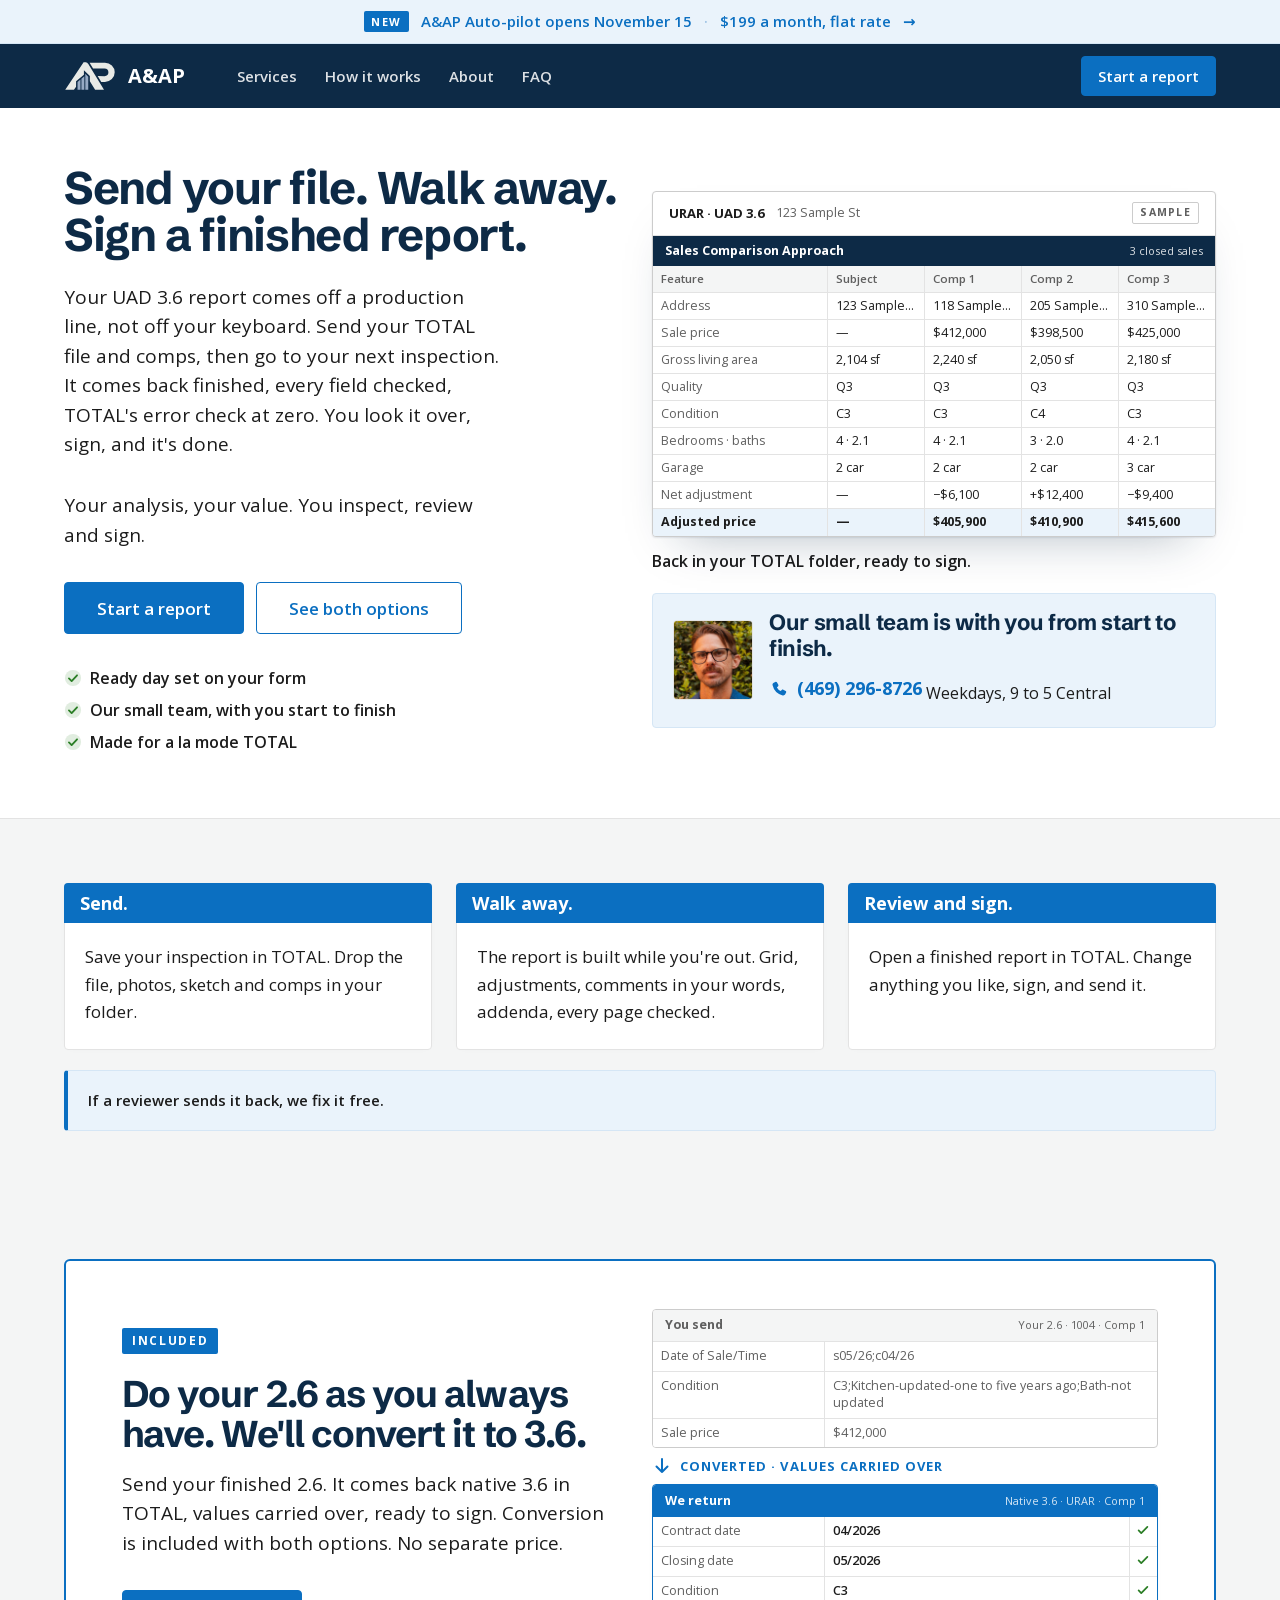
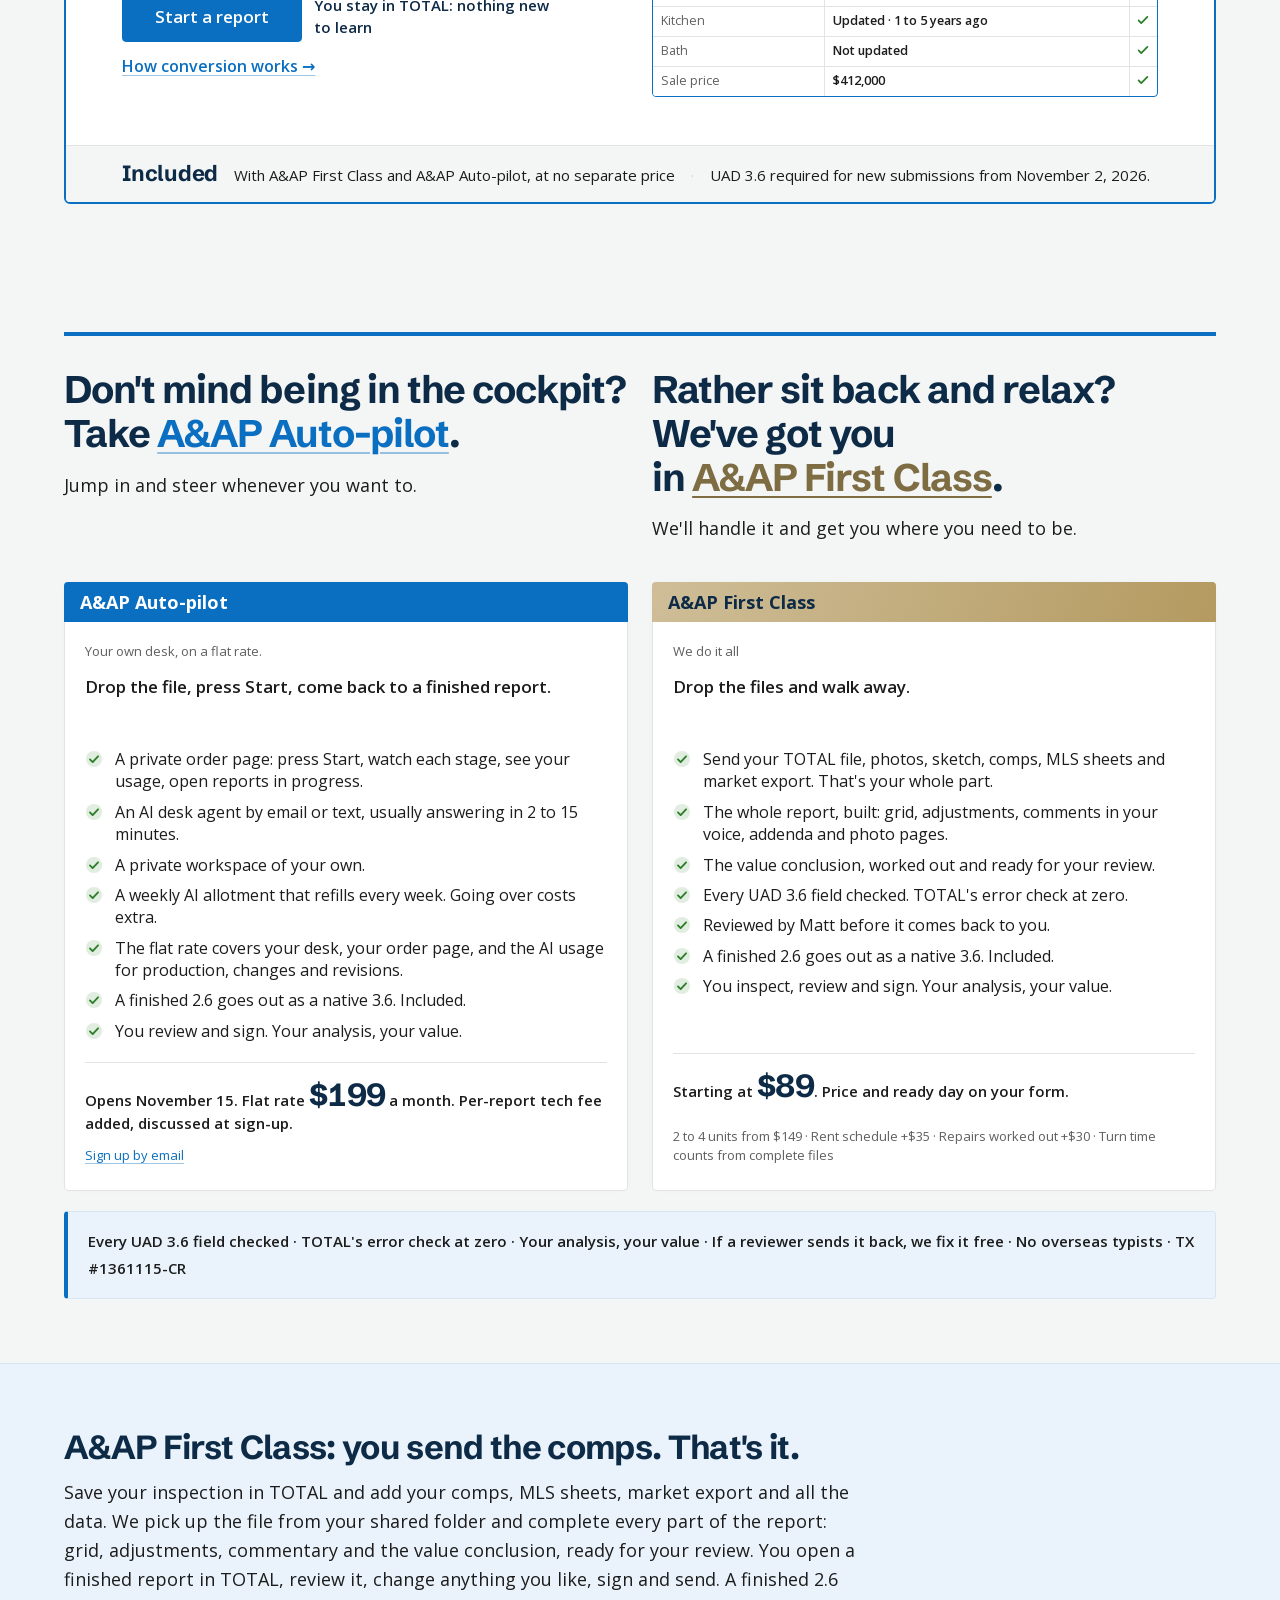
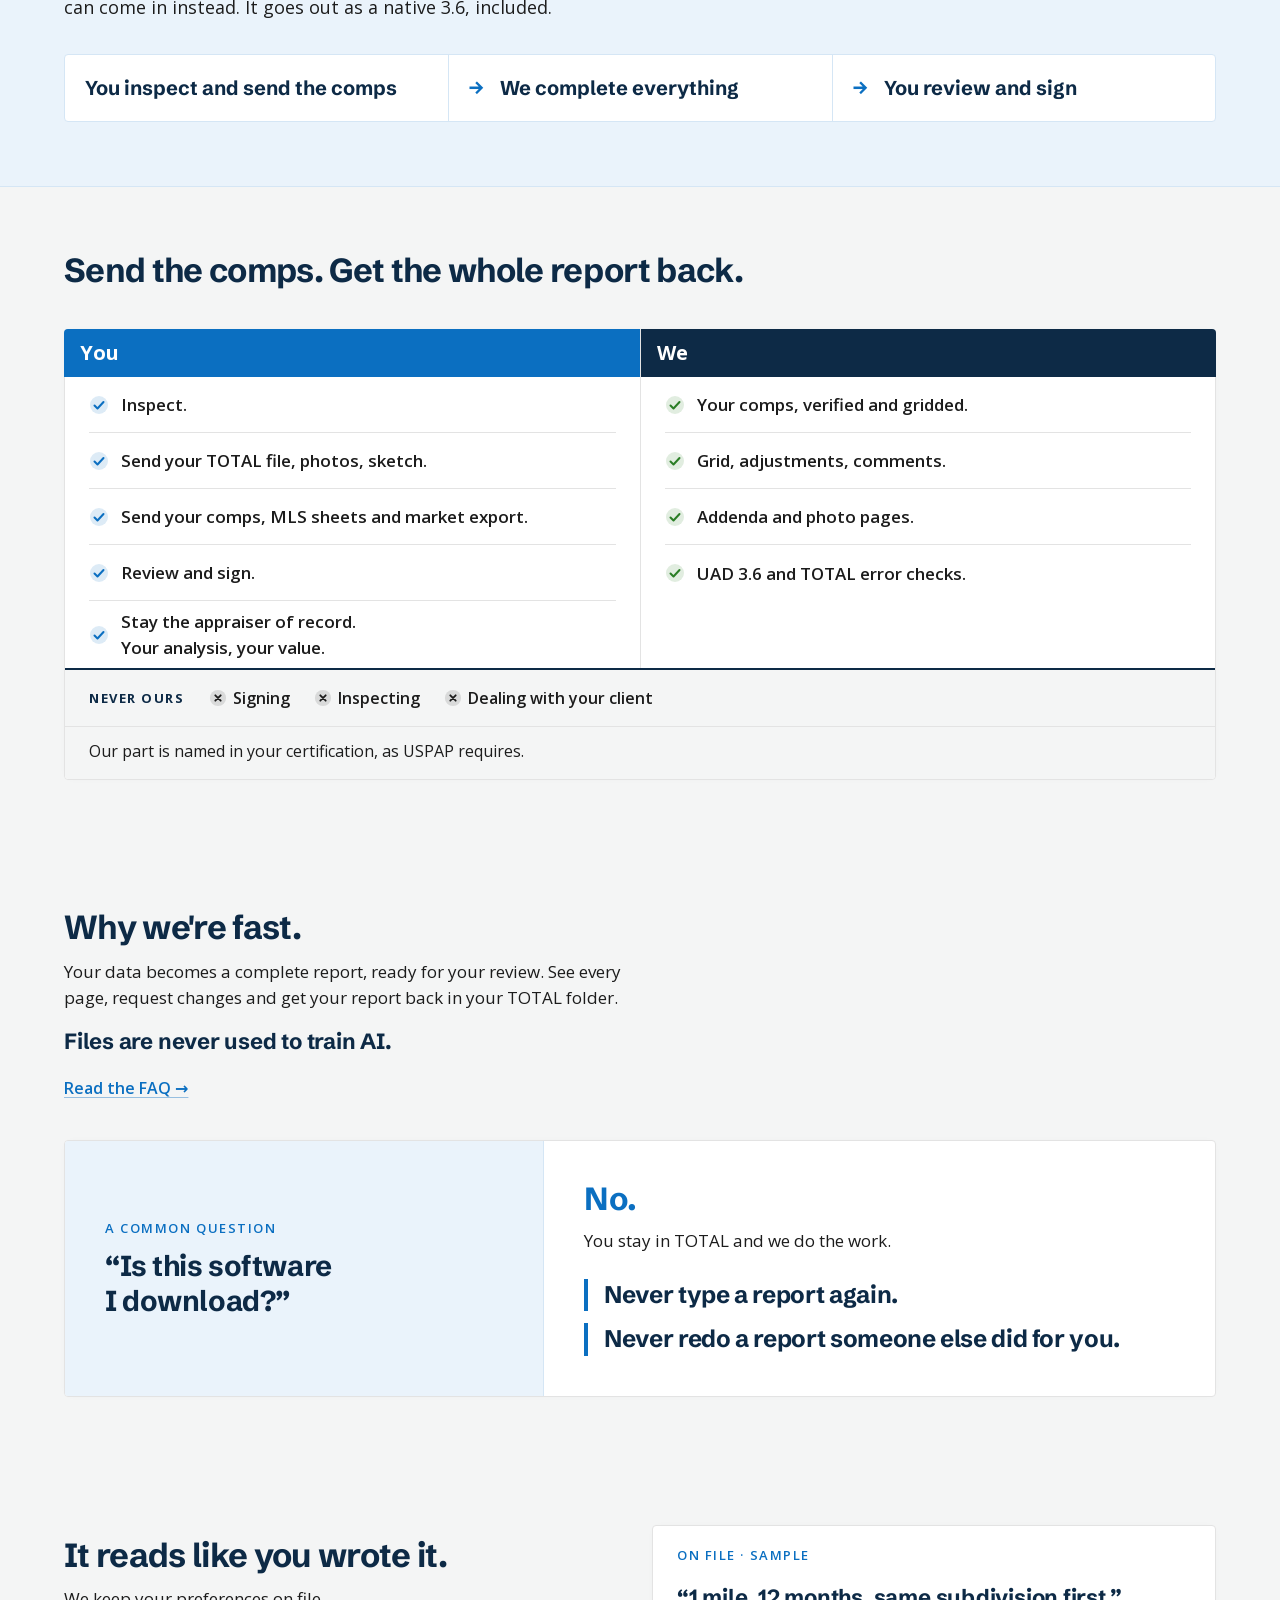
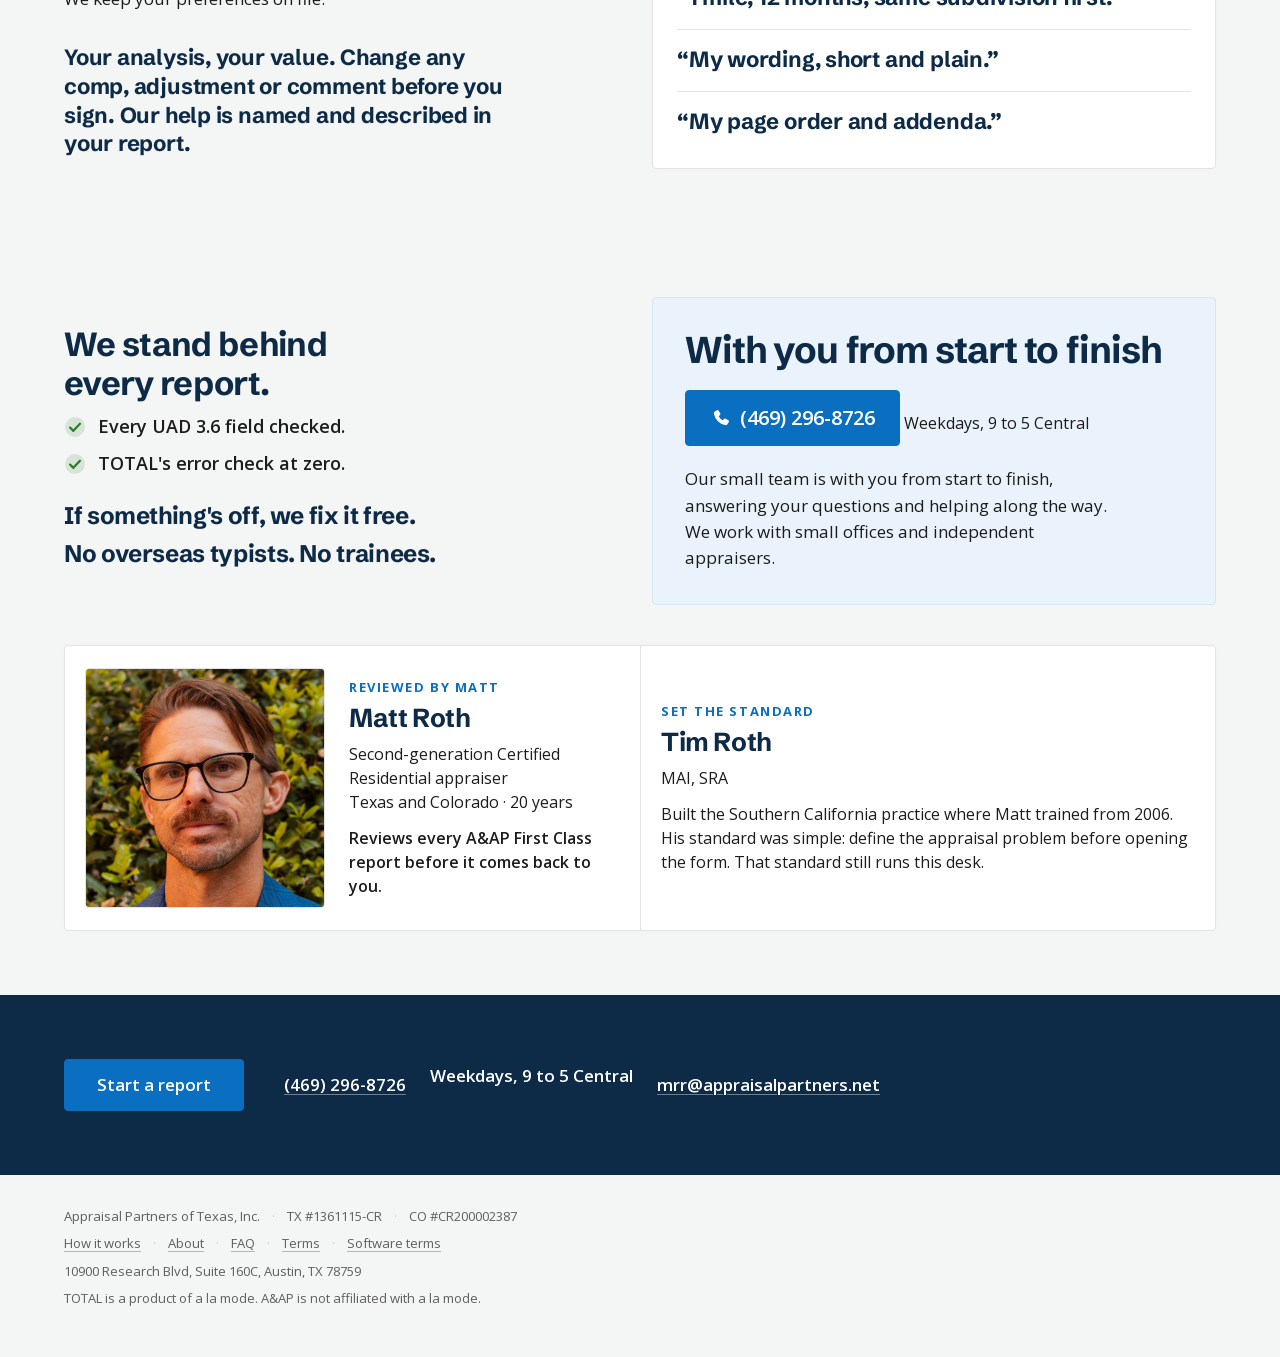
==== index.html @ b4873b74 "aandap.com on its own: today's A&AP site, unchanged content (Matt 11-08) Co-Authored-By: Claude Opus" ====
<!DOCTYPE html>
<html lang="en">
<head>
<meta charset="utf-8">
<meta name="viewport" content="width=device-width, initial-scale=1">
<meta name="color-scheme" content="light">
<title>UAD 3.6 reports, end to end, in a la mode TOTAL | A&amp;AP</title>
<meta name="description" content="Send your file. Walk away. Sign a finished report. A&amp;AP First Class from $89 or A&amp;AP Auto-pilot at $199 a month. 2.6 to 3.6 conversion included.">
<link rel="canonical" href="https://aandap.com/">
<link rel="icon" type="image/png" href="assets/aap-favicon.png">
<link rel="apple-touch-icon" href="assets/aap-apple-touch-icon.png">
<link rel="preload" href="assets/open-sans.woff2" as="font" type="font/woff2" crossorigin>
<link rel="preload" href="assets/schibsted-grotesk-700.ttf" as="font" type="font/ttf" crossorigin>
<link rel="stylesheet" href="assets/site.css">
</head>
<body>
<a class="skip" href="#main">Skip to content</a>
<svg width="0" height="0" class="svg-defs" aria-hidden="true">
  <symbol id="ck" viewBox="0 0 20 20"><circle cx="10" cy="10" r="9" fill="currentColor" opacity=".14"/><path d="M5.5 10.5l3 3 6-6.5" fill="none" stroke="currentColor" stroke-width="2" stroke-linecap="round" stroke-linejoin="round"/></symbol>
  <symbol id="tick" viewBox="0 0 16 16"><path d="M3 8.5l3 3 7-7" fill="none" stroke="currentColor" stroke-width="2" stroke-linecap="round" stroke-linejoin="round"/></symbol>
  <symbol id="x" viewBox="0 0 20 20"><circle cx="10" cy="10" r="9" fill="currentColor" opacity=".12"/><path d="M7 7l6 6M13 7l-6 6" fill="none" stroke="currentColor" stroke-width="2" stroke-linecap="round"/></symbol>
  <symbol id="down" viewBox="0 0 20 20"><path d="M10 3v13M4.5 10.5L10 16l5.5-5.5" fill="none" stroke="currentColor" stroke-width="2" stroke-linecap="round" stroke-linejoin="round"/></symbol>
  <symbol id="phone" viewBox="0 0 20 20"><path d="M6.4 2.9c.5-.3 1.2-.1 1.5.4l1.4 2.4c.3.5.2 1.1-.2 1.5L7.9 8.4a9.6 9.6 0 0 0 3.7 3.7l1.2-1.2c.4-.4 1-.5 1.5-.2l2.4 1.4c.5.3.7 1 .4 1.5l-.9 1.7c-.5.9-1.5 1.4-2.5 1.1A13.6 13.6 0 0 1 3.6 6.3c-.3-1 .2-2 1.1-2.5l1.7-.9z" fill="currentColor"/></symbol>
</svg>
<a class="announce num" href="#services"><b>New</b><span>A&amp;AP Auto-pilot opens November 15</span><span class="dot">·</span><span>$199 a month, flat rate</span><span class="arrow">&rarr;</span></a>
<header class="appbar">
  <div class="wrap">
    <a class="brand" href="index.html" aria-label="A&amp;AP home"><img src="assets/aap-mark-light.svg" alt="" width="52" height="30"><b>A&amp;AP</b></a>
    <nav class="nav" aria-label="Site"><a href="index.html#services">Services</a>
<a href="how-it-works.html">How it works</a>
<a href="about.html">About</a>
<a href="faq.html">FAQ</a></nav>
    <a class="btn sm" href="start.html">Start a report</a>
    <details class="menu"><summary aria-label="Menu">Menu</summary><nav aria-label="Site, mobile"><a href="index.html#services">Services</a>
<a href="how-it-works.html">How it works</a>
<a href="about.html">About</a>
<a href="faq.html">FAQ</a><a class="go" href="start.html">Start a report</a></nav></details>
  </div>
</header>
<main id="main" tabindex="-1">
<section class="hero">
  <div class="wrap grid">
    <div class="hero-copy">
      <h1>Send your file. Walk away. Sign a finished report.</h1><p class="lede">Your UAD 3.6 report comes off a production line, not off your keyboard. Send your TOTAL file and comps, then go to your next inspection. It comes back finished, every field checked, TOTAL's error check at zero. You look it over, sign, and it's done.</p><p class="lede">Your analysis, your value. You inspect, review and sign.</p>
      <div class="cta">
        <a class="btn xl" href="start.html">Start a report</a>
        <a class="btn xl ghost" href="#services">See both options</a>
      </div>
      <ul class="proof">
        <li><svg aria-hidden="true"><use href="#ck"/></svg>Ready day set on your form</li>
        <li><svg aria-hidden="true"><use href="#ck"/></svg>Our small team, with you start to finish</li>
        <li><svg aria-hidden="true"><use href="#ck"/></svg>Made for a la mode TOTAL</li>
      </ul>
    </div>

    <div class="hero-visual">
      <figure class="report" aria-label="Sample: the finished report, as it comes back to your TOTAL folder">
        <div class="sheet num">
          <div class="head"><b>URAR · UAD 3.6</b><span class="addr">123 Sample St</span><span class="sample">Sample</span></div>
          <div class="sec">Sales Comparison Approach <span>3 closed sales</span></div>
          <table class="g" aria-hidden="true">
            <thead><tr><th>Feature</th><th>Subject</th><th>Comp 1</th><th>Comp 2</th><th>Comp 3</th></tr></thead>
            <tbody>
              <tr><td class="lab">Address</td><td>123 Sample St</td><td>118 Sample Ct</td><td>205 Sample Dr</td><td>310 Sample Ln</td></tr>
              <tr><td class="lab">Sale price</td><td>—</td><td>$412,000</td><td>$398,500</td><td>$425,000</td></tr>
              <tr><td class="lab">Gross living area</td><td>2,104 sf</td><td>2,240 sf</td><td>2,050 sf</td><td>2,180 sf</td></tr>
              <tr><td class="lab">Quality</td><td>Q3</td><td>Q3</td><td>Q3</td><td>Q3</td></tr>
              <tr><td class="lab">Condition</td><td>C3</td><td>C3</td><td>C4</td><td>C3</td></tr>
              <tr><td class="lab">Bedrooms · baths</td><td>4 · 2.1</td><td>4 · 2.1</td><td>3 · 2.0</td><td>4 · 2.1</td></tr>
              <tr><td class="lab">Garage</td><td>2 car</td><td>2 car</td><td>2 car</td><td>3 car</td></tr>
              <tr><td class="lab">Net adjustment</td><td>—</td><td>−$6,100</td><td>+$12,400</td><td>−$9,400</td></tr>
              <tr class="tot"><td>Adjusted price</td><td>—</td><td>$405,900</td><td>$410,900</td><td>$415,600</td></tr>
            </tbody>
          </table>
        </div>
        <figcaption class="caption">Back in your TOTAL folder, ready to sign.</figcaption>
      </figure>
      <div class="meet">
        <img src="photos/matt.jpg" alt="Matt Roth" width="80" height="80" loading="eager" decoding="sync">
        <div>
          <b>Our small team is with you from start to finish.</b>
          <a class="num" href="tel:+14692968726"><svg aria-hidden="true"><use href="#phone"/></svg>(469) 296-8726</a> <span>Weekdays, 9 to 5 Central</span>
        </div>
      </div>
    </div>
  </div>
</section>

<section id="three-steps" aria-label="Send, walk away, review and sign"><div class="wrap grid"><ol class="process"><li class="card"><h2 class="h">Send.</h2><div class="b"><p>Save your inspection in TOTAL. Drop the file, photos, sketch and comps in your folder.</p></div></li><li class="card"><h2 class="h">Walk away.</h2><div class="b"><p>The report is built while you're out. Grid, adjustments, comments in your words, addenda, every page checked.</p></div></li><li class="card"><h2 class="h">Review and sign.</h2><div class="b"><p>Open a finished report in TOTAL. Change anything you like, sign, and send it.</p></div></li></ol><p class="guarantee num">If a reviewer sends it back, we fix it free.</p></div></section>
<section id="convert" aria-labelledby="cv-h">
  <div class="wrap">
    <div class="convert">
      <div class="inner">
        <div class="copy">
          <span class="tag">Included</span>
          <h2 id="cv-h">Do your 2.6 as you always have. We'll convert it to 3.6.</h2>
          <p class="big">Send your finished 2.6. It comes back native 3.6 in TOTAL, values carried over, ready to sign. Conversion is included with both options. No separate price.</p>
          <div class="cta">
            <a class="btn xl" href="start.html">Start a report</a>
            <span class="convert-reassurance">You stay in TOTAL: nothing new to learn</span>
            <a class="more" href="convert.html">How conversion works</a>
          </div>
        </div>
        <div class="cv num" aria-label="Sample: the same comp as one 2.6 row and as its native 3.6 rows, values carried over">
          <div class="pane old">
            <div class="ph"><span>You send</span><span class="path">Your 2.6 · 1004 · Comp 1</span></div>
            <table class="g cvt" aria-hidden="true">
              <tr><td class="lab">Date of Sale/Time</td><td class="val">s05/26;c04/26</td></tr>
              <tr><td class="lab">Condition</td><td class="val">C3;Kitchen-updated-one to five years ago;Bath-not updated</td></tr>
              <tr><td class="lab">Sale price</td><td class="val">$412,000</td></tr>
            </table>
          </div>
          <div class="step" aria-hidden="true"><svg><use href="#down"/></svg>Converted · values carried over</div>
          <div class="pane new">
            <div class="ph"><span>We return</span><span class="path">Native 3.6 · URAR · Comp 1</span></div>
            <table class="g cvt" aria-hidden="true">
              <tr><td class="lab">Contract date</td><td class="val">04/2026</td><td class="tk"><svg><use href="#tick"/></svg></td></tr>
              <tr><td class="lab">Closing date</td><td class="val">05/2026</td><td class="tk"><svg><use href="#tick"/></svg></td></tr>
              <tr><td class="lab">Condition</td><td class="val">C3</td><td class="tk"><svg><use href="#tick"/></svg></td></tr>
              <tr><td class="lab">Kitchen</td><td class="val">Updated · 1 to 5 years ago</td><td class="tk"><svg><use href="#tick"/></svg></td></tr>
              <tr><td class="lab">Bath</td><td class="val">Not updated</td><td class="tk"><svg><use href="#tick"/></svg></td></tr>
              <tr><td class="lab">Sale price</td><td class="val">$412,000</td><td class="tk"><svg><use href="#tick"/></svg></td></tr>
            </table>
          </div>
        </div>
      </div>
      <div class="foot num"><b>Included</b><span>With A&amp;AP First Class and A&amp;AP Auto-pilot, at no separate price</span><span class="dot">·</span><span>UAD 3.6 required for new submissions from November 2, 2026.</span></div>
    </div>
  </div>
</section>

<section id="services" aria-labelledby="sv-h">
  <div class="wrap grid">
    <div class="cockpit-intro">
      <div><h2 class="cockpit-title" id="sv-h">Don't mind being in the cockpit? <span>Take <a href="#auto-pilot">A&amp;AP Auto-pilot</a>.</span></h2><p>Jump in and steer whenever you want to.</p></div>
      <div><h2 class="cockpit-title">Rather sit back and relax? <span>We've got you in <a href="#first-class">A&amp;AP First Class</a>.</span></h2><p>We'll handle it and get you where you need to be.</p></div>
    </div>
    <div class="ways"><article class="card way self" id="auto-pilot"><div class="h">A&amp;AP Auto-pilot</div><div class="b"><p class="fineprint">Your own desk, on a flat rate.</p><p><strong>Drop the file, press Start, come back to a finished report.</strong></p><ul class="checks"><li><svg aria-hidden="true"><use href="#ck"/></svg><span>A private order page: press Start, watch each stage, see your usage, open reports in progress.</span></li><li><svg aria-hidden="true"><use href="#ck"/></svg><span>An AI desk agent by email or text, usually answering in 2 to 15 minutes.</span></li><li><svg aria-hidden="true"><use href="#ck"/></svg><span>A private workspace of your own.</span></li><li><svg aria-hidden="true"><use href="#ck"/></svg><span>A weekly AI allotment that refills every week. Going over costs extra.</span></li><li><svg aria-hidden="true"><use href="#ck"/></svg><span>The flat rate covers your desk, your order page, and the AI usage for production, changes and revisions.</span></li><li><svg aria-hidden="true"><use href="#ck"/></svg><span>A finished 2.6 goes out as a native 3.6. Included.</span></li><li><svg aria-hidden="true"><use href="#ck"/></svg><span>You review and sign. Your analysis, your value.</span></li></ul><div class="price num"><span>Opens November 15. Flat rate <b>$199</b> a month. Per-report tech fee added, discussed at sign-up.</span></div><p class="fineprint"><a href="mailto:desk@aandap.com?subject=A%26AP%20Auto-pilot%20sign-up">Sign up by email</a></p></div></article><article class="card way" id="first-class"><div class="h">A&amp;AP First Class</div><div class="b"><p class="fineprint">We do it all</p><p><strong>Drop the files and walk away.</strong></p><ul class="checks"><li><svg aria-hidden="true"><use href="#ck"/></svg><span>Send your TOTAL file, photos, sketch, comps, MLS sheets and market export. That's your whole part.</span></li><li><svg aria-hidden="true"><use href="#ck"/></svg><span>The whole report, built: grid, adjustments, comments in your voice, addenda and photo pages.</span></li><li><svg aria-hidden="true"><use href="#ck"/></svg><span>The value conclusion, worked out and ready for your review.</span></li><li><svg aria-hidden="true"><use href="#ck"/></svg><span>Every UAD 3.6 field checked. TOTAL's error check at zero.</span></li><li><svg aria-hidden="true"><use href="#ck"/></svg><span>Reviewed by Matt before it comes back to you.</span></li><li><svg aria-hidden="true"><use href="#ck"/></svg><span>A finished 2.6 goes out as a native 3.6. Included.</span></li><li><svg aria-hidden="true"><use href="#ck"/></svg><span>You inspect, review and sign. Your analysis, your value.</span></li></ul><div class="price num"><span>Starting at <b>$89</b>. Price and ready day on your form.</span></div><p class="fineprint">2 to 4 units from $149 · Rent schedule +$35 · Repairs worked out +$30 · Turn time counts from complete files</p></div></article></div>
    <p class="guarantee num">Every UAD 3.6 field checked · TOTAL's error check at zero · Your analysis, your value · If a reviewer sends it back, we fix it free · No overseas typists · TX #1361115-CR</p>
  </div>
</section>

<section class="full-lane" aria-labelledby="full-lane-heading">
  <div class="wrap">
    <h2 class="title" id="full-lane-heading">A&amp;AP First Class: you send the comps. That's it.</h2>
    <p>Save your inspection in TOTAL and add your comps, MLS sheets, market export and all the data. We pick up the file from your shared folder and complete every part of the report: grid, adjustments, commentary and the value conclusion, ready for your review. You open a finished report in TOTAL, review it, change anything you like, sign and send. A finished 2.6 can come in instead. It goes out as a native 3.6, included.</p>
    <ol class="full-steps">
      <li>You inspect and send the comps</li>
      <li>We complete everything</li>
      <li>You review and sign</li>
    </ol>
  </div>
</section>

<section id="how" aria-labelledby="who-h">
  <div class="wrap grid">
    <h2 class="title section-heading" id="who-h">Send the comps. Get the whole report back.</h2>
    <div class="card who">
      <div class="cols">
        <div class="col">
          <div class="h">You</div>
          <ul>
            <li><svg aria-hidden="true"><use href="#ck"/></svg>Inspect.</li>
            <li><svg aria-hidden="true"><use href="#ck"/></svg>Send your TOTAL file, photos, sketch.</li>
            <li><svg aria-hidden="true"><use href="#ck"/></svg>Send your comps, MLS sheets and market export.</li>
            <li><svg aria-hidden="true"><use href="#ck"/></svg>Review and sign.</li>
            <li><svg aria-hidden="true"><use href="#ck"/></svg><span>Stay the appraiser of record.<br><strong>Your analysis, your value.</strong></span></li>
          </ul>
        </div>
        <div class="col">
          <div class="h">We</div>
          <ul>
            <li><svg aria-hidden="true"><use href="#ck"/></svg>Your comps, verified and gridded.</li>
            <li><svg aria-hidden="true"><use href="#ck"/></svg>Grid, adjustments, comments.</li>
            <li><svg aria-hidden="true"><use href="#ck"/></svg>Addenda and photo pages.</li>
            <li><svg aria-hidden="true"><use href="#ck"/></svg>UAD 3.6 and TOTAL error checks.</li>
          </ul>
        </div>
      </div>
      <div class="never"><b>Never ours</b><span><svg aria-hidden="true"><use href="#x"/></svg>Signing</span><span><svg aria-hidden="true"><use href="#x"/></svg>Inspecting</span><span><svg aria-hidden="true"><use href="#x"/></svg>Dealing with your client</span></div>
      <div class="uspap">Our part is named in your certification, as USPAP requires.</div>
    </div>
  </div>
</section>

<section id="fast" aria-labelledby="fa-h">
  <div class="wrap grid">
    <div class="fast-copy">
      <h2 class="title" id="fa-h">Why we're fast.</h2>
      <p class="sub">Your data becomes a complete report, ready for your review. See every page, request changes and get your report back in your TOTAL folder.</p>
      <p class="big">Files are never used to train AI.</p>
      <p class="faq-link"><a class="more" href="faq.html">Read the FAQ</a></p>
    </div>
    <div class="qa">
      <div class="q">
        <p class="kicker">A common question</p>
        <p class="qt">&ldquo;Is this software I download?&rdquo;</p>
      </div>
      <div class="a">
        <p class="no">No.</p>
        <p class="body">You stay in TOTAL and we do the work.</p>
        <p class="never-line">Never type a report again.</p>
        <p class="never-line">Never redo a report someone else did for you.</p>
      </div>
    </div>
  </div>
</section>

<section id="profile" aria-labelledby="pf-h">
  <div class="wrap grid">
    <div class="split-copy">
      <h2 class="title" id="pf-h">It reads like you wrote it.</h2>
      <p class="sub">We keep your preferences on file.</p>
      <p class="big">Your analysis, your value. Change any comp, adjustment or comment before you sign. Our help is named and described in your report.</p>
    </div>
    <div class="split-visual">
      <div class="card note" aria-label="Sample: three preferences on file, in the appraiser's own words">
        <p class="kicker">On file · Sample</p>
        <ul>
          <li>&ldquo;1 mile, 12 months, same subdivision first.&rdquo;</li>
          <li>&ldquo;My wording, short and plain.&rdquo;</li>
          <li>&ldquo;My page order and addenda.&rdquo;</li>
        </ul>
      </div>
    </div>
  </div>
</section>

<section id="stand" aria-labelledby="st-h">
  <div class="wrap grid">
    <div class="split-copy">
      <h2 class="title" id="st-h">We stand behind every report.</h2>
      <ul class="checks">
        <li><svg aria-hidden="true"><use href="#ck"/></svg>Every UAD 3.6 field checked.</li>
        <li><svg aria-hidden="true"><use href="#ck"/></svg>TOTAL's error check at zero.</li>
      </ul>
      <p class="line">If something's off, we fix it free.</p>
      <p class="line">No overseas typists. No trainees.</p>
    </div>
    <div class="call">
      <h3>With you from start to finish</h3>
      <a class="btn tel num" href="tel:+14692968726"><svg aria-hidden="true"><use href="#phone"/></svg>(469) 296-8726</a> <span>Weekdays, 9 to 5 Central</span>
      <p>Our small team is with you from start to finish, answering your questions and helping along the way. We work with small offices and independent appraisers.</p>
    </div>
    <div class="card pair">
      <div class="person">
        <img src="photos/matt.jpg" alt="Matt Roth" width="240" height="240" loading="eager" decoding="sync">
        <div>
          <p class="role">Reviewed by Matt</p>
          <h3>Matt Roth</h3>
          <p>Second-generation Certified Residential appraiser</p>
          <p>Texas and Colorado · 20 years</p>
          <p class="bio"><b>Reviews every A&amp;AP First Class report before it comes back to you.</b></p>
        </div>
      </div>
      <div class="person person--text">
        <div>
          <p class="role">Set the standard</p>
          <h3>Tim Roth</h3>
          <p>MAI, SRA</p>
          <p class="bio">Built the Southern California practice where Matt trained from 2006. His standard was simple: define the appraisal problem before opening the form. That standard still runs this desk.</p>
        </div>
      </div>
    </div>
  </div>
</section>

</main>
<section class="start" id="start">
  <div class="wrap">
    <a class="btn xl" href="start.html">Start a report</a>
    <div class="contact num">
      <a href="tel:+14692968726">(469) 296-8726</a> <span>Weekdays, 9 to 5 Central</span>
      <a href="mailto:mrr@appraisalpartners.net">mrr@appraisalpartners.net</a>
    </div>
  </div>
</section>
<footer>
  <div class="wrap num">
    <div class="line1"><span>Appraisal Partners of Texas, Inc.</span><span class="dot">·</span><span>TX #1361115-CR</span><span class="dot">·</span><span>CO #CR200002387</span></div>
    <nav class="line1" aria-label="Footer"><a href="how-it-works.html">How it works</a><span class="dot">·</span><a href="about.html">About</a><span class="dot">·</span><a href="faq.html">FAQ</a><span class="dot">·</span><a href="https://appraisalpartners.net/terms.html">Terms</a><span class="dot">·</span><a href="https://appraisalpartners.net/terms-software.html">Software terms</a></nav>
    <div>10900 Research Blvd, Suite 160C, Austin, TX 78759</div>
    <div>TOTAL is a product of a la mode. A&amp;AP is not affiliated with a la mode.</div>
  </div>
</footer>
</body>
</html>
---- assets/site.css ----
@font-face {
  font-family: "Open Sans"; font-style: normal; font-weight: 300 800;
  font-display: swap; src: url("open-sans.woff2") format("woff2");
}
@font-face {
  font-family: "Schibsted Grotesk"; font-style: normal; font-weight: 500;
  font-display: swap; src: url("schibsted-grotesk-500.ttf") format("truetype");
}
@font-face {
  font-family: "Schibsted Grotesk"; font-style: normal; font-weight: 700;
  font-display: swap; src: url("schibsted-grotesk-700.ttf") format("truetype");
}

:root {
  --font: "Open Sans", "Segoe UI", system-ui, -apple-system, "Helvetica Neue", Arial, sans-serif;
  --display: "Schibsted Grotesk", var(--font);
  --ink: #1c1c1c; --ink-2: #5f5f5f;
  --canvas: #f4f5f5; --card: #ffffff; --field-off: #f4f5f5;
  --line: #e3e3e3; --line-2: #cccccc; --edge: #8a949f;
  --primary: #0b6fc1; --primary-hover: #00669b; --primary-active: #005380; --deep: #005c83; --tint: #eaf3fb; --tint-line: #d5e6f5;
  --success: #2b7e26; --success-edge: #50a81e; --success-bg: #ecf6e8; --success-ink: #236b1f; --success-line: #cfe6c7;
  --warning-bg: #fdf3e1; --warning-edge: #e5a53a; --warning-ink: #7a4300; --warning-line: #f1dcb0;
  --bar: #0d2a46; --bar-h: 64px;
  --first-class-gold: #b49a60;
  --focus: #0b6fc1; --focus-ring: rgba(11,111,193,.25);
  --r-1: 2px; --r-2: 4px; --r-3: 6px; --r-full: 999px;
  --shadow-1: 0 0 10px -6px rgba(0,0,0,.10);
  --shadow-2: 0 24px 48px -28px rgba(13,42,70,.35), 0 1px 2px rgba(13,42,70,.10);
  --s-1: 4px; --s-2: 8px; --s-3: 12px; --s-4: 16px; --s-5: 20px; --s-6: 24px; --s-8: 32px; --s-10: 40px; --s-12: 48px; --s-14: 56px; --s-16: 64px; --s-20: 80px; --s-24: 96px;
  --wrap: 1200px; --gutter: 24px;
  --dur: 150ms; --ease: cubic-bezier(.2,0,.2,1);
  color-scheme: light;
}
*, *::before, *::after { box-sizing: border-box; }
html { -webkit-text-size-adjust: 100%; scroll-behavior: smooth; }
html, body { margin: 0; background: var(--canvas); color: var(--ink); font: 400 16px/1.5 var(--font); -webkit-font-smoothing: antialiased; }
img { display: block; max-width: 100%; }
b, strong { font-weight: 600; }
p { margin: 0; }
a { color: var(--primary); text-decoration: underline; text-decoration-thickness: 1px; text-underline-offset: 3px; text-decoration-color: rgba(11,111,193,.4); transition: color var(--dur) var(--ease), text-decoration-color var(--dur) var(--ease), background var(--dur) var(--ease); }
a:hover { color: var(--primary-hover); text-decoration-color: currentColor; }
:focus-visible { outline: 2px solid var(--focus); outline-offset: 2px; border-radius: var(--r-1); }
::selection { background: rgba(11,111,193,.16); }
.num { font-variant-numeric: tabular-nums; }
.sr { position: absolute; width: 1px; height: 1px; overflow: hidden; clip: rect(0 0 0 0); white-space: nowrap; }
.wrap { max-width: var(--wrap); margin: 0 auto; padding: 0 var(--gutter); }
.grid { display: grid; grid-template-columns: repeat(12, minmax(0, 1fr)); column-gap: var(--gutter); row-gap: var(--s-10); }
.skip { position: absolute; left: var(--s-4); top: -60px; background: #fff; color: var(--primary); padding: var(--s-2) var(--s-3); border-radius: var(--r-2); z-index: 10; }
.skip:focus { top: var(--s-4); }

/* ---------- type ---------- */
h1 { font: 700 clamp(38px, 2vw + 20px, 54px)/1.04 var(--display); letter-spacing: -.028em; color: var(--bar); margin: 0 0 var(--s-6); text-wrap: balance; }
h1 span { display: block; }
.lede { font-size: 19px; line-height: 1.55; color: var(--ink); max-width: 40ch; margin: 0 0 var(--s-8); }
h2.title { font: 700 clamp(28px, 1.2vw + 18px, 34px)/1.15 var(--display); letter-spacing: -.02em; color: var(--bar); margin: 0 0 var(--s-3); text-wrap: balance; }
.sub { font-size: 17px; line-height: 1.55; color: var(--ink); max-width: 56ch; margin: 0 0 var(--s-8); }
.kicker { font: 600 13px/1.4 var(--font); letter-spacing: .12em; text-transform: uppercase; color: var(--primary); margin: 0 0 var(--s-3); }

/* ---------- buttons ---------- */
.btn { display: inline-flex; align-items: center; justify-content: center; gap: var(--s-2); min-height: 48px; padding: 0 var(--s-6); border: 1px solid var(--primary); border-radius: var(--r-2); background: var(--primary); color: #fff; font: 600 16px/1 var(--font); text-decoration: none; white-space: nowrap; cursor: pointer; transition: background var(--dur) var(--ease), border-color var(--dur) var(--ease), color var(--dur) var(--ease); }
.btn:hover { background: var(--primary-hover); border-color: var(--primary-hover); color: #fff; }
.btn:active { background: var(--primary-active); border-color: var(--primary-active); }
.btn.ghost { background: #fff; color: var(--primary); }
.btn.ghost:hover { background: var(--tint); color: var(--primary-hover); border-color: var(--primary-hover); }
.btn.sm { min-height: 40px; padding: 0 var(--s-4); font-size: 15px; }
.btn.xl { min-height: 52px; padding: 0 var(--s-8); font-size: 17px; }
.more { font-weight: 600; white-space: nowrap; }
.more::after { content: " \2192"; }

/* ---------- announcement + app bar ---------- */
.announce { display: flex; flex-wrap: wrap; align-items: center; justify-content: center; gap: var(--s-2) var(--s-3); min-height: 44px; padding: var(--s-2) var(--gutter); background: var(--tint); border-bottom: 1px solid var(--tint-line); color: var(--primary); font-size: 15px; font-weight: 600; text-decoration: none; text-align: center; }
.announce:hover { background: #dfeefb; color: var(--primary-hover); }
.announce b { background: var(--primary); color: #fff; font-size: 11px; font-weight: 700; letter-spacing: .14em; text-transform: uppercase; padding: 4px 7px 3px; border-radius: var(--r-1); line-height: 1.2; }
.announce .dot { color: #9cc1e3; }
.announce .arrow { font-weight: 700; }
.appbar { background: var(--bar); color: #fff; height: var(--bar-h); position: relative; z-index: 5; }
.appbar .wrap { display: flex; align-items: center; gap: var(--s-4); height: 100%; }
.brand { display: flex; align-items: center; gap: var(--s-3); color: #fff; text-decoration: none; min-height: 44px; }
.brand img { width: 52px; height: 30.5px; }
.brand b { font: 700 20px/1.2 var(--font); letter-spacing: 0; }
.nav { display: flex; gap: var(--s-1); margin-left: var(--s-6); }
.nav a { color: rgba(255,255,255,.86); text-decoration: none; font-size: 15px; font-weight: 600; padding: 0 var(--s-3); min-height: 44px; display: inline-flex; align-items: center; border-radius: var(--r-1); }
.nav a:hover { color: #fff; background: rgba(255,255,255,.08); }
.appbar .btn.sm { margin-left: auto; }
.menu { display: none; margin-left: auto; position: relative; }
.menu summary { list-style: none; cursor: pointer; color: #fff; font: 600 15px/1 var(--font); min-height: 44px; min-width: 44px; display: inline-flex; align-items: center; justify-content: center; padding: 0 var(--s-3); border-radius: var(--r-1); }
.menu summary::-webkit-details-marker { display: none; }
.menu[open] summary { background: rgba(255,255,255,.1); }
.menu nav { position: absolute; right: 0; top: 52px; background: #fff; border: 1px solid var(--line); border-radius: var(--r-2); box-shadow: var(--shadow-2); min-width: 220px; padding: var(--s-2); display: flex; flex-direction: column; }
.menu nav a { color: var(--ink); text-decoration: none; font-weight: 600; font-size: 16px; min-height: 44px; display: flex; align-items: center; padding: 0 var(--s-3); border-radius: var(--r-1); }
.menu nav a:hover { background: var(--tint); color: var(--primary); }
@media (max-width: 900px) { .nav { display: none; } .menu { display: block; } .appbar .btn.sm { margin-left: var(--s-2); } }
@media (max-width: 420px) { .appbar .btn.sm { display: none; } .menu nav a.go { background: var(--primary); color: #fff; margin-top: var(--s-2); justify-content: center; } }

/* ---------- sections: one rhythm, 128 px between majors ---------- */
section { padding: var(--s-16) 0; }
.hero { padding: var(--s-14) 0 var(--s-16); background: #fff; border-bottom: 1px solid var(--line); }
.hero .grid { align-items: center; }
.hero-copy { grid-column: 1 / span 6; }
.hero-visual { grid-column: 7 / span 6; min-width: 0; }
.cta { display: flex; align-items: center; flex-wrap: wrap; gap: var(--s-3); margin: 0 0 var(--s-8); }
.proof { display: flex; flex-wrap: wrap; gap: var(--s-2) var(--s-5); margin: 0; padding: 0; list-style: none; font-size: 16px; font-weight: 600; color: var(--ink); }
.proof li { display: inline-flex; align-items: center; gap: var(--s-2); white-space: nowrap; }
.proof svg { width: 18px; height: 18px; color: var(--success); flex: none; }

/* ---------- the signature visual: the finished report, shown as a report (no window, no tabs, no pills) ---------- */
.report { margin: 0; }
.sheet { background: #fff; border: 1px solid var(--line-2); border-radius: var(--r-2); box-shadow: var(--shadow-2); overflow: hidden; font-size: 12.5px; line-height: 1.3; }
.sheet .head { display: flex; align-items: center; gap: var(--s-3); min-height: 44px; padding: var(--s-2) var(--s-4); border-bottom: 1px solid var(--line); white-space: nowrap; }
.sheet .head b { font: 700 13px/1.3 var(--font); color: var(--ink); }
.sheet .head .addr { color: var(--ink-2); overflow: hidden; text-overflow: ellipsis; }
.sheet .head .sample { margin-left: auto; display: inline-flex; align-items: center; height: 22px; padding: 0 7px; border: 1px solid var(--line-2); border-radius: var(--r-1); font-size: 10.5px; font-weight: 700; letter-spacing: .12em; text-transform: uppercase; color: var(--ink-2); }
.sheet .sec { display: flex; align-items: center; justify-content: space-between; height: 30px; padding: 0 var(--s-3); background: var(--bar); color: #fff; font-weight: 700; font-size: 12.5px; }
.sheet .sec span { font-weight: 400; font-size: 11px; opacity: .85; }
table.g { width: 100%; border-collapse: collapse; font-variant-numeric: tabular-nums; table-layout: fixed; }
table.g th, table.g td { padding: 0 var(--s-2); height: 27px; border-bottom: 1px solid var(--line); border-right: 1px solid var(--line); text-align: left; white-space: nowrap; overflow: hidden; text-overflow: ellipsis; }
table.g th:last-child, table.g td:last-child { border-right: 0; }
table.g th { background: var(--field-off); color: var(--ink-2); font-weight: 600; font-size: 11.5px; }
table.g th:first-child { width: 31%; }
table.g td.lab { color: var(--ink-2); background: #fff; }
table.g tr.tot td { font-weight: 700; background: var(--tint); border-bottom: 0; }
.caption { margin: var(--s-3) 0 0; font-size: 16px; font-weight: 600; color: var(--ink); }
/* Matt beside the report, in the first screen */
.meet { display: grid; grid-template-columns: 80px minmax(0, 1fr); gap: var(--s-4); align-items: center; margin-top: var(--s-5); padding: var(--s-4) var(--s-5); background: var(--tint); border: 1px solid var(--tint-line); border-radius: var(--r-2); }
.meet img { width: 80px; height: 80px; border-radius: var(--r-2); object-fit: cover; border: 1px solid var(--line); }
.meet b { display: block; font: 700 22px/1.2 var(--display); letter-spacing: -.015em; color: var(--bar); margin: 0 0 var(--s-1); }
.meet a { display: inline-flex; align-items: center; gap: var(--s-2); min-height: 44px; font-size: 18px; font-weight: 700; color: var(--primary); text-decoration: none; }
.meet a:hover { color: var(--primary-hover); text-decoration: underline; }
.meet a svg { width: 20px; height: 20px; flex: none; }

@media (prefers-reduced-motion: no-preference) {
  .sheet { animation: rise .6s var(--ease) both; }
}
@keyframes rise { from { opacity: 0; transform: translateY(14px); } to { opacity: 1; transform: none; } }

/* ---------- the conversion standout ---------- */
.convert { background: #fff; border: 2px solid var(--primary); border-radius: var(--r-3); overflow: hidden; }
.convert .inner { display: grid; grid-template-columns: repeat(12, minmax(0, 1fr)); column-gap: var(--gutter); row-gap: var(--s-8); align-items: center; padding: var(--s-12) var(--s-14); }
.convert .copy { grid-column: 1 / span 6; min-width: 0; }
.convert .cv { grid-column: 7 / span 6; min-width: 0; }
.convert .tag { display: inline-block; background: var(--primary); color: #fff; font-size: 12px; font-weight: 700; letter-spacing: .14em; text-transform: uppercase; padding: 6px 10px 5px; border-radius: var(--r-1); line-height: 1.2; }
.convert h2 { font: 700 clamp(30px, 1.5vw + 18px, 42px)/1.08 var(--display); letter-spacing: -.025em; color: var(--bar); margin: var(--s-5) 0 var(--s-4); max-width: 20ch; text-wrap: balance; }
.convert p.big { font-size: 19px; line-height: 1.55; margin: 0 0 var(--s-8); max-width: 44ch; }
.convert .cta { margin-bottom: 0; }
.convert .foot { display: flex; flex-wrap: wrap; align-items: baseline; gap: var(--s-1) var(--s-4); padding: var(--s-4) var(--s-14); border-top: 1px solid var(--line); background: var(--canvas); color: var(--ink); font-size: 15px; }
.convert .foot b { font: 700 22px/1.1 var(--display); color: var(--bar); letter-spacing: -.01em; }
.convert .foot .dot { color: var(--line-2); }
/* the 2.6 -> 3.6 visual */
.cv { font-size: 12.5px; line-height: 1.35; }
.pane { background: #fff; border: 1px solid var(--line-2); border-radius: var(--r-2); overflow: hidden; }
.pane .ph { display: flex; align-items: center; justify-content: space-between; gap: var(--s-2); height: 32px; padding: 0 var(--s-3); background: var(--field-off); color: var(--ink-2); font-weight: 700; font-size: 12.5px; border-bottom: 1px solid var(--line); white-space: nowrap; }
.pane .ph .path { font-weight: 400; font-size: 11px; overflow: hidden; text-overflow: ellipsis; }
.pane.new { border-color: var(--primary); box-shadow: var(--shadow-1); }
.pane.new .ph { background: var(--primary); color: #fff; border-bottom: 0; }
.pane.new .ph .path { color: rgba(255,255,255,.82); }
table.cvt td { white-space: normal; height: auto; padding: 6px var(--s-2); vertical-align: top; }
table.cvt td:first-child { width: 34%; }
table.cvt tr:last-child td { border-bottom: 0; }
.pane.old td.val { color: var(--ink-2); word-break: break-word; }
.pane.new td.val { font-weight: 600; color: var(--ink); }
.pane.new td.tk { width: 28px; padding: 6px 0 0; text-align: center; }
.pane.new td.tk svg { width: 14px; height: 14px; color: var(--success); vertical-align: -2px; }
.cv .step { display: flex; align-items: center; gap: var(--s-2); padding: var(--s-2) 0; color: var(--primary); font-weight: 700; font-size: 13px; letter-spacing: .08em; text-transform: uppercase; }
.cv .step svg { width: 20px; height: 20px; flex: none; }

/* ---------- cards (the form's) ---------- */
.card { background: var(--card); border: 1px solid var(--line); border-radius: var(--r-2); box-shadow: var(--shadow-1); min-width: 0; }
.card .h { display: flex; align-items: center; justify-content: space-between; gap: var(--s-3); height: 40px; padding: 0 var(--s-4); background: var(--primary); color: #fff; font-size: 18px; font-weight: 700; border-radius: var(--r-2) var(--r-2) 0 0; margin: -1px -1px 0; white-space: nowrap; }
.card .h small { font-size: 11px; letter-spacing: .12em; text-transform: uppercase; font-weight: 700; opacity: .8; }
.card .b { padding: var(--s-5) var(--s-5) var(--s-6); }

/* two ways in */
.cockpit-intro { grid-column: 1 / -1; display: grid; grid-template-columns: repeat(2, minmax(0, 1fr)); gap: var(--gutter); border-top: 4px solid var(--primary); padding-top: var(--s-8); }
.cockpit-title { font: 700 clamp(28px, 3vw, 42px)/1.14 var(--display); letter-spacing: -.025em; color: var(--bar); margin: 0 0 var(--s-4); text-wrap: balance; }
.cockpit-title span { display: block; }
.cockpit-title a { white-space: nowrap; text-decoration-thickness: 2px; text-underline-offset: 5px; }
/* First Class tones share one muted gold; Auto-pilot retains primary blue. */
.cockpit-title a[href="#first-class"] {
  color: color-mix(in srgb, var(--first-class-gold) 70%, #000);
  text-decoration-color: currentColor;
}
.cockpit-title a[href="#first-class"]:hover {
  color: color-mix(in srgb, var(--first-class-gold) 60%, #000);
}
.way#first-class > .h {
  background: linear-gradient(110deg,
    color-mix(in srgb, var(--first-class-gold) 65%, #fff),
    var(--first-class-gold));
  color: var(--bar);
}
.cockpit-intro p { margin: 0; font-size: 18px; text-wrap: pretty; }
.way[id] { scroll-margin-top: var(--s-6); }
@media (max-width: 720px) { .cockpit-intro { grid-template-columns: 1fr; gap: var(--s-8); } }

.ways { grid-column: 1 / -1; display: grid; grid-template-columns: repeat(2, minmax(0, 1fr)); gap: var(--gutter); }
.way { display: flex; flex-direction: column; }
.way .b { display: flex; flex: 1; flex-direction: column; }
.way .mark { align-self: flex-start; margin-top: auto; }
.way .b p { font-size: 17px; color: var(--ink); min-height: 54px; margin: 0 0 var(--s-5); }
.price { display: flex; align-items: baseline; flex-wrap: wrap; gap: var(--s-1) var(--s-3); border-top: 1px solid var(--line); padding-top: var(--s-4); }
.price b { font: 700 32px/1 var(--display); letter-spacing: -.02em; color: var(--bar); font-variant-numeric: tabular-nums; }
.price span { color: var(--ink); font-size: 15px; font-weight: 600; }
.price small { flex-basis: 100%; color: var(--ink-2); font-size: 14px; font-weight: 600; }
.price b i { font: 600 17px/1 var(--display); font-style: normal; letter-spacing: 0; }
.way.self .price { margin-top: auto; }
.way .price span { flex-basis: 100%; }
@media (min-width: 721px) { .way .price span { min-height: 2lh; } } /* price lines align across a row */
.mark { display: inline-flex; align-items: center; gap: 6px; margin: 0 0 var(--s-4); font-size: 15px; font-weight: 700; color: var(--success-ink); }
.mark svg { width: 18px; height: 18px; flex: none; color: var(--success); }
.addons { grid-column: 1 / -1; margin: calc(var(--s-10) * -1 + var(--s-5)) 0 0; color: var(--ink); font-size: 15px; display: flex; flex-wrap: wrap; gap: var(--s-1) var(--s-3); }
.addons .dot { color: var(--line-2); }

.way .checks { gap: var(--s-2); margin-bottom: var(--s-5); }
.way .checks li { font-size: 16px; font-weight: 400; }
.way .checks li svg { width: 18px; height: 18px; }
.way .b p.fineprint { font-size: 13px; color: var(--ink-2); min-height: 0; margin: var(--s-3) 0 0; }

/* full report handoff */
.full-lane { background: var(--tint); border-block: 1px solid var(--tint-line); }
.full-lane p { max-width: 80ch; font-size: 18px; line-height: 1.6; }
.full-steps { display: grid; grid-template-columns: repeat(3, minmax(0, 1fr)); list-style: none; padding: 0; margin: var(--s-8) 0 0; border: 1px solid var(--tint-line); border-radius: var(--r-2); background: var(--card); }
.full-steps li { display: flex; align-items: center; gap: var(--s-4); padding: var(--s-5); font: 700 20px/1.3 var(--display); color: var(--bar); }
.full-steps li + li { border-left: 1px solid var(--tint-line); }
.full-steps li + li::before { content: "\2192"; color: var(--primary); }
@media (max-width: 720px) {
  .full-steps { grid-template-columns: 1fr; }
  .full-steps li + li { border-left: 0; border-top: 1px solid var(--tint-line); }
  .full-steps li + li::before { content: "\2193"; }
}

/* who does what */
.who { grid-column: 1 / -1; }
.who .cols { display: grid; grid-template-columns: 1fr 1fr; }
.who .col + .col { border-left: 1px solid var(--line); }
.who .col .h { border-radius: 0; margin: 0; height: 48px; font-size: 20px; }
.who .col:first-child .h { border-radius: var(--r-2) 0 0 0; margin: -1px 0 0 -1px; }
.who .col:last-child .h { border-radius: 0 var(--r-2) 0 0; margin: -1px -1px 0 0; background: var(--bar); }
.who ul { list-style: none; margin: 0; padding: 0 var(--s-6); }
.who li { display: flex; align-items: center; gap: var(--s-3); min-height: 56px; padding: var(--s-2) 0; border-bottom: 1px solid var(--line); font-size: 17px; font-weight: 600; }
.who li:last-child { border-bottom: 0; }
.who li svg { width: 20px; height: 20px; flex: none; color: var(--primary); }
.who .col:last-child li svg { color: var(--success); }
.never { display: flex; flex-wrap: wrap; align-items: center; gap: var(--s-2) var(--s-6); padding: var(--s-4) var(--s-6); border-top: 2px solid var(--bar); background: var(--canvas); font-size: 16px; }
.never b { font: 700 13px/1 var(--font); letter-spacing: .12em; text-transform: uppercase; color: var(--bar); }
.never span { display: inline-flex; align-items: center; gap: 6px; color: var(--ink); font-weight: 600; }
.never span svg { width: 18px; height: 18px; color: var(--ink); }
.uspap { padding: var(--s-3) var(--s-6) var(--s-4); border-top: 1px solid var(--line); background: var(--canvas); border-radius: 0 0 var(--r-2) var(--r-2); font-size: 16px; color: var(--ink); }

/* split sections share one left edge: copy 1-5, visual 7-12 */
.split-copy { grid-column: 1 / span 5; align-self: center; }
.split-visual { grid-column: 7 / span 6; min-width: 0; }
.split-copy .big, .fast-copy .big { font: 700 22px/1.3 var(--display); letter-spacing: -.01em; color: var(--bar); margin: 0; }

/* preferences on file: three lines in the appraiser's own words, no toggles, no check marks */
.note { padding: var(--s-5) var(--s-6) var(--s-4); }
.note .kicker { margin-bottom: var(--s-1); }
.note ul { list-style: none; margin: 0; padding: 0; }
.note li { font: 700 22px/1.3 var(--display); letter-spacing: -.01em; color: var(--bar); padding: var(--s-4) 0; border-bottom: 1px solid var(--line); }
.note li:last-child { border-bottom: 0; }

/* stand behind */
.checks { list-style: none; margin: 0 0 var(--s-6); padding: 0; display: grid; gap: var(--s-3); }
.checks li { display: flex; gap: var(--s-3); align-items: flex-start; font-size: 18px; line-height: 1.4; font-weight: 600; }
.checks li svg { width: 22px; height: 22px; flex: none; margin-top: 2px; color: var(--success); }
.line { font: 700 24px/1.25 var(--display); letter-spacing: -.015em; color: var(--bar); margin: 0 0 var(--s-2); }
.person { display: grid; grid-template-columns: 288px minmax(0, 1fr); gap: var(--s-6); align-items: center; padding: var(--s-5); }
.person img { width: 288px; height: 288px; border-radius: var(--r-2); object-fit: cover; border: 1px solid var(--line); }
.person h3 { font: 700 26px/1.15 var(--display); letter-spacing: -.015em; margin: 0 0 var(--s-2); color: var(--bar); }
.person p { color: var(--ink); font-size: 16px; }
.person .role { font: 700 13px/1.4 var(--font); letter-spacing: .12em; text-transform: uppercase; color: var(--primary); margin: 0 0 var(--s-2); }
.person .bio { margin-top: var(--s-3); line-height: 1.5; }
/* the call promise: headline-level, beside the trust copy, phone as tap-to-call */
.call { grid-column: 7 / span 6; min-width: 0; align-self: center; background: var(--tint); border: 1px solid var(--tint-line); border-radius: var(--r-2); padding: var(--s-8); }
.call h3 { font: 700 clamp(30px, 1.5vw + 18px, 42px)/1.08 var(--display); letter-spacing: -.025em; color: var(--bar); margin: 0 0 var(--s-5); text-wrap: balance; }
.call .btn.tel { font-size: 20px; min-height: 56px; padding: 0 var(--s-6); margin: 0 0 var(--s-5); }
.call .btn.tel svg { width: 22px; height: 22px; }
.call p { font-size: 17px; line-height: 1.55; color: var(--ink); max-width: 44ch; margin: 0; }
/* the people, as a pair */
.pair { grid-column: 1 / -1; display: grid; grid-template-columns: 1fr 1fr; }
.pair .person { grid-template-columns: 240px minmax(0, 1fr); }
.pair .person img { width: 240px; height: 240px; }
.pair .person + .person { border-left: 1px solid var(--line); }

/* why we're fast: one short section, no screenshot */
.fast-copy { grid-column: 1 / span 7; }
.fast-copy .sub { margin-bottom: var(--s-4); }

/* the download question, answered as a service */
.qa { grid-column: 1 / -1; display: grid; grid-template-columns: 5fr 7fr; background: #fff; border: 1px solid var(--line); border-radius: var(--r-2); box-shadow: var(--shadow-1); overflow: hidden; }
.qa .q { background: var(--tint); border-right: 1px solid var(--tint-line); padding: var(--s-10) var(--s-10); display: flex; flex-direction: column; justify-content: center; }
.qa .qt { font: 700 clamp(24px, 1vw + 16px, 30px)/1.2 var(--display); letter-spacing: -.015em; color: var(--bar); text-wrap: balance; }
.qa .a { padding: var(--s-10) var(--s-10); }
.qa .no { font: 700 32px/1.1 var(--display); letter-spacing: -.02em; color: var(--primary); margin: 0 0 var(--s-3); }
.qa .body { font-size: 17px; line-height: 1.55; max-width: 46ch; margin: 0 0 var(--s-6); }
.qa .never-line { font: 700 24px/1.2 var(--display); letter-spacing: -.015em; color: var(--bar); border-left: 4px solid var(--primary); padding: 2px 0 2px var(--s-4); margin: 0 0 var(--s-3); }
.qa .never-line:last-child { margin-bottom: 0; }

/* start + footer */
.start { background: var(--bar); color: #fff; padding: var(--s-16) 0; }
.start .wrap { display: flex; align-items: center; flex-wrap: wrap; gap: var(--s-6) var(--s-10); }
.start h2 { font: 700 clamp(28px, 1.2vw + 18px, 36px)/1.15 var(--display); letter-spacing: -.02em; margin: 0; flex: 1 1 280px; }
.start .contact { display: flex; flex-wrap: wrap; gap: var(--s-2) var(--s-6); font-size: 17px; font-weight: 600; }
.start .contact a { color: #fff; text-decoration-color: rgba(255,255,255,.4); min-height: 44px; display: inline-flex; align-items: center; }
footer { padding: var(--s-8) 0 var(--s-12); color: var(--ink-2); font-size: 13px; }
footer .wrap { display: flex; flex-direction: column; gap: var(--s-2); }
footer .line1 { display: flex; flex-wrap: wrap; gap: var(--s-1) var(--s-3); }
footer .dot { color: var(--line-2); }
footer a { color: var(--ink-2); }

/* ---------- responsive ---------- */
@media (max-width: 1080px) {
  .ways { grid-template-columns: repeat(2, minmax(0, 1fr)); }
  .hero-copy { grid-column: 1 / span 7; }
  .hero-visual { grid-column: 1 / -1; }
  .split-copy, .fast-copy { grid-column: 1 / span 7; }
  .split-visual { grid-column: 1 / -1; }
  .convert .copy, .convert .cv { grid-column: 1 / -1; }
  .convert h2, .convert p.big { max-width: none; }
  .call { grid-column: 1 / -1; }
}
@media (max-width: 900px) {
  .hero-copy, .split-copy, .fast-copy { grid-column: 1 / -1; }
  .qa { grid-template-columns: 1fr; }
  .qa .q { border-right: 0; border-bottom: 1px solid var(--tint-line); }
  .pair { grid-template-columns: 1fr; }
  .pair .person + .person { border-left: 0; border-top: 1px solid var(--line); }
}
@media (max-width: 720px) {
  .ways { grid-template-columns: 1fr; }
  .way .b p { min-height: 0; }
  :root { --gutter: 16px; }
  section { padding: var(--s-12) 0; }
  .hero { padding: var(--s-10) 0 var(--s-12); }
  .grid { row-gap: var(--s-8); }
  .cta { flex-direction: column; align-items: stretch; }
  .cta .btn { width: 100%; }
  .cta .more { text-align: center; padding: var(--s-2) 0; }
  .proof { gap: var(--s-2) var(--s-4); }
  .convert .inner { padding: var(--s-8) var(--s-5); row-gap: var(--s-6); }
  .convert .foot { padding: var(--s-4) var(--s-5); }
  .who .cols { grid-template-columns: 1fr; }
  .who .col + .col { border-left: 0; border-top: 1px solid var(--line); }
  .who .col:first-child .h { border-radius: var(--r-2) var(--r-2) 0 0; margin: -1px -1px 0; }
  .who .col:last-child .h { border-radius: 0; margin: 0 -1px; }
  .who ul, .never, .uspap { padding-left: var(--s-4); padding-right: var(--s-4); }
  .never { gap: var(--s-2) var(--s-4); }
  .person, .pair .person { grid-template-columns: 136px 1fr; gap: var(--s-4); padding: var(--s-4); align-items: start; }
  .person img, .pair .person img { width: 136px; height: 136px; }
  .person h3 { font-size: 22px; }
  .call { padding: var(--s-6) var(--s-5); }
  .call .btn.tel { width: 100%; }
  .note { padding: var(--s-4) var(--s-4) var(--s-3); }
  .note li { font-size: 19px; }
  .meet { grid-template-columns: 64px minmax(0, 1fr); padding: var(--s-4); }
  .meet img { width: 64px; height: 64px; }
  .meet b { font-size: 20px; }
  .qa .q, .qa .a { padding: var(--s-6) var(--s-5); }
  .qa .no { font-size: 28px; }
  .qa .never-line { font-size: 21px; }
  table.g th:nth-child(5), table.g td:nth-child(5) { display: none; }
  table.g th:first-child { width: 36%; }
  .start h2 { flex-basis: 100%; }
}
@media (max-width: 400px) {
  table.g th:nth-child(4), table.g td:nth-child(4) { display: none; }
  .sheet .head .addr { display: none; }
}

/* Intake form contract retained; presentation only. */
.intake-layout {
  display: grid;
  grid-template-columns: minmax(0, 720px) minmax(0, 1fr);
  gap: 32px;
  align-items: start;
}
.intake-help {
  border-top: 2px solid var(--primary);
  padding-top: 16px;
  font-size: 14px;
}
.intake-help h2 {
  font-size: 18px;
}
.intake-help a {
  overflow-wrap: anywhere;
}
.intake-form {
  padding: 24px;
}
.form-heading {
  font-size: 18px;
  border-top: 1px solid var(--line);
  margin-top: 24px;
  padding-top: 24px;
}
.grid2 {
  display: grid;
  grid-template-columns: repeat(2, minmax(0, 1fr));
  gap: 0 16px;
}
.field {
  margin-bottom: 20px;
}
.field > label {
  display: block;
  font-size: 14px;
  font-weight: 600;
  margin-bottom: 8px;
}
.field input,
.field select,
.field textarea {
  width: 100%;
  min-height: 44px;
  border: 1px solid var(--edge);
  border-radius: var(--r-1);
  background: #fff;
  color: var(--ink);
  padding: 10px 12px;
}
.field textarea {
  resize: vertical;
}
.hint,
.fineprint {
  font-size: 13px;
  margin-top: 8px;
}
fieldset {
  min-width: 0;
  border: 1px solid var(--line);
  padding: 16px;
  margin: 0 0 20px;
}
legend {
  font-size: 14px;
  font-weight: 600;
  padding: 0 8px;
}
.opt,
.notify-toggle {
  display: flex;
  align-items: start;
  gap: 12px;
  min-height: 44px;
  padding-block: 8px;
  font-size: 14px;
}
.opt input,
.notify-toggle input,
.consent input {
  margin: 5px 0 0;
  accent-color: var(--primary);
  min-width: 18px;
  min-height: 18px;
}
.opt label,
.notify-toggle label {
  flex: 1;
  cursor: pointer;
}
.modepick {
  display: grid;
  grid-template-columns: 1fr 1fr;
  gap: 12px;
}
.modepick .opt {
  border: 1px solid var(--line);
  padding: 12px;
}
.modepick .opt:has(:checked) {
  border-color: var(--primary);
  background: var(--tint);
}
.optional {
  border-top: 1px solid var(--line);
  border-bottom: 1px solid var(--line);
  margin-bottom: 20px;
}
.optional summary {
  min-height: 48px;
  padding: 12px 0;
  font-size: 14px;
  font-weight: 600;
}
.optional fieldset {
  margin-top: 8px;
}
.consent {
  display: grid;
  grid-template-columns: 20px 1fr;
  gap: 8px 12px;
  font-size: 13px;
  margin: 16px 0;
}
.consent .hint {
  grid-column: 2;
}
.honeypot {
  position: absolute;
  left: -9999px;
  width: 1px;
  height: 1px;
  overflow: hidden;
}
.form-result {
  border: 1px solid var(--line);
  padding: 16px;
  margin-top: 20px;
  font-size: 14px;
  overflow-wrap: anywhere;
}
.form-result[data-state="success"] {
  border-color: var(--success-line);
  background: var(--success-bg);
}
.form-result[data-state="error"] {
  border-color: #a72a2a;
}

/* Shared page extensions, using the winning design's tokens and cards. */
[hidden] { display: none !important; }
main:focus { outline: none; }
button, input, select, textarea { font: inherit; }
button, summary, select { cursor: pointer; }
.btn:disabled { cursor: wait; opacity: .65; }
h2, h3 { text-wrap: balance; }
.nav a[aria-current="page"], .menu a[aria-current="page"] { text-decoration: underline; text-underline-offset: 5px; }
.appbar :focus-visible { outline-color: white; }
.guarantee { grid-column: 1 / -1; padding: var(--s-4) var(--s-5); margin: calc(var(--s-10) * -1 + var(--s-5)) 0 0; border: 1px solid var(--tint-line); border-left: 4px solid var(--primary); border-radius: var(--r-2); background: var(--tint); font-size: 15px; font-weight: 600; line-height: 1.8; }
.convert-reassurance { font-size: 15px; font-weight: 600; color: var(--bar); max-width: 28ch; }
.page-heading .lede { max-width: 58ch; }
.page-heading .title { max-width: 25ch; }
.page-intro { grid-column: 1 / span 8; }
.copy-block { max-width: 74ch; }
.copy-block > p + p, .prose > p + p { margin-top: var(--s-4); }
.copy-block > .cta { margin-top: var(--s-6); margin-bottom: 0; }
.page-hero-contact { grid-column: 9 / span 4; min-width: 0; }
.page-hero-contact .meet { grid-template-columns: 64px minmax(0,1fr); padding: var(--s-4); margin-top: 0; }
.page-hero-contact .meet img { width: 64px; height: 64px; }
.page-hero-contact .meet b { font-size: 20px; }
.page-hero-contact .meet a { font-size: 16px; }
.section-heading { grid-column: 1 / -1; }
.section-heading .title { margin-bottom: 0; }
.content-pair, .process { grid-column: 1 / -1; display: grid; grid-template-columns: repeat(2,minmax(0,1fr)); gap: var(--gutter); }
.content-pair .h, .process .h, .bio-card .h { margin-top: -1px; font-size: 18px; font-family: var(--font); letter-spacing: 0; }
.content-pair p + p, .process p + p { margin-top: var(--s-4); }
.process { list-style: none; padding: 0; margin: 0; }
.process h2, .process h3 { margin-bottom: 0; }
.process .b { font-size: 17px; line-height: 1.6; }
.process .step-number { opacity: .8; font-size: 13px; font-weight: 600; }
.inline-facts { display: flex; flex-wrap: wrap; gap: var(--s-2) var(--s-5); margin-top: var(--s-5); font-size: 16px; font-weight: 600; }
.inline-facts .mark { margin: 0; }
.bio-card { grid-column: 1 / -1; overflow: hidden; }
.bio-content { display: grid; grid-template-columns: 240px minmax(0,1fr); gap: var(--s-10); padding: var(--s-8); }
.bio-content img { width: 240px; height: 288px; object-fit: cover; border-radius: var(--r-2); border: 1px solid var(--line); }
.bio-content h3 { font: 700 30px/1.15 var(--display); color: var(--bar); margin: 0 0 var(--s-2); }
.bio-content .credential { color: var(--primary); font-weight: 600; margin-bottom: var(--s-5); }
.bio-content p + p { margin-top: var(--s-4); }
.bio-content .more { display: inline-flex; align-items: center; min-height: 44px; margin-top: var(--s-4); }
.about-photo { margin: 0; grid-column: 1 / -1; }
.about-photo img { width: 100%; height: auto; border: 1px solid var(--line); border-radius: var(--r-2); }
.about-photo figcaption { font-size: 15px; color: var(--ink-2); margin-top: var(--s-3); }
.faq-wrap { max-width: 960px; }
.questions { display: grid; gap: var(--s-3); }
.questions details { border: 1px solid var(--line); border-radius: var(--r-2); background: #fff; overflow: hidden; }
.questions summary { position: relative; padding: var(--s-5) var(--s-14) var(--s-5) var(--s-6); min-height: 64px; color: var(--bar); font: 700 20px/1.35 var(--display); list-style: none; cursor: pointer; }
.questions summary::-webkit-details-marker { display: none; }
.questions summary::after { content: "+"; position: absolute; right: var(--s-6); top: var(--s-4); font: 500 26px/1.35 var(--display); color: var(--primary); }
.questions details[open] summary { color: #fff; background: var(--primary); }
.questions details[open] summary::after { content: "−"; color: #fff; }
.questions .answer { padding: var(--s-6); font-size: 17px; line-height: 1.65; }
.questions .answer p + p { margin-top: var(--s-4); }
.faq-contact { background: #fff; border-top: 1px solid var(--line); }
.faq-contact h2 { font: 700 32px/1.15 var(--display); color: var(--bar); margin: 0 0 var(--s-4); }
.faq-contact .cta { margin-top: var(--s-6); margin-bottom: 0; }
.intake-page { padding-bottom: var(--s-16); }
.intake-page > .hero { max-width: none; padding: var(--s-14) 0 var(--s-8); background: transparent; border: 0; }
.intake-page .eyebrow { font: 600 13px/1.4 var(--font); letter-spacing: .12em; text-transform: uppercase; color: var(--primary); margin-bottom: var(--s-3); }
.intake-page .lede { max-width: 60ch; margin-bottom: var(--s-4); }
.intake-help { background: var(--tint); padding: var(--s-6); border: 1px solid var(--tint-line); border-top: 4px solid var(--primary); border-radius: var(--r-2); font-size: 16px; }
.intake-help h2 { font: 700 24px/1.2 var(--display); margin: 0 0 var(--s-4); color: var(--bar); }
.intake-help p + p { margin-top: var(--s-4); }
.intake-form { border-top: 4px solid var(--primary); }
.intake-form .fineprint { color: var(--ink-2); }
.intake-form .btn { white-space: normal; text-align: center; line-height: 1.4; padding-block: var(--s-3); }
.intake-form .hint { color: var(--ink-2); }
.intake-form .optional > .field { margin-top: var(--s-4); }
.intake-form .form-result p + p { margin-top: var(--s-3); }
.intake-help a { display: inline-flex; align-items: center; min-height: 44px; }
.opt, .notify-toggle { align-items: center; }
.opt label, .notify-toggle label { display: flex; align-items: center; min-height: 44px; }
.opt input, .notify-toggle input { margin-top: 0; }
.consent label { cursor: pointer; }
/* Keep the people readable before the pair collapses to one column. */
@media (min-width: 901px) and (max-width: 1150px) {
  .pair .person { grid-template-columns: 160px minmax(0,1fr); gap: var(--s-4); }
  .pair .person img { width: 160px; height: 160px; }
}
@media (max-width: 1080px) {
  .page-intro { grid-column: 1 / span 8; }
  .page-hero-contact { grid-column: 1 / -1; max-width: 360px; }
}
@media (max-width: 960px) { .intake-layout { grid-template-columns: 1fr; } }
@media (max-width: 720px) {
  .page-intro { grid-column: 1 / -1; }
  .page-hero-contact { max-width: none; }
  .content-pair, .process { grid-template-columns: 1fr; }
  .bio-content { grid-template-columns: 136px minmax(0,1fr); padding: var(--s-5); gap: var(--s-5); }
  .bio-content img { width: 136px; height: 164px; }
  .questions summary { font-size: 19px; padding-left: var(--s-5); }
  .questions .answer { padding: var(--s-5); }
  .intake-page > .hero { padding-top: var(--s-10); }
  .intake-page { padding-bottom: var(--s-12); }
  .grid2, .modepick { grid-template-columns: 1fr; }
  .intake-form { padding: var(--s-5) var(--s-4); }
  .proof li { white-space: normal; }
}
@media (max-width: 480px) {
  .bio-content { grid-template-columns: 1fr; }
  .bio-content img { width: 160px; height: 192px; }
  .pair .person { grid-template-columns: 96px minmax(0,1fr); }
  .pair .person img { width: 96px; height: 112px; }
  .pair .person p { font-size: 15px; }
  .pair .person h3 { font-size: 22px; }
  .btn { white-space: normal; text-align: center; line-height: 1.3; padding-block: var(--s-3); }
  .more { white-space: normal; }
}
@media (prefers-reduced-motion: reduce) {
  *, *::before, *::after { scroll-behavior: auto !important; transition: none !important; animation: none !important; }
}

.svg-defs { position: absolute; }

.title.section-heading { margin: 0; }
.faq-link { margin-top: var(--s-5); }

/* Text-only Tim cards retain their previous footprint at desktop and phone widths. */
.pair .person--text { grid-template-columns: minmax(0, 1fr); min-height: 284.078125px; align-content: center; }
.bio-content--text { grid-template-columns: minmax(0, 1fr); min-height: 352px; align-items: center; }
.bio-content--text .prose { max-width: 70ch; }
@media (max-width: 480px) {
  .pair .person--text { min-height: 287.296875px; }
  .bio-content--text { min-height: 594.5px; }
}

/* Three-step introduction and final service copy. */
#three-steps .process { grid-template-columns: repeat(3,minmax(0,1fr)); }
.way .price { margin-top: auto; }
.way .b > p.fineprint:first-child { margin: 0 0 var(--s-3); }
@media (max-width: 720px) { #three-steps .process { grid-template-columns: 1fr; } }
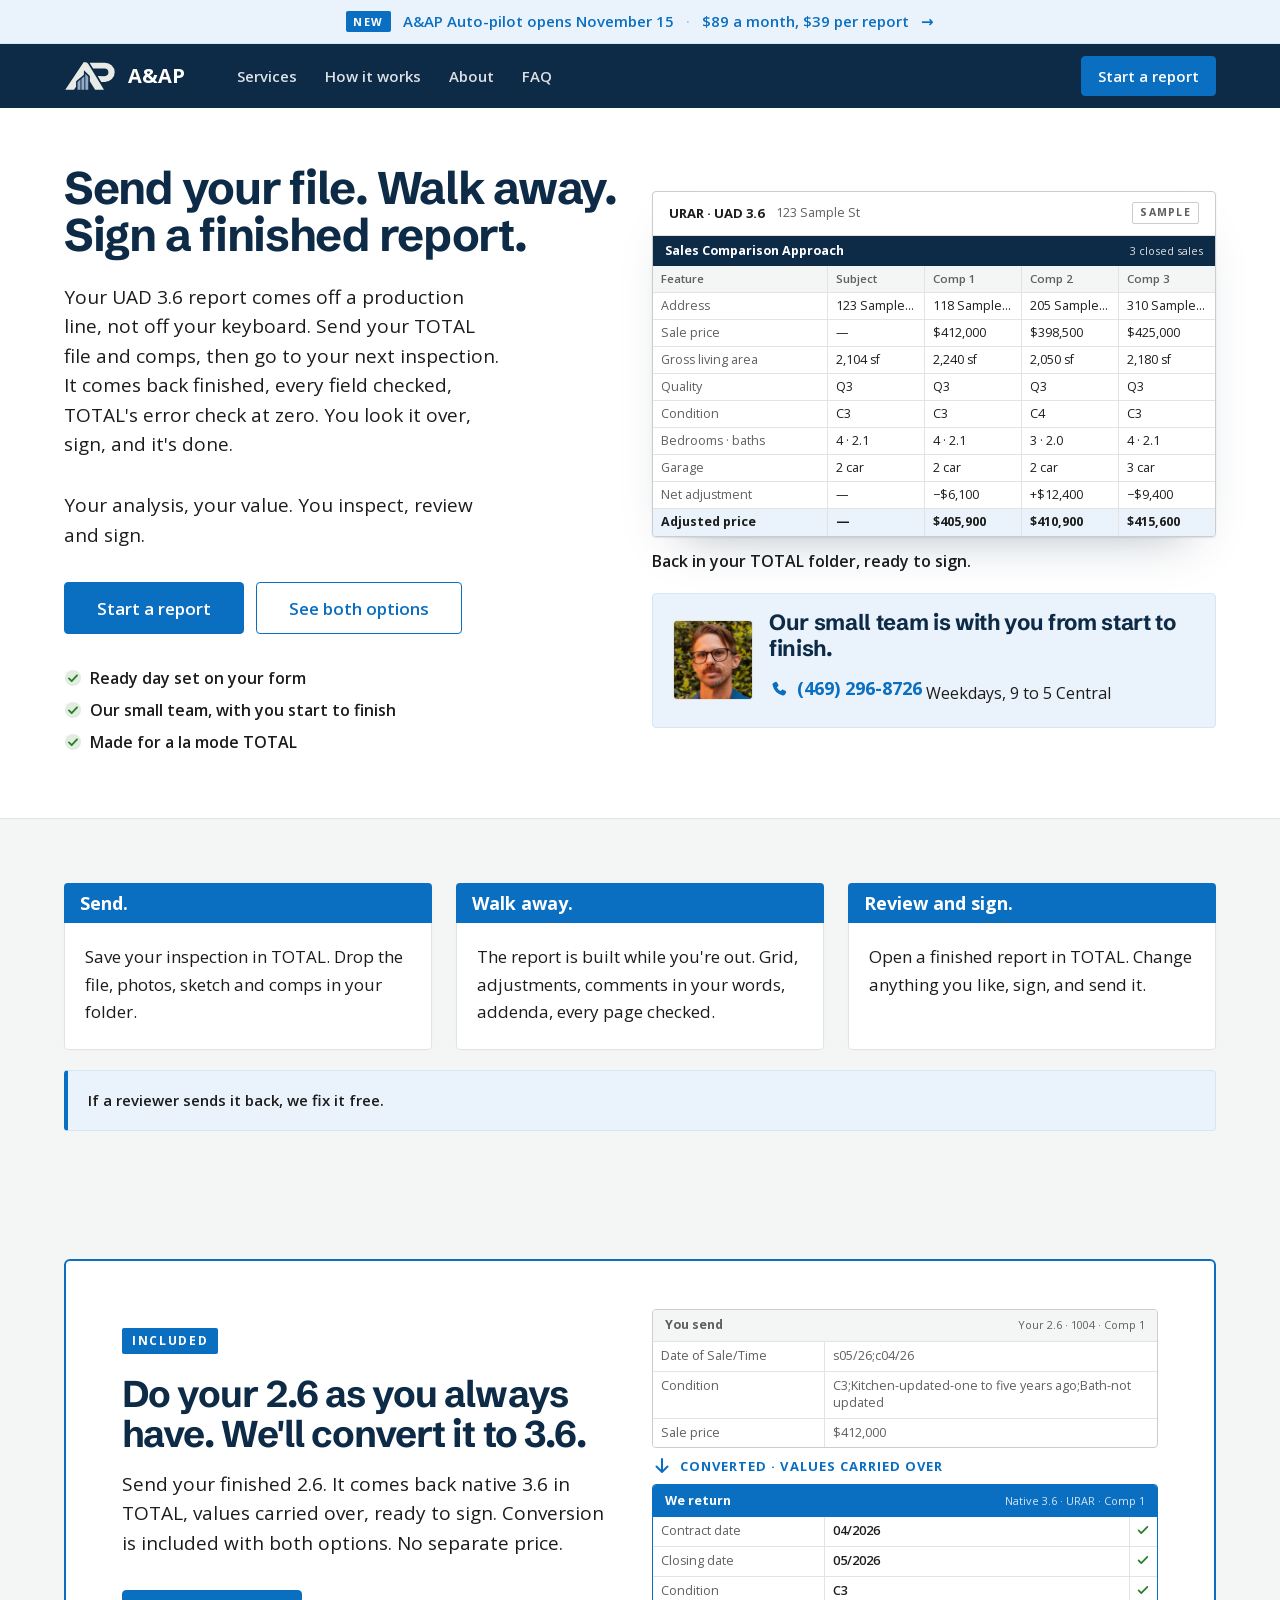
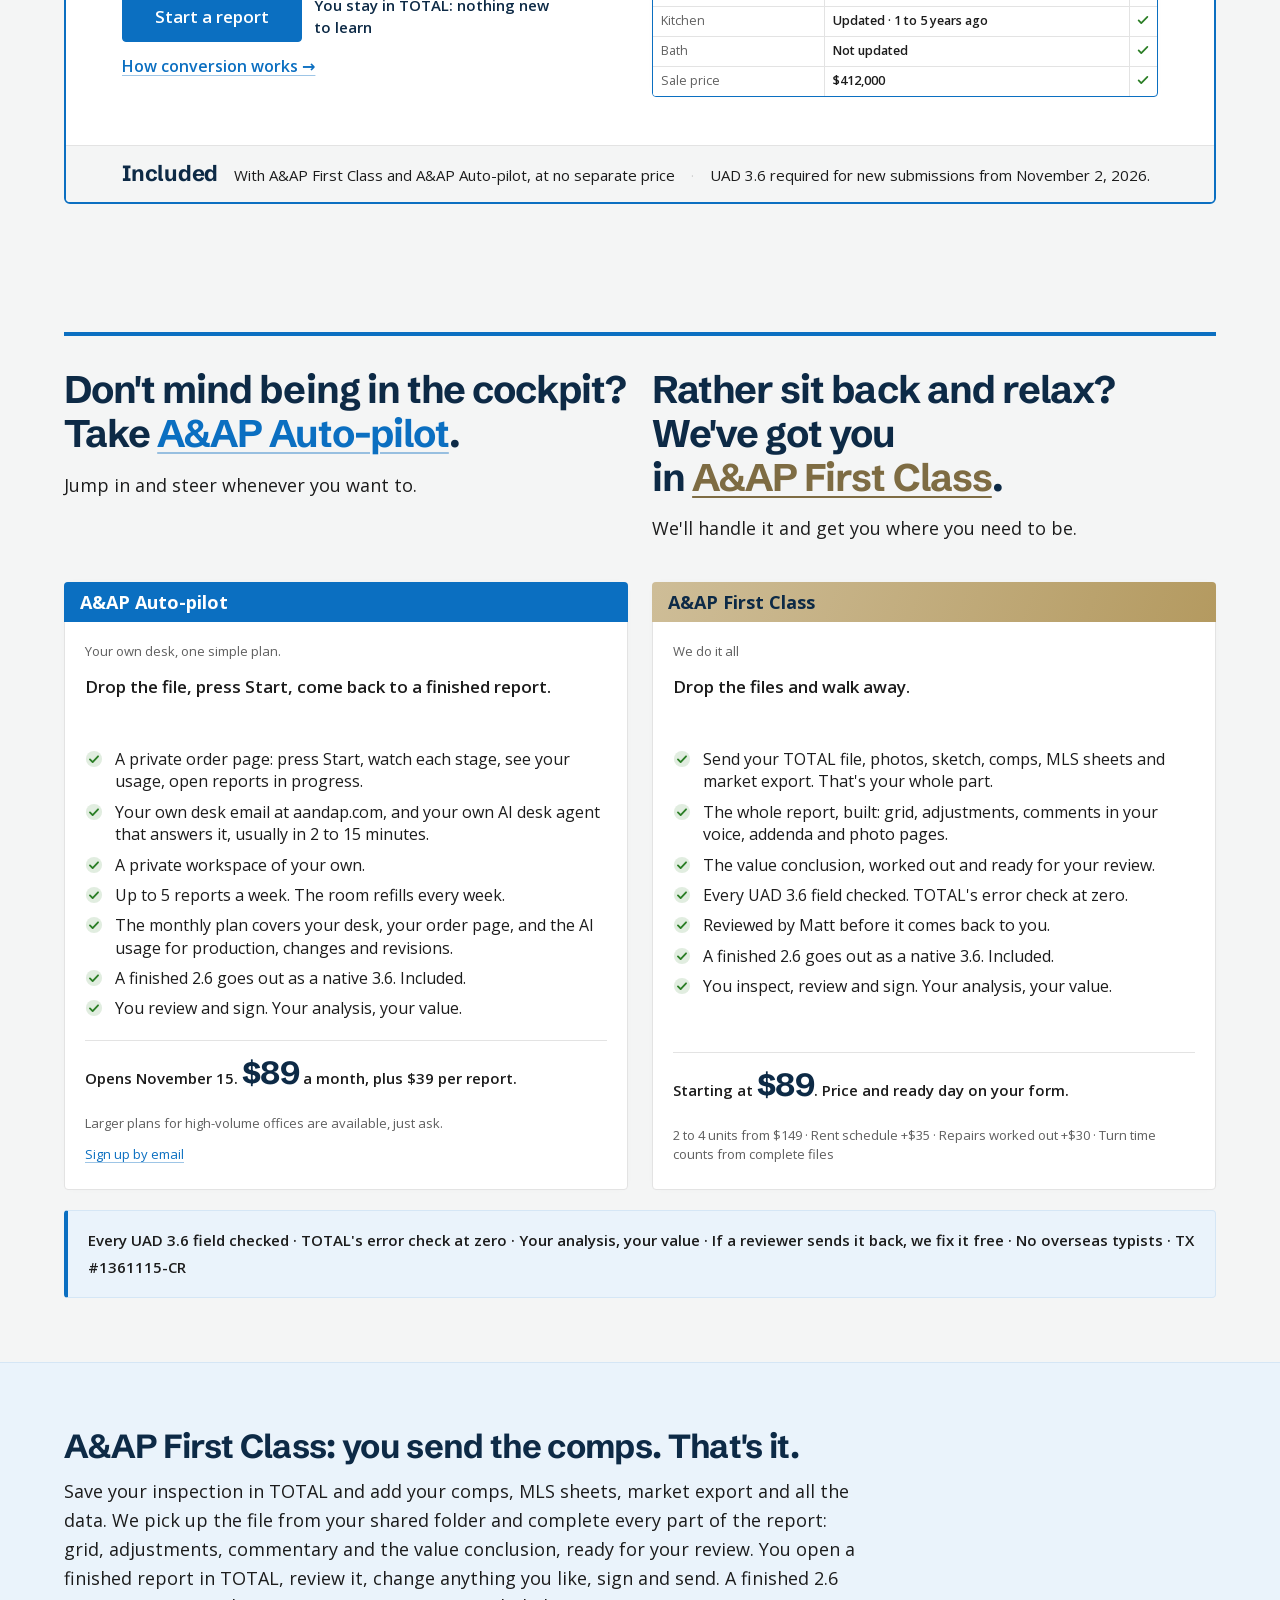
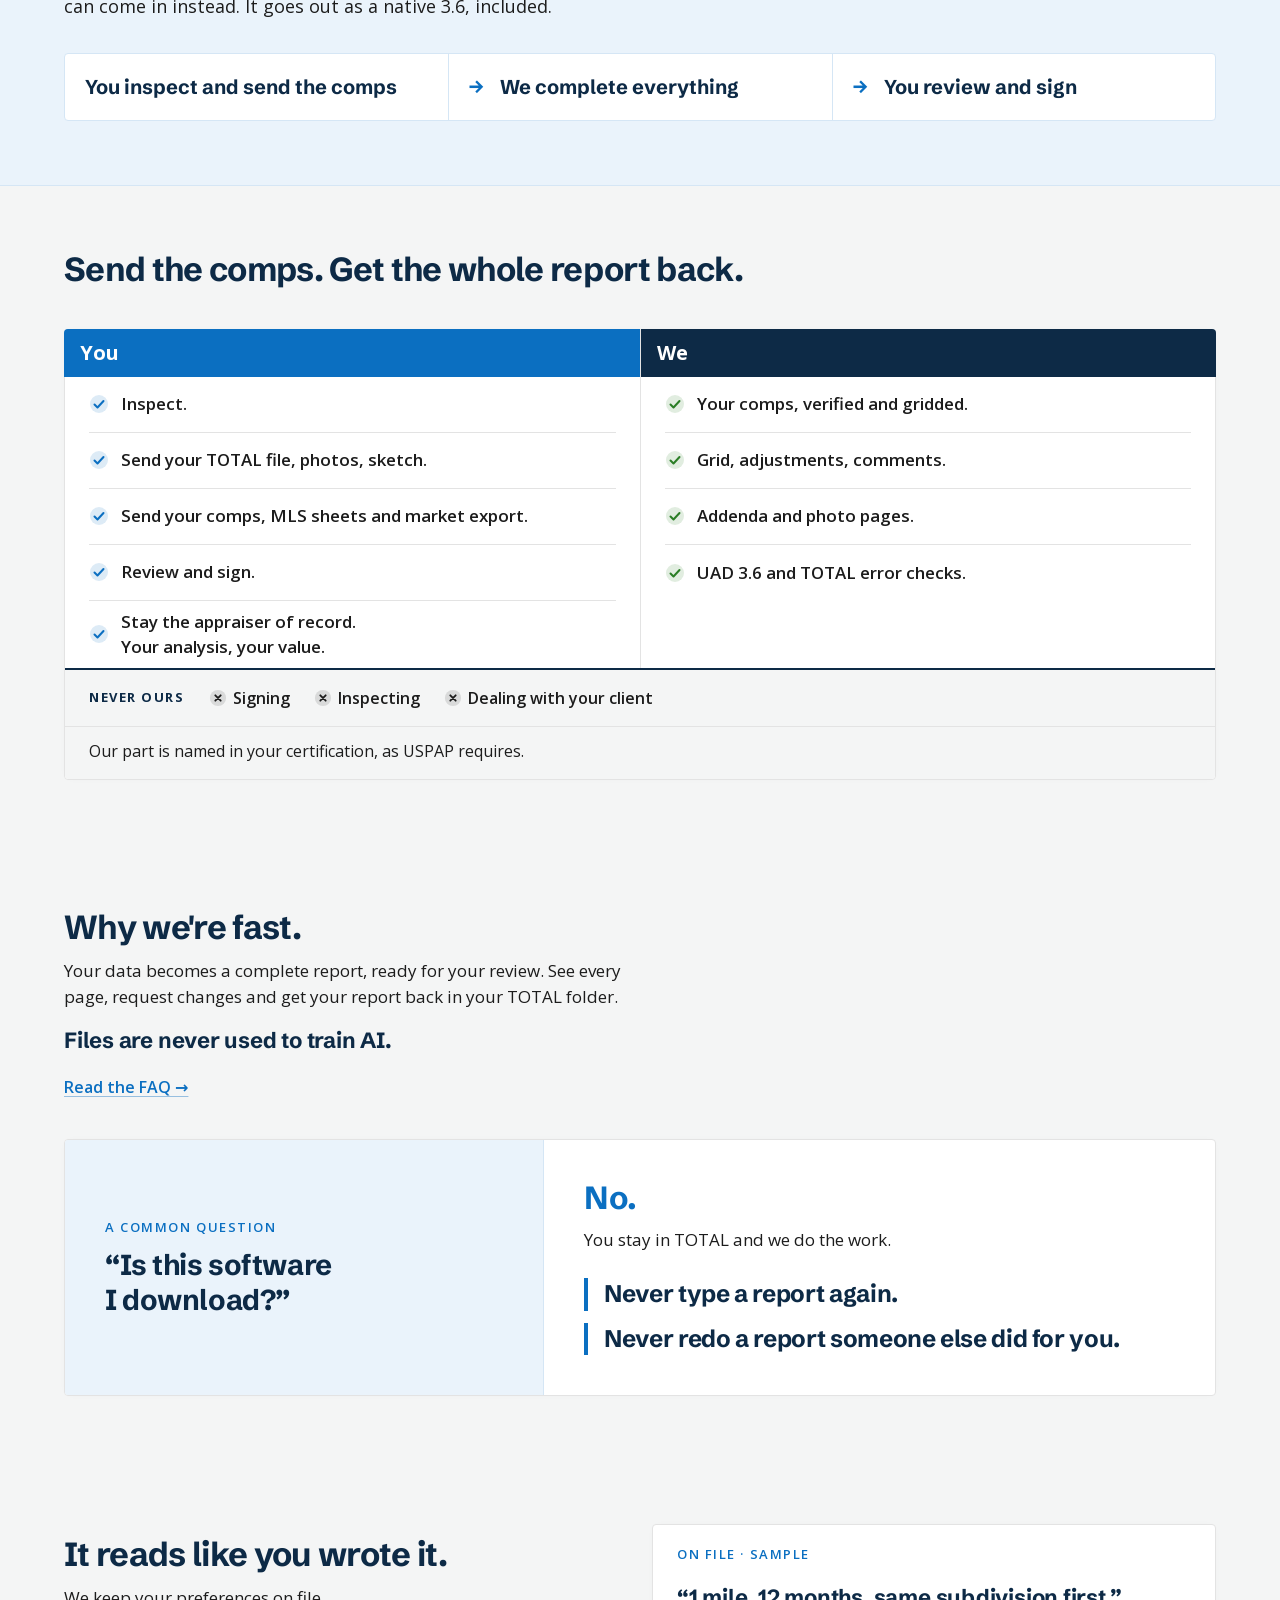
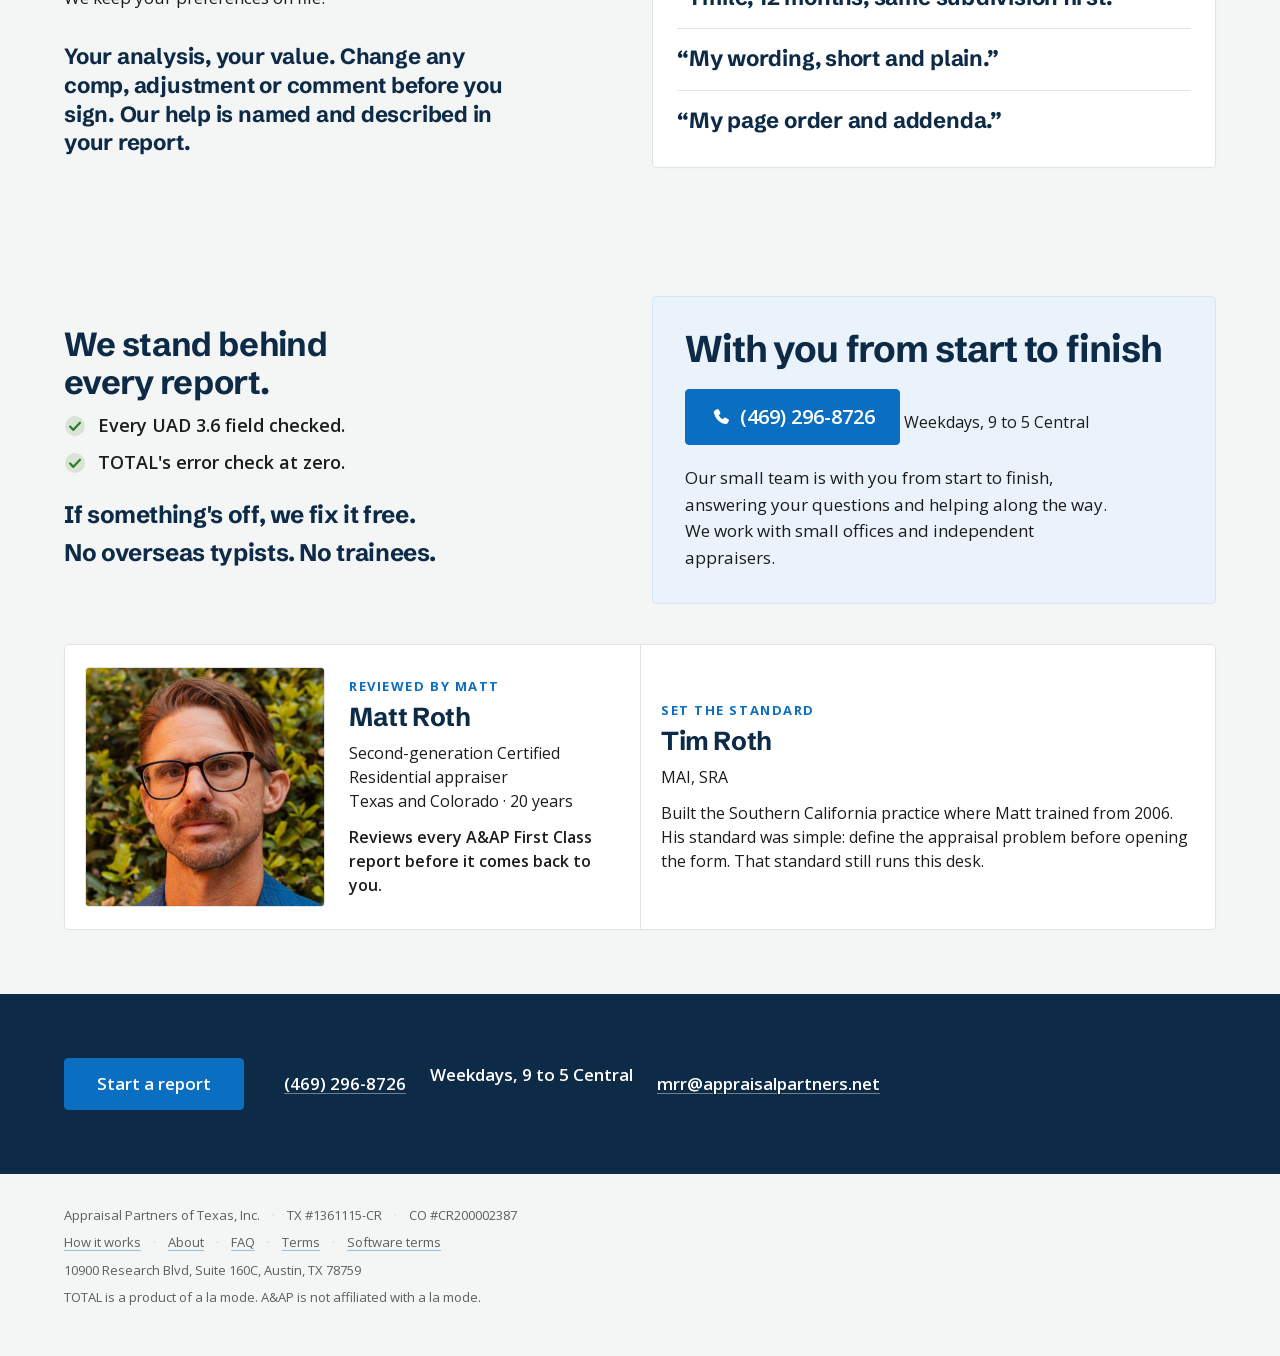
==== commit a42b8e4d: "aandap.com: show A&AP Auto-pilot at $89 a month plus $39 per report Banner on 5 pages, index meta de" ====
--- a/index.html
+++ b/index.html
@@ -5,7 +5,7 @@
 <meta name="viewport" content="width=device-width, initial-scale=1">
 <meta name="color-scheme" content="light">
 <title>UAD 3.6 reports, end to end, in a la mode TOTAL | A&amp;AP</title>
-<meta name="description" content="Send your file. Walk away. Sign a finished report. A&amp;AP First Class from $89 or A&amp;AP Auto-pilot at $199 a month. 2.6 to 3.6 conversion included.">
+<meta name="description" content="Send your file. Walk away. Sign a finished report. A&amp;AP First Class from $89 or A&amp;AP Auto-pilot at $89 a month. 2.6 to 3.6 conversion included.">
 <link rel="canonical" href="https://aandap.com/">
 <link rel="icon" type="image/png" href="assets/aap-favicon.png">
 <link rel="apple-touch-icon" href="assets/aap-apple-touch-icon.png">
@@ -22,7 +22,7 @@
   <symbol id="down" viewBox="0 0 20 20"><path d="M10 3v13M4.5 10.5L10 16l5.5-5.5" fill="none" stroke="currentColor" stroke-width="2" stroke-linecap="round" stroke-linejoin="round"/></symbol>
   <symbol id="phone" viewBox="0 0 20 20"><path d="M6.4 2.9c.5-.3 1.2-.1 1.5.4l1.4 2.4c.3.5.2 1.1-.2 1.5L7.9 8.4a9.6 9.6 0 0 0 3.7 3.7l1.2-1.2c.4-.4 1-.5 1.5-.2l2.4 1.4c.5.3.7 1 .4 1.5l-.9 1.7c-.5.9-1.5 1.4-2.5 1.1A13.6 13.6 0 0 1 3.6 6.3c-.3-1 .2-2 1.1-2.5l1.7-.9z" fill="currentColor"/></symbol>
 </svg>
-<a class="announce num" href="#services"><b>New</b><span>A&amp;AP Auto-pilot opens November 15</span><span class="dot">·</span><span>$199 a month, flat rate</span><span class="arrow">&rarr;</span></a>
+<a class="announce num" href="#services"><b>New</b><span>A&amp;AP Auto-pilot opens November 15</span><span class="dot">·</span><span>$89 a month, $39 per report</span><span class="arrow">&rarr;</span></a>
 <header class="appbar">
   <div class="wrap">
     <a class="brand" href="index.html" aria-label="A&amp;AP home"><img src="assets/aap-mark-light.svg" alt="" width="52" height="30"><b>A&amp;AP</b></a>
@@ -135,7 +135,7 @@
       <div><h2 class="cockpit-title" id="sv-h">Don't mind being in the cockpit? <span>Take <a href="#auto-pilot">A&amp;AP Auto-pilot</a>.</span></h2><p>Jump in and steer whenever you want to.</p></div>
       <div><h2 class="cockpit-title">Rather sit back and relax? <span>We've got you in <a href="#first-class">A&amp;AP First Class</a>.</span></h2><p>We'll handle it and get you where you need to be.</p></div>
     </div>
-    <div class="ways"><article class="card way self" id="auto-pilot"><div class="h">A&amp;AP Auto-pilot</div><div class="b"><p class="fineprint">Your own desk, on a flat rate.</p><p><strong>Drop the file, press Start, come back to a finished report.</strong></p><ul class="checks"><li><svg aria-hidden="true"><use href="#ck"/></svg><span>A private order page: press Start, watch each stage, see your usage, open reports in progress.</span></li><li><svg aria-hidden="true"><use href="#ck"/></svg><span>An AI desk agent by email or text, usually answering in 2 to 15 minutes.</span></li><li><svg aria-hidden="true"><use href="#ck"/></svg><span>A private workspace of your own.</span></li><li><svg aria-hidden="true"><use href="#ck"/></svg><span>A weekly AI allotment that refills every week. Going over costs extra.</span></li><li><svg aria-hidden="true"><use href="#ck"/></svg><span>The flat rate covers your desk, your order page, and the AI usage for production, changes and revisions.</span></li><li><svg aria-hidden="true"><use href="#ck"/></svg><span>A finished 2.6 goes out as a native 3.6. Included.</span></li><li><svg aria-hidden="true"><use href="#ck"/></svg><span>You review and sign. Your analysis, your value.</span></li></ul><div class="price num"><span>Opens November 15. Flat rate <b>$199</b> a month. Per-report tech fee added, discussed at sign-up.</span></div><p class="fineprint"><a href="mailto:desk@aandap.com?subject=A%26AP%20Auto-pilot%20sign-up">Sign up by email</a></p></div></article><article class="card way" id="first-class"><div class="h">A&amp;AP First Class</div><div class="b"><p class="fineprint">We do it all</p><p><strong>Drop the files and walk away.</strong></p><ul class="checks"><li><svg aria-hidden="true"><use href="#ck"/></svg><span>Send your TOTAL file, photos, sketch, comps, MLS sheets and market export. That's your whole part.</span></li><li><svg aria-hidden="true"><use href="#ck"/></svg><span>The whole report, built: grid, adjustments, comments in your voice, addenda and photo pages.</span></li><li><svg aria-hidden="true"><use href="#ck"/></svg><span>The value conclusion, worked out and ready for your review.</span></li><li><svg aria-hidden="true"><use href="#ck"/></svg><span>Every UAD 3.6 field checked. TOTAL's error check at zero.</span></li><li><svg aria-hidden="true"><use href="#ck"/></svg><span>Reviewed by Matt before it comes back to you.</span></li><li><svg aria-hidden="true"><use href="#ck"/></svg><span>A finished 2.6 goes out as a native 3.6. Included.</span></li><li><svg aria-hidden="true"><use href="#ck"/></svg><span>You inspect, review and sign. Your analysis, your value.</span></li></ul><div class="price num"><span>Starting at <b>$89</b>. Price and ready day on your form.</span></div><p class="fineprint">2 to 4 units from $149 · Rent schedule +$35 · Repairs worked out +$30 · Turn time counts from complete files</p></div></article></div>
+    <div class="ways"><article class="card way self" id="auto-pilot"><div class="h">A&amp;AP Auto-pilot</div><div class="b"><p class="fineprint">Your own desk, one simple plan.</p><p><strong>Drop the file, press Start, come back to a finished report.</strong></p><ul class="checks"><li><svg aria-hidden="true"><use href="#ck"/></svg><span>A private order page: press Start, watch each stage, see your usage, open reports in progress.</span></li><li><svg aria-hidden="true"><use href="#ck"/></svg><span>Your own desk email at aandap.com, and your own AI desk agent that answers it, usually in 2 to 15 minutes.</span></li><li><svg aria-hidden="true"><use href="#ck"/></svg><span>A private workspace of your own.</span></li><li><svg aria-hidden="true"><use href="#ck"/></svg><span>Up to 5 reports a week. The room refills every week.</span></li><li><svg aria-hidden="true"><use href="#ck"/></svg><span>The monthly plan covers your desk, your order page, and the AI usage for production, changes and revisions.</span></li><li><svg aria-hidden="true"><use href="#ck"/></svg><span>A finished 2.6 goes out as a native 3.6. Included.</span></li><li><svg aria-hidden="true"><use href="#ck"/></svg><span>You review and sign. Your analysis, your value.</span></li></ul><div class="price num"><span>Opens November 15. <b>$89</b> a month, plus $39 per report.</span></div><p class="fineprint">Larger plans for high-volume offices are available, just ask.</p><p class="fineprint"><a href="mailto:desk@aandap.com?subject=A%26AP%20Auto-pilot%20sign-up">Sign up by email</a></p></div></article><article class="card way" id="first-class"><div class="h">A&amp;AP First Class</div><div class="b"><p class="fineprint">We do it all</p><p><strong>Drop the files and walk away.</strong></p><ul class="checks"><li><svg aria-hidden="true"><use href="#ck"/></svg><span>Send your TOTAL file, photos, sketch, comps, MLS sheets and market export. That's your whole part.</span></li><li><svg aria-hidden="true"><use href="#ck"/></svg><span>The whole report, built: grid, adjustments, comments in your voice, addenda and photo pages.</span></li><li><svg aria-hidden="true"><use href="#ck"/></svg><span>The value conclusion, worked out and ready for your review.</span></li><li><svg aria-hidden="true"><use href="#ck"/></svg><span>Every UAD 3.6 field checked. TOTAL's error check at zero.</span></li><li><svg aria-hidden="true"><use href="#ck"/></svg><span>Reviewed by Matt before it comes back to you.</span></li><li><svg aria-hidden="true"><use href="#ck"/></svg><span>A finished 2.6 goes out as a native 3.6. Included.</span></li><li><svg aria-hidden="true"><use href="#ck"/></svg><span>You inspect, review and sign. Your analysis, your value.</span></li></ul><div class="price num"><span>Starting at <b>$89</b>. Price and ready day on your form.</span></div><p class="fineprint">2 to 4 units from $149 · Rent schedule +$35 · Repairs worked out +$30 · Turn time counts from complete files</p></div></article></div>
     <p class="guarantee num">Every UAD 3.6 field checked · TOTAL's error check at zero · Your analysis, your value · If a reviewer sends it back, we fix it free · No overseas typists · TX #1361115-CR</p>
   </div>
 </section>
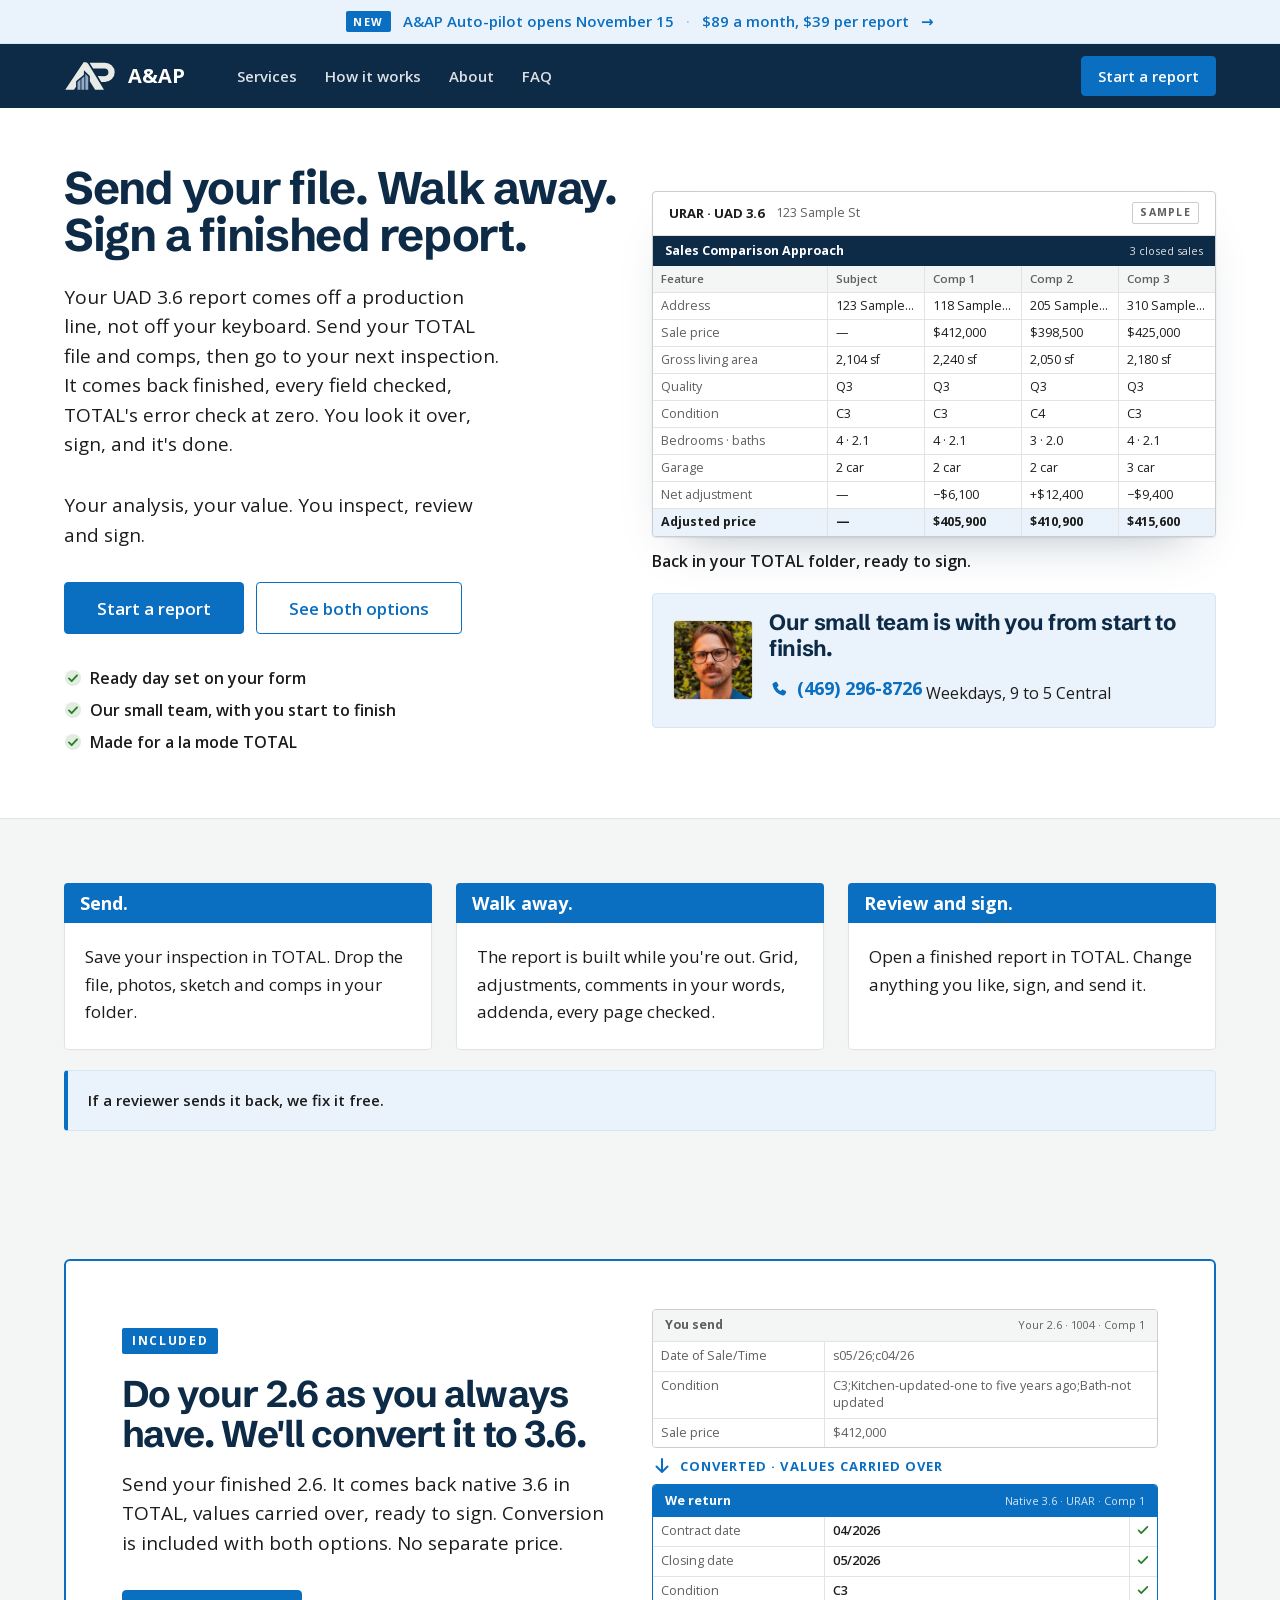
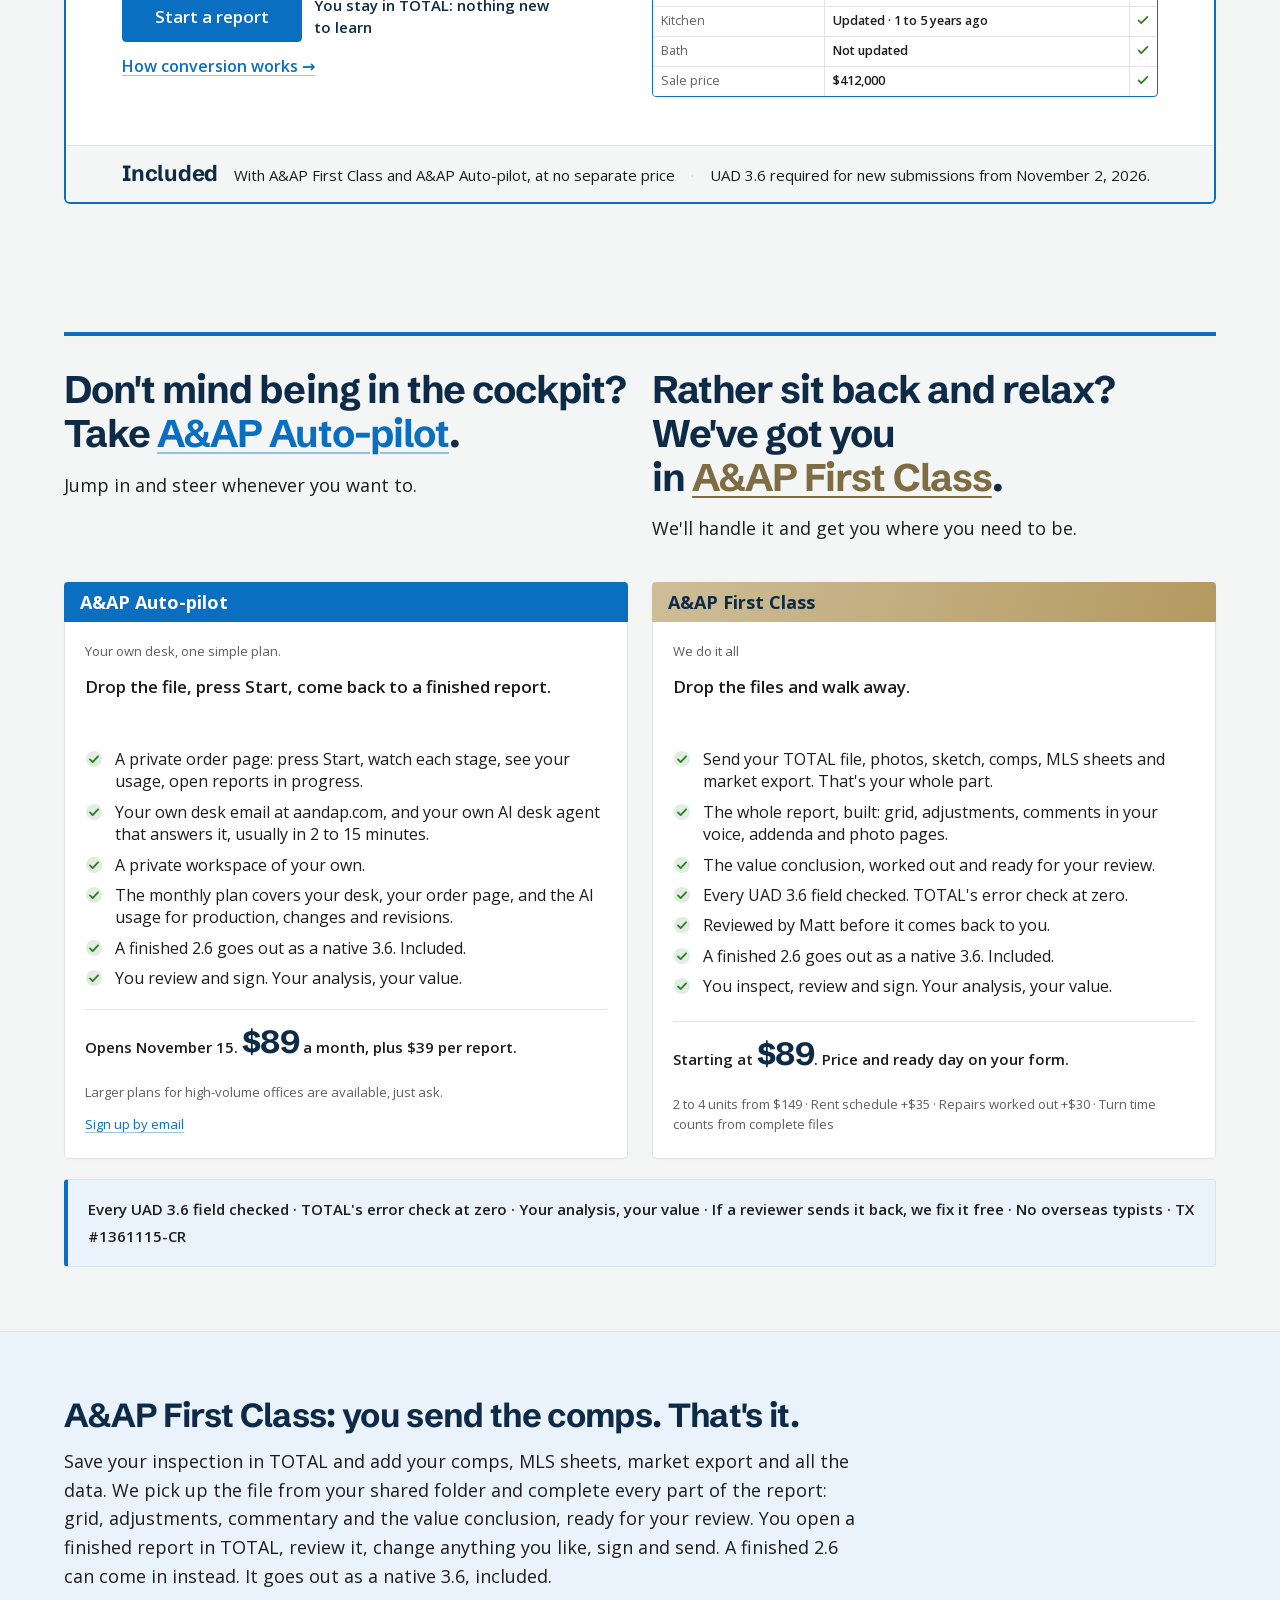
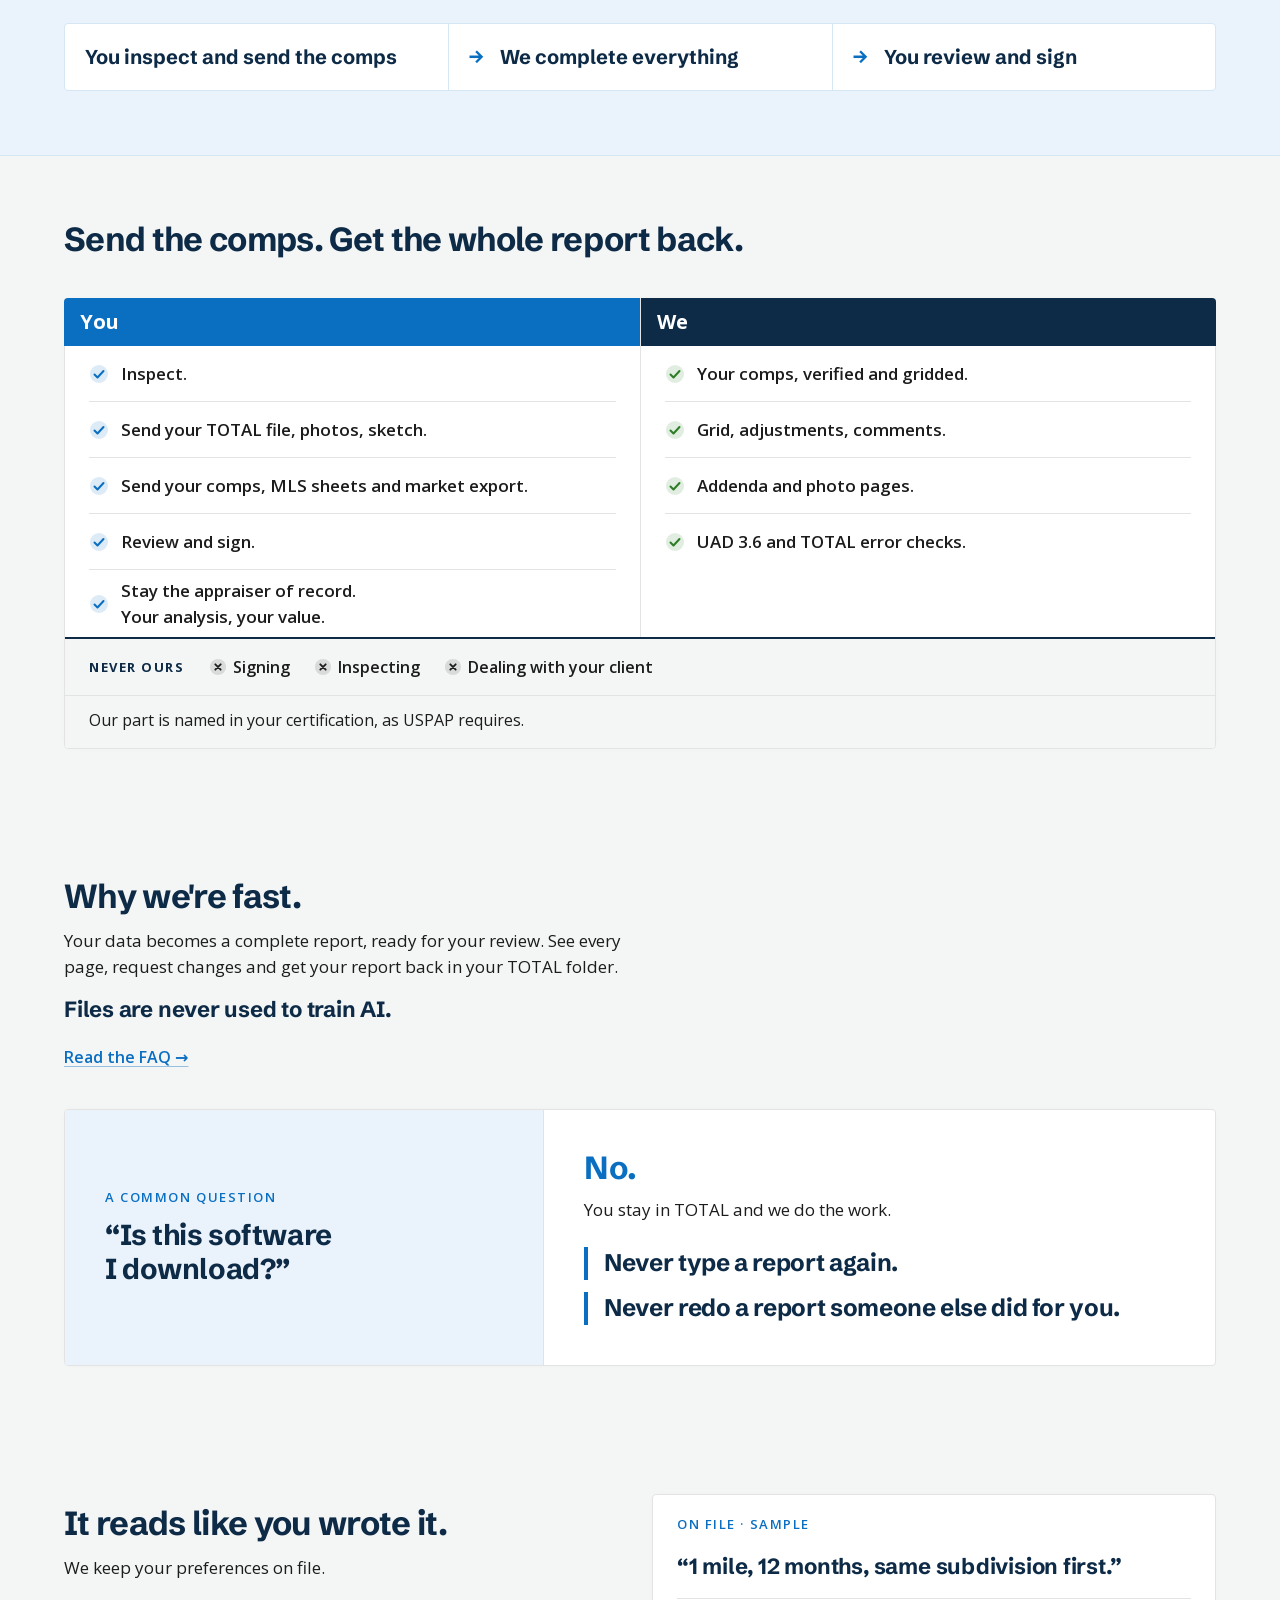
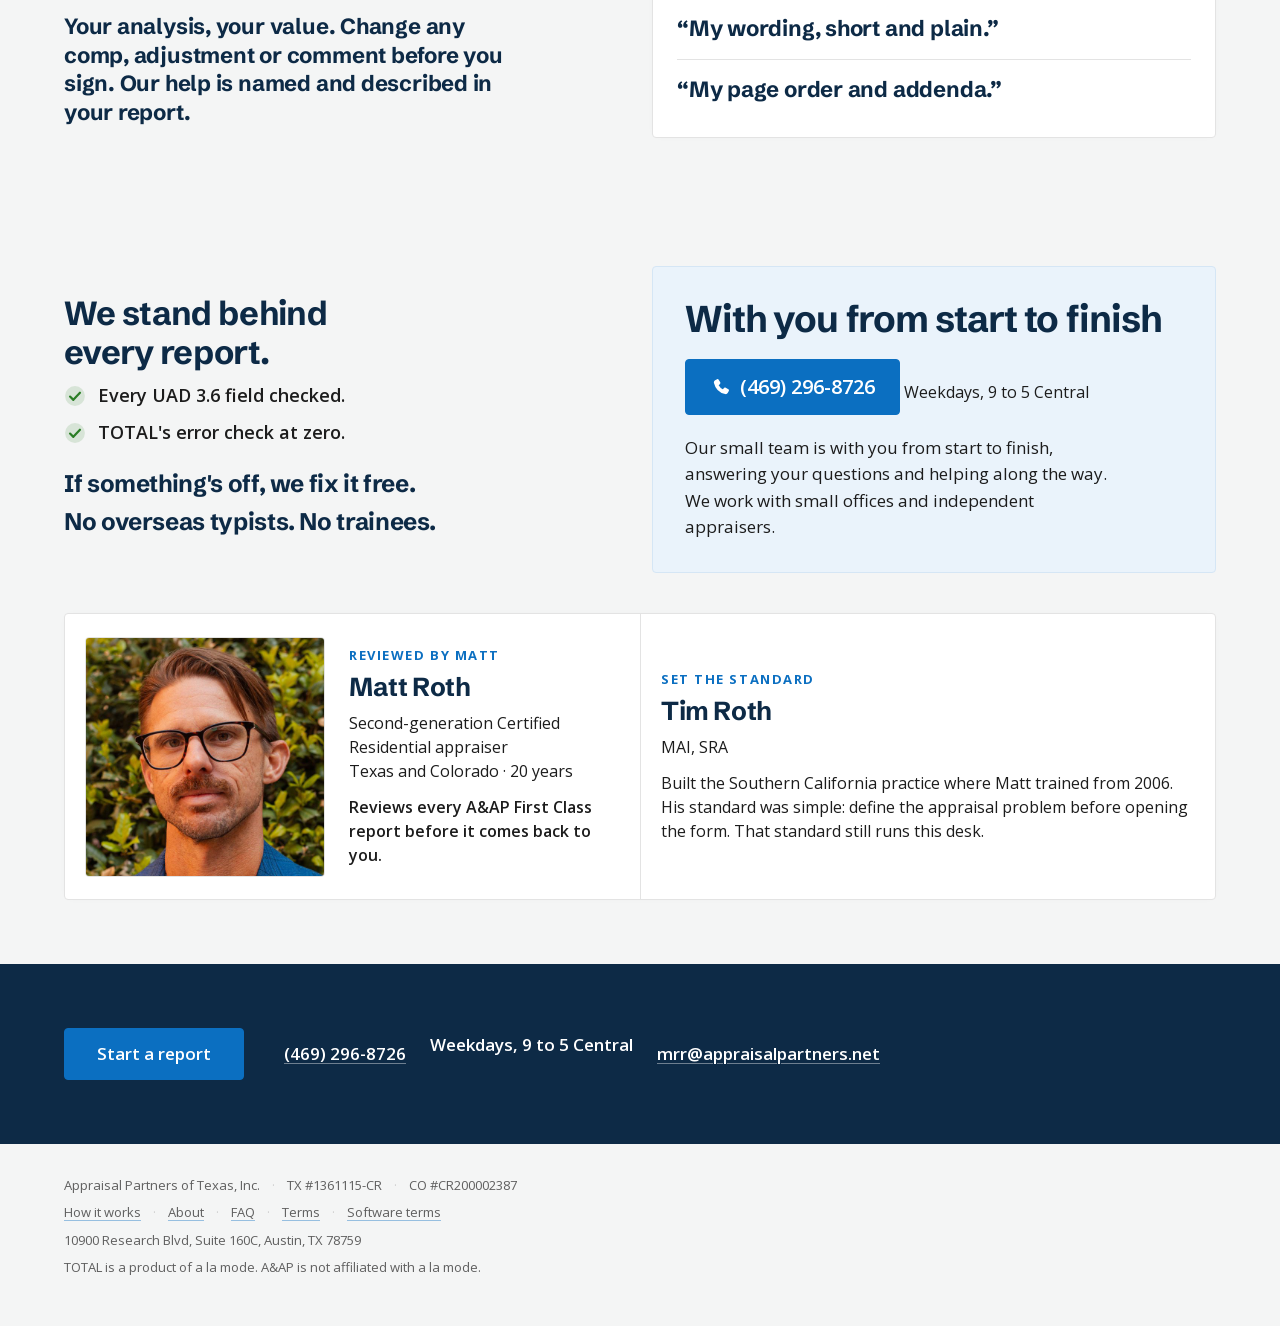
==== commit 2d74b2ff: "aandap.com: drop the 5-reports-a-week cap from Auto-pilot copy Matt 2026-11-09: "dont cap 5 reports " ====
--- a/index.html
+++ b/index.html
@@ -135,7 +135,7 @@
       <div><h2 class="cockpit-title" id="sv-h">Don't mind being in the cockpit? <span>Take <a href="#auto-pilot">A&amp;AP Auto-pilot</a>.</span></h2><p>Jump in and steer whenever you want to.</p></div>
       <div><h2 class="cockpit-title">Rather sit back and relax? <span>We've got you in <a href="#first-class">A&amp;AP First Class</a>.</span></h2><p>We'll handle it and get you where you need to be.</p></div>
     </div>
-    <div class="ways"><article class="card way self" id="auto-pilot"><div class="h">A&amp;AP Auto-pilot</div><div class="b"><p class="fineprint">Your own desk, one simple plan.</p><p><strong>Drop the file, press Start, come back to a finished report.</strong></p><ul class="checks"><li><svg aria-hidden="true"><use href="#ck"/></svg><span>A private order page: press Start, watch each stage, see your usage, open reports in progress.</span></li><li><svg aria-hidden="true"><use href="#ck"/></svg><span>Your own desk email at aandap.com, and your own AI desk agent that answers it, usually in 2 to 15 minutes.</span></li><li><svg aria-hidden="true"><use href="#ck"/></svg><span>A private workspace of your own.</span></li><li><svg aria-hidden="true"><use href="#ck"/></svg><span>Up to 5 reports a week. The room refills every week.</span></li><li><svg aria-hidden="true"><use href="#ck"/></svg><span>The monthly plan covers your desk, your order page, and the AI usage for production, changes and revisions.</span></li><li><svg aria-hidden="true"><use href="#ck"/></svg><span>A finished 2.6 goes out as a native 3.6. Included.</span></li><li><svg aria-hidden="true"><use href="#ck"/></svg><span>You review and sign. Your analysis, your value.</span></li></ul><div class="price num"><span>Opens November 15. <b>$89</b> a month, plus $39 per report.</span></div><p class="fineprint">Larger plans for high-volume offices are available, just ask.</p><p class="fineprint"><a href="mailto:desk@aandap.com?subject=A%26AP%20Auto-pilot%20sign-up">Sign up by email</a></p></div></article><article class="card way" id="first-class"><div class="h">A&amp;AP First Class</div><div class="b"><p class="fineprint">We do it all</p><p><strong>Drop the files and walk away.</strong></p><ul class="checks"><li><svg aria-hidden="true"><use href="#ck"/></svg><span>Send your TOTAL file, photos, sketch, comps, MLS sheets and market export. That's your whole part.</span></li><li><svg aria-hidden="true"><use href="#ck"/></svg><span>The whole report, built: grid, adjustments, comments in your voice, addenda and photo pages.</span></li><li><svg aria-hidden="true"><use href="#ck"/></svg><span>The value conclusion, worked out and ready for your review.</span></li><li><svg aria-hidden="true"><use href="#ck"/></svg><span>Every UAD 3.6 field checked. TOTAL's error check at zero.</span></li><li><svg aria-hidden="true"><use href="#ck"/></svg><span>Reviewed by Matt before it comes back to you.</span></li><li><svg aria-hidden="true"><use href="#ck"/></svg><span>A finished 2.6 goes out as a native 3.6. Included.</span></li><li><svg aria-hidden="true"><use href="#ck"/></svg><span>You inspect, review and sign. Your analysis, your value.</span></li></ul><div class="price num"><span>Starting at <b>$89</b>. Price and ready day on your form.</span></div><p class="fineprint">2 to 4 units from $149 · Rent schedule +$35 · Repairs worked out +$30 · Turn time counts from complete files</p></div></article></div>
+    <div class="ways"><article class="card way self" id="auto-pilot"><div class="h">A&amp;AP Auto-pilot</div><div class="b"><p class="fineprint">Your own desk, one simple plan.</p><p><strong>Drop the file, press Start, come back to a finished report.</strong></p><ul class="checks"><li><svg aria-hidden="true"><use href="#ck"/></svg><span>A private order page: press Start, watch each stage, see your usage, open reports in progress.</span></li><li><svg aria-hidden="true"><use href="#ck"/></svg><span>Your own desk email at aandap.com, and your own AI desk agent that answers it, usually in 2 to 15 minutes.</span></li><li><svg aria-hidden="true"><use href="#ck"/></svg><span>A private workspace of your own.</span></li><li><svg aria-hidden="true"><use href="#ck"/></svg><span>The monthly plan covers your desk, your order page, and the AI usage for production, changes and revisions.</span></li><li><svg aria-hidden="true"><use href="#ck"/></svg><span>A finished 2.6 goes out as a native 3.6. Included.</span></li><li><svg aria-hidden="true"><use href="#ck"/></svg><span>You review and sign. Your analysis, your value.</span></li></ul><div class="price num"><span>Opens November 15. <b>$89</b> a month, plus $39 per report.</span></div><p class="fineprint">Larger plans for high-volume offices are available, just ask.</p><p class="fineprint"><a href="mailto:desk@aandap.com?subject=A%26AP%20Auto-pilot%20sign-up">Sign up by email</a></p></div></article><article class="card way" id="first-class"><div class="h">A&amp;AP First Class</div><div class="b"><p class="fineprint">We do it all</p><p><strong>Drop the files and walk away.</strong></p><ul class="checks"><li><svg aria-hidden="true"><use href="#ck"/></svg><span>Send your TOTAL file, photos, sketch, comps, MLS sheets and market export. That's your whole part.</span></li><li><svg aria-hidden="true"><use href="#ck"/></svg><span>The whole report, built: grid, adjustments, comments in your voice, addenda and photo pages.</span></li><li><svg aria-hidden="true"><use href="#ck"/></svg><span>The value conclusion, worked out and ready for your review.</span></li><li><svg aria-hidden="true"><use href="#ck"/></svg><span>Every UAD 3.6 field checked. TOTAL's error check at zero.</span></li><li><svg aria-hidden="true"><use href="#ck"/></svg><span>Reviewed by Matt before it comes back to you.</span></li><li><svg aria-hidden="true"><use href="#ck"/></svg><span>A finished 2.6 goes out as a native 3.6. Included.</span></li><li><svg aria-hidden="true"><use href="#ck"/></svg><span>You inspect, review and sign. Your analysis, your value.</span></li></ul><div class="price num"><span>Starting at <b>$89</b>. Price and ready day on your form.</span></div><p class="fineprint">2 to 4 units from $149 · Rent schedule +$35 · Repairs worked out +$30 · Turn time counts from complete files</p></div></article></div>
     <p class="guarantee num">Every UAD 3.6 field checked · TOTAL's error check at zero · Your analysis, your value · If a reviewer sends it back, we fix it free · No overseas typists · TX #1361115-CR</p>
   </div>
 </section>
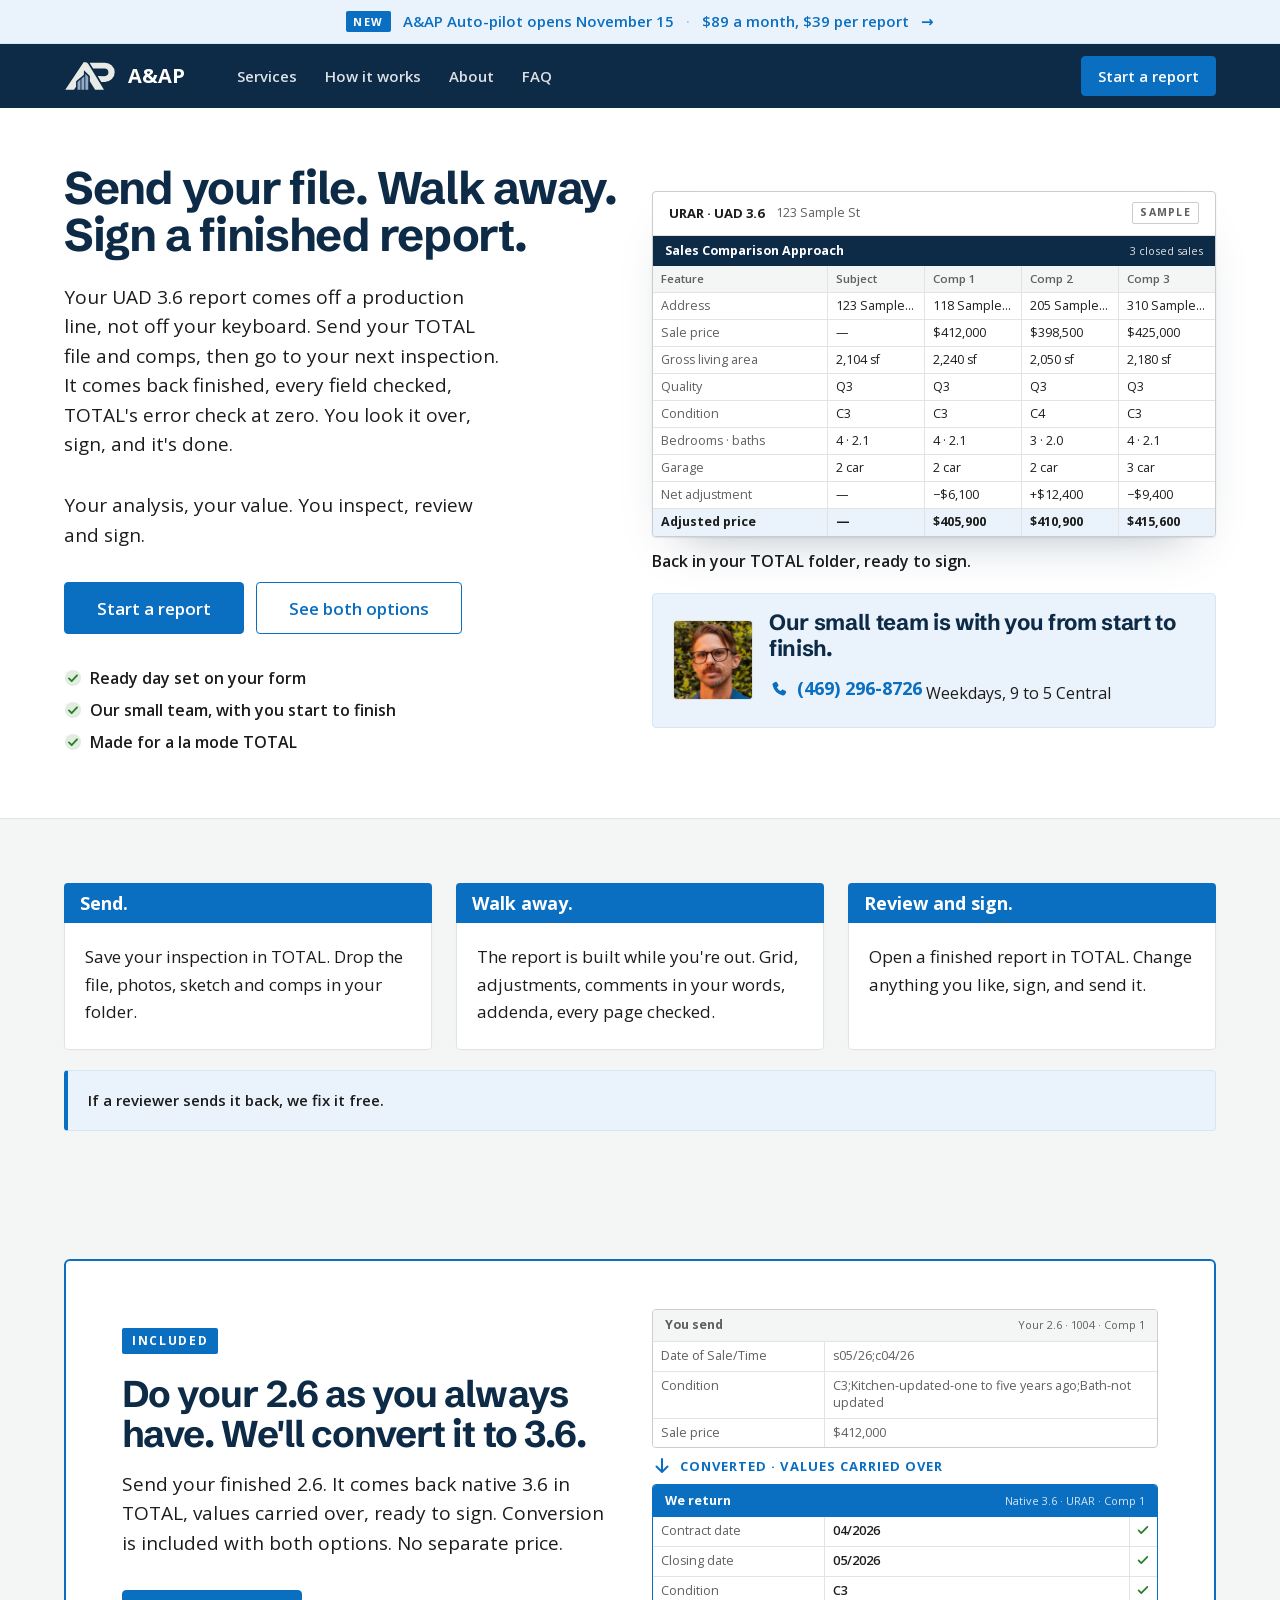
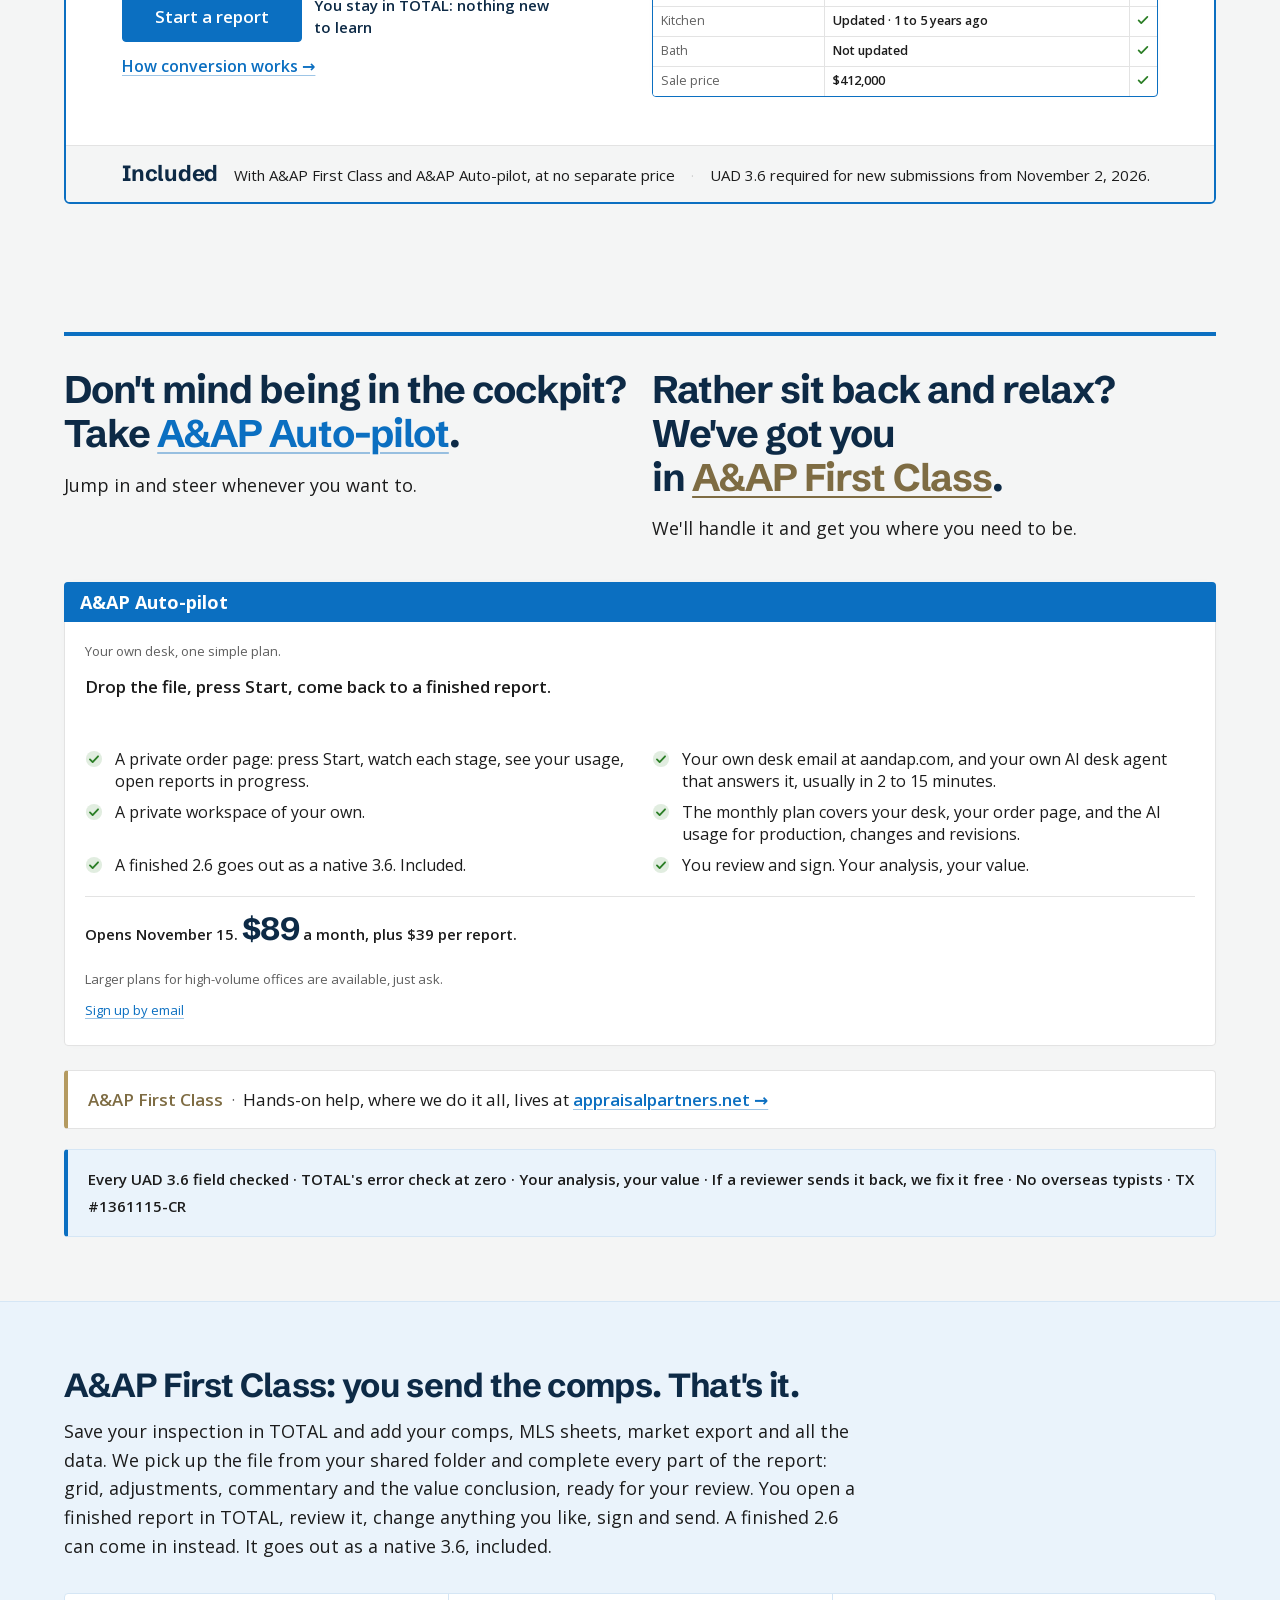
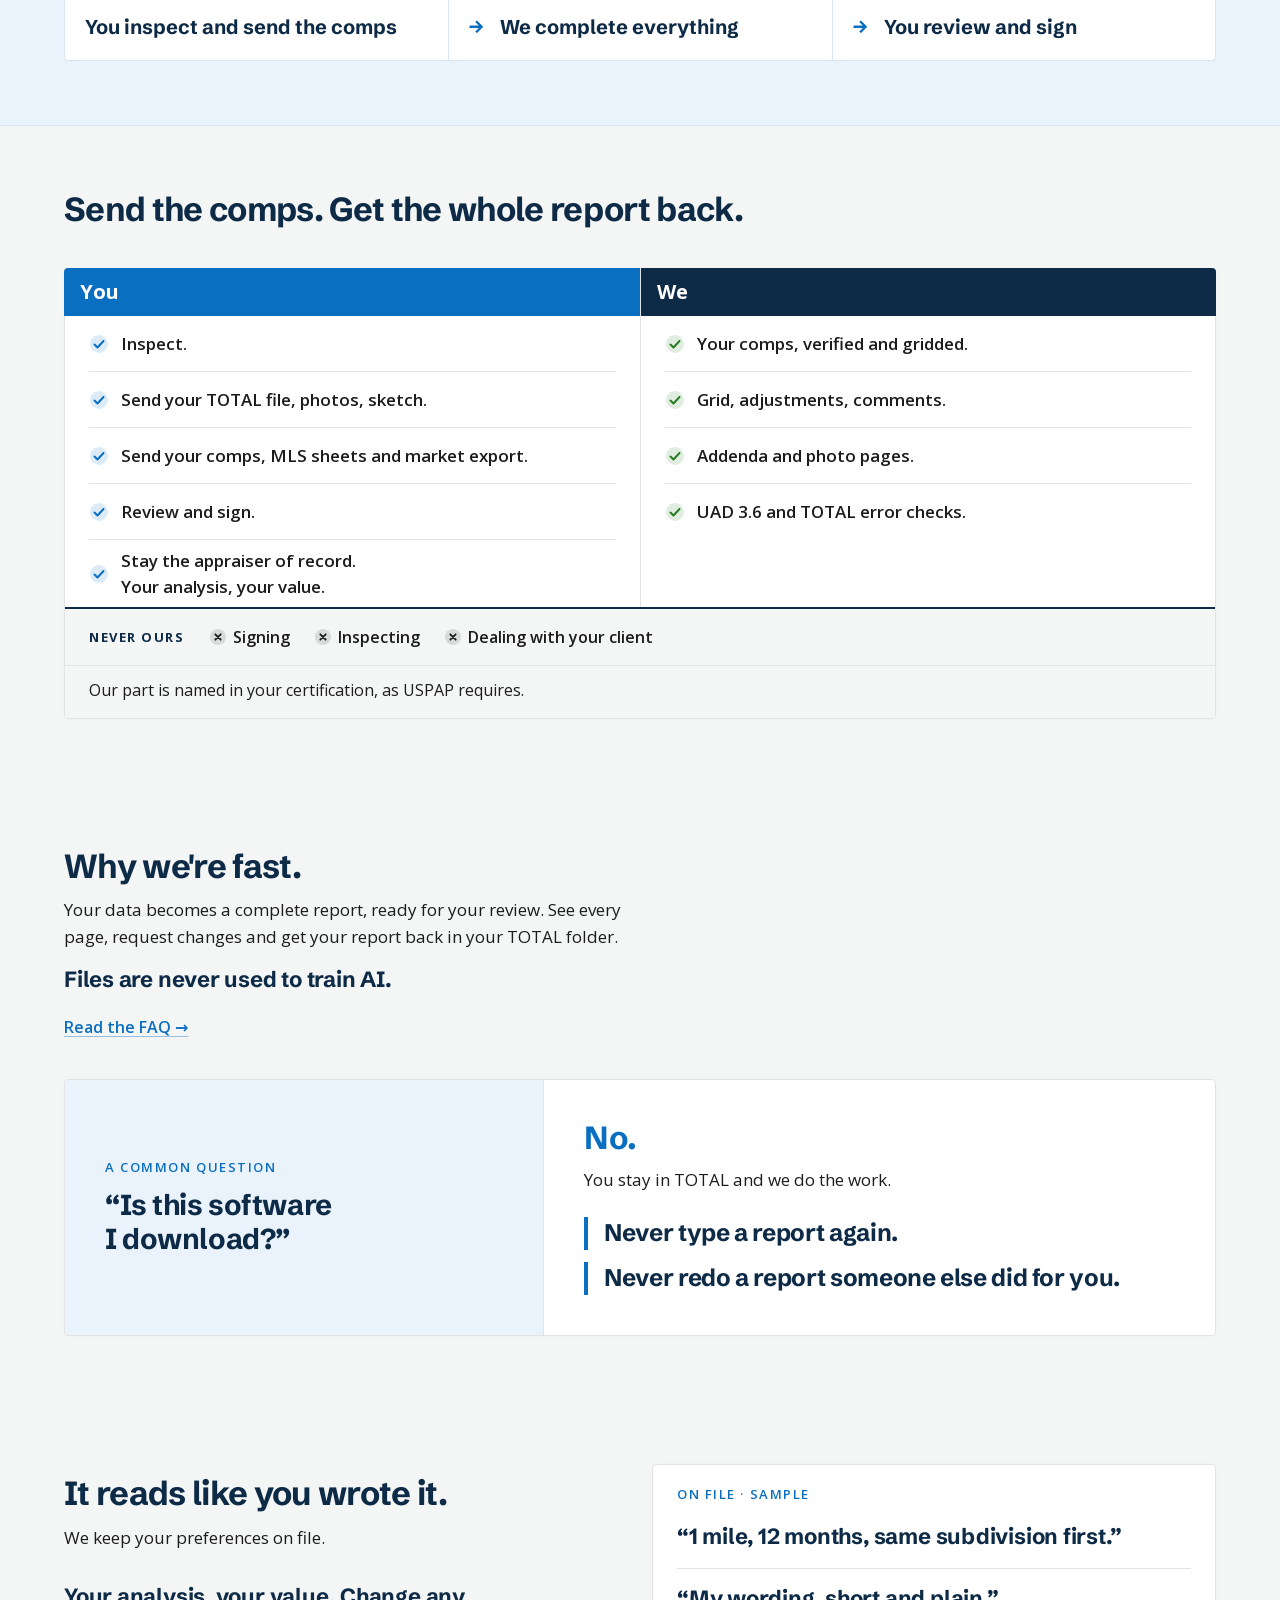
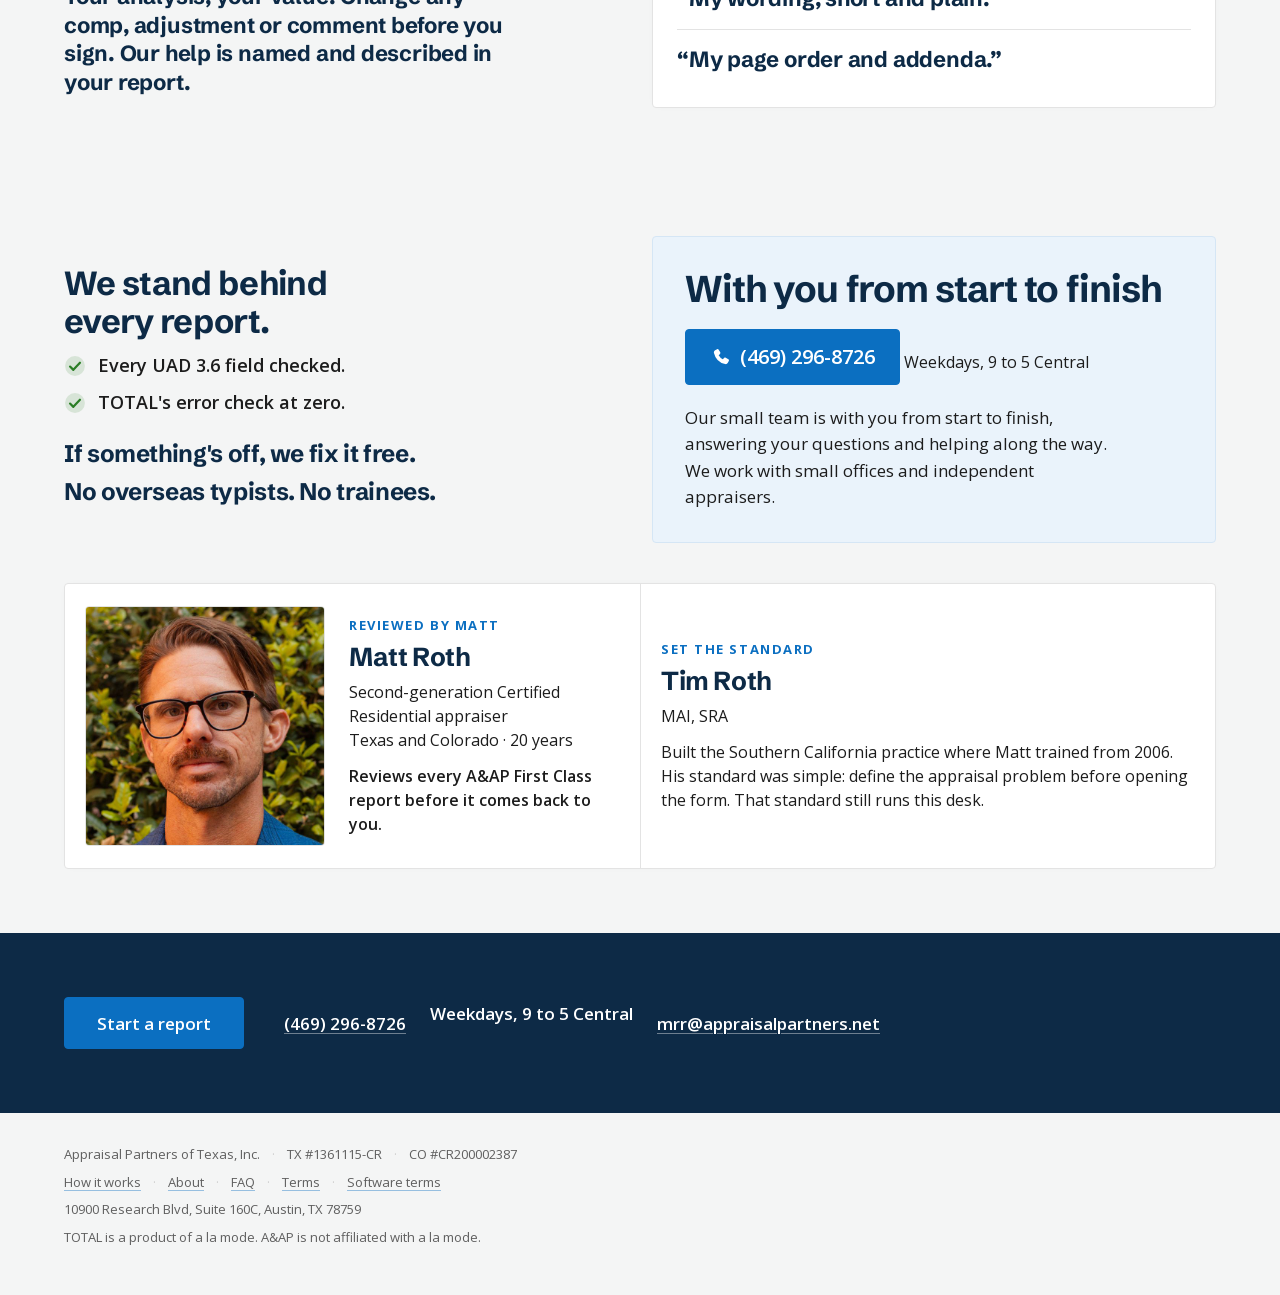
==== commit a236eee6: "aandap.com variant A: price Auto-pilot only; First Class points to appraisalpartners.net Co-Authored" ====
--- a/index.html
+++ b/index.html
@@ -5,7 +5,7 @@
 <meta name="viewport" content="width=device-width, initial-scale=1">
 <meta name="color-scheme" content="light">
 <title>UAD 3.6 reports, end to end, in a la mode TOTAL | A&amp;AP</title>
-<meta name="description" content="Send your file. Walk away. Sign a finished report. A&amp;AP First Class from $89 or A&amp;AP Auto-pilot at $89 a month. 2.6 to 3.6 conversion included.">
+<meta name="description" content="Send your file. Walk away. Sign a finished report. A&amp;AP Auto-pilot at $89 a month. Hands-on help, where we do it all, at appraisalpartners.net. 2.6 to 3.6 conversion included.">
 <link rel="canonical" href="https://aandap.com/">
 <link rel="icon" type="image/png" href="assets/aap-favicon.png">
 <link rel="apple-touch-icon" href="assets/aap-apple-touch-icon.png">
@@ -135,7 +135,7 @@
       <div><h2 class="cockpit-title" id="sv-h">Don't mind being in the cockpit? <span>Take <a href="#auto-pilot">A&amp;AP Auto-pilot</a>.</span></h2><p>Jump in and steer whenever you want to.</p></div>
       <div><h2 class="cockpit-title">Rather sit back and relax? <span>We've got you in <a href="#first-class">A&amp;AP First Class</a>.</span></h2><p>We'll handle it and get you where you need to be.</p></div>
     </div>
-    <div class="ways"><article class="card way self" id="auto-pilot"><div class="h">A&amp;AP Auto-pilot</div><div class="b"><p class="fineprint">Your own desk, one simple plan.</p><p><strong>Drop the file, press Start, come back to a finished report.</strong></p><ul class="checks"><li><svg aria-hidden="true"><use href="#ck"/></svg><span>A private order page: press Start, watch each stage, see your usage, open reports in progress.</span></li><li><svg aria-hidden="true"><use href="#ck"/></svg><span>Your own desk email at aandap.com, and your own AI desk agent that answers it, usually in 2 to 15 minutes.</span></li><li><svg aria-hidden="true"><use href="#ck"/></svg><span>A private workspace of your own.</span></li><li><svg aria-hidden="true"><use href="#ck"/></svg><span>The monthly plan covers your desk, your order page, and the AI usage for production, changes and revisions.</span></li><li><svg aria-hidden="true"><use href="#ck"/></svg><span>A finished 2.6 goes out as a native 3.6. Included.</span></li><li><svg aria-hidden="true"><use href="#ck"/></svg><span>You review and sign. Your analysis, your value.</span></li></ul><div class="price num"><span>Opens November 15. <b>$89</b> a month, plus $39 per report.</span></div><p class="fineprint">Larger plans for high-volume offices are available, just ask.</p><p class="fineprint"><a href="mailto:desk@aandap.com?subject=A%26AP%20Auto-pilot%20sign-up">Sign up by email</a></p></div></article><article class="card way" id="first-class"><div class="h">A&amp;AP First Class</div><div class="b"><p class="fineprint">We do it all</p><p><strong>Drop the files and walk away.</strong></p><ul class="checks"><li><svg aria-hidden="true"><use href="#ck"/></svg><span>Send your TOTAL file, photos, sketch, comps, MLS sheets and market export. That's your whole part.</span></li><li><svg aria-hidden="true"><use href="#ck"/></svg><span>The whole report, built: grid, adjustments, comments in your voice, addenda and photo pages.</span></li><li><svg aria-hidden="true"><use href="#ck"/></svg><span>The value conclusion, worked out and ready for your review.</span></li><li><svg aria-hidden="true"><use href="#ck"/></svg><span>Every UAD 3.6 field checked. TOTAL's error check at zero.</span></li><li><svg aria-hidden="true"><use href="#ck"/></svg><span>Reviewed by Matt before it comes back to you.</span></li><li><svg aria-hidden="true"><use href="#ck"/></svg><span>A finished 2.6 goes out as a native 3.6. Included.</span></li><li><svg aria-hidden="true"><use href="#ck"/></svg><span>You inspect, review and sign. Your analysis, your value.</span></li></ul><div class="price num"><span>Starting at <b>$89</b>. Price and ready day on your form.</span></div><p class="fineprint">2 to 4 units from $149 · Rent schedule +$35 · Repairs worked out +$30 · Turn time counts from complete files</p></div></article></div>
+    <div class="ways ways--one"><article class="card way self" id="auto-pilot"><div class="h">A&amp;AP Auto-pilot</div><div class="b"><p class="fineprint">Your own desk, one simple plan.</p><p><strong>Drop the file, press Start, come back to a finished report.</strong></p><ul class="checks"><li><svg aria-hidden="true"><use href="#ck"/></svg><span>A private order page: press Start, watch each stage, see your usage, open reports in progress.</span></li><li><svg aria-hidden="true"><use href="#ck"/></svg><span>Your own desk email at aandap.com, and your own AI desk agent that answers it, usually in 2 to 15 minutes.</span></li><li><svg aria-hidden="true"><use href="#ck"/></svg><span>A private workspace of your own.</span></li><li><svg aria-hidden="true"><use href="#ck"/></svg><span>The monthly plan covers your desk, your order page, and the AI usage for production, changes and revisions.</span></li><li><svg aria-hidden="true"><use href="#ck"/></svg><span>A finished 2.6 goes out as a native 3.6. Included.</span></li><li><svg aria-hidden="true"><use href="#ck"/></svg><span>You review and sign. Your analysis, your value.</span></li></ul><div class="price num"><span>Opens November 15. <b>$89</b> a month, plus $39 per report.</span></div><p class="fineprint">Larger plans for high-volume offices are available, just ask.</p><p class="fineprint"><a href="mailto:desk@aandap.com?subject=A%26AP%20Auto-pilot%20sign-up">Sign up by email</a></p></div></article><aside class="way-pointer" id="first-class"><p><strong>A&amp;AP First Class</strong> <span class="dot">·</span> Hands-on help, where we do it all, lives at <a href="https://appraisalpartners.net">appraisalpartners.net&nbsp;&rarr;</a></p></aside></div>
     <p class="guarantee num">Every UAD 3.6 field checked · TOTAL's error check at zero · Your analysis, your value · If a reviewer sends it back, we fix it free · No overseas typists · TX #1361115-CR</p>
   </div>
 </section>
--- a/assets/site.css
+++ b/assets/site.css
@@ -649,3 +649,13 @@
 .way .price { margin-top: auto; }
 .way .b > p.fineprint:first-child { margin: 0 0 var(--s-3); }
 @media (max-width: 720px) { #three-steps .process { grid-template-columns: 1fr; } }
+
+/* aandap.com prices Auto-pilot only; hands-on First Class points to appraisalpartners.net. */
+.ways--one { grid-template-columns: minmax(0, 1fr); }
+.ways--one .way.self .checks { display: grid; grid-template-columns: repeat(2, minmax(0, 1fr)); column-gap: var(--gutter); }
+.way-pointer { scroll-margin-top: var(--s-6); padding: var(--s-4) var(--s-5); border: 1px solid var(--line); border-left: 4px solid var(--first-class-gold); border-radius: var(--r-2); background: var(--card); }
+.way-pointer p { margin: 0; font-size: 17px; color: var(--ink); text-wrap: pretty; }
+.way-pointer strong { color: color-mix(in srgb, var(--first-class-gold) 70%, #000); }
+.way-pointer .dot { color: var(--ink-2); margin: 0 var(--s-1); }
+.way-pointer a { font-weight: 600; white-space: nowrap; }
+@media (max-width: 720px) { .ways--one .way.self .checks { grid-template-columns: 1fr; } }
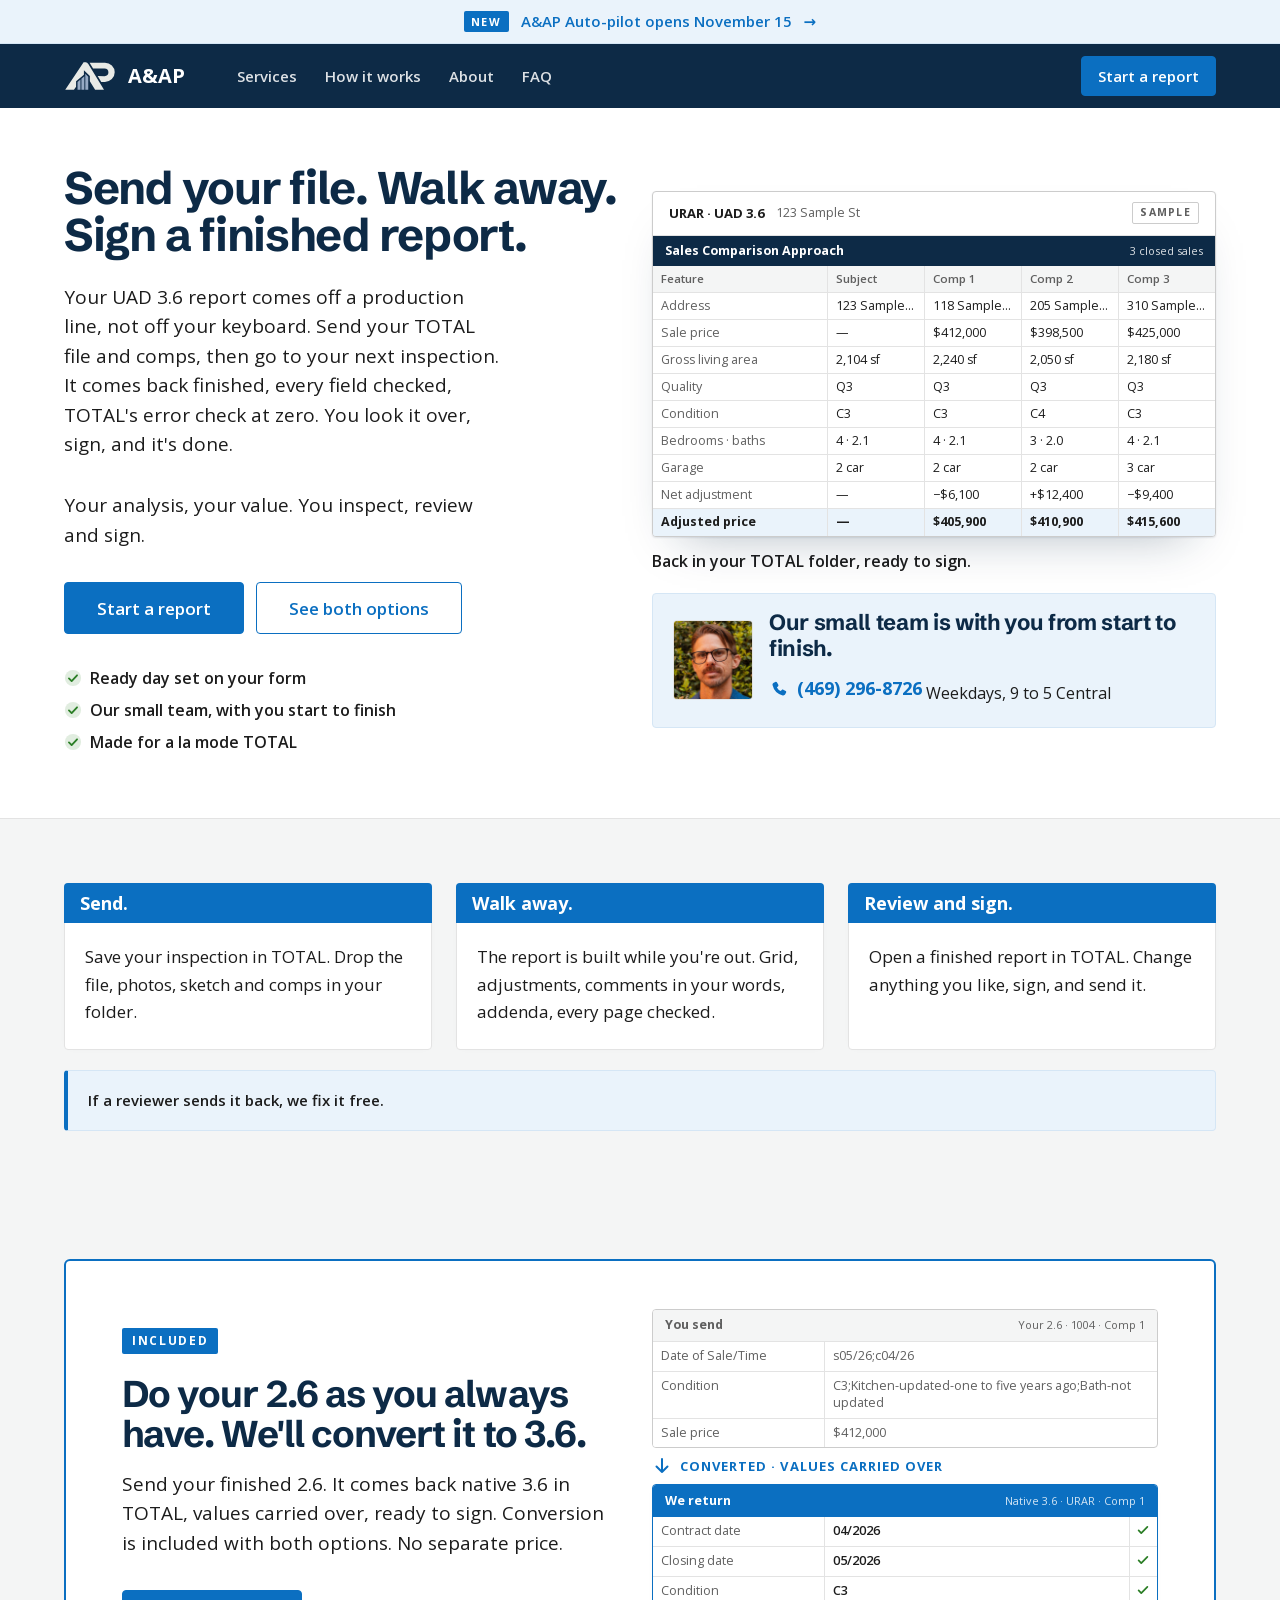
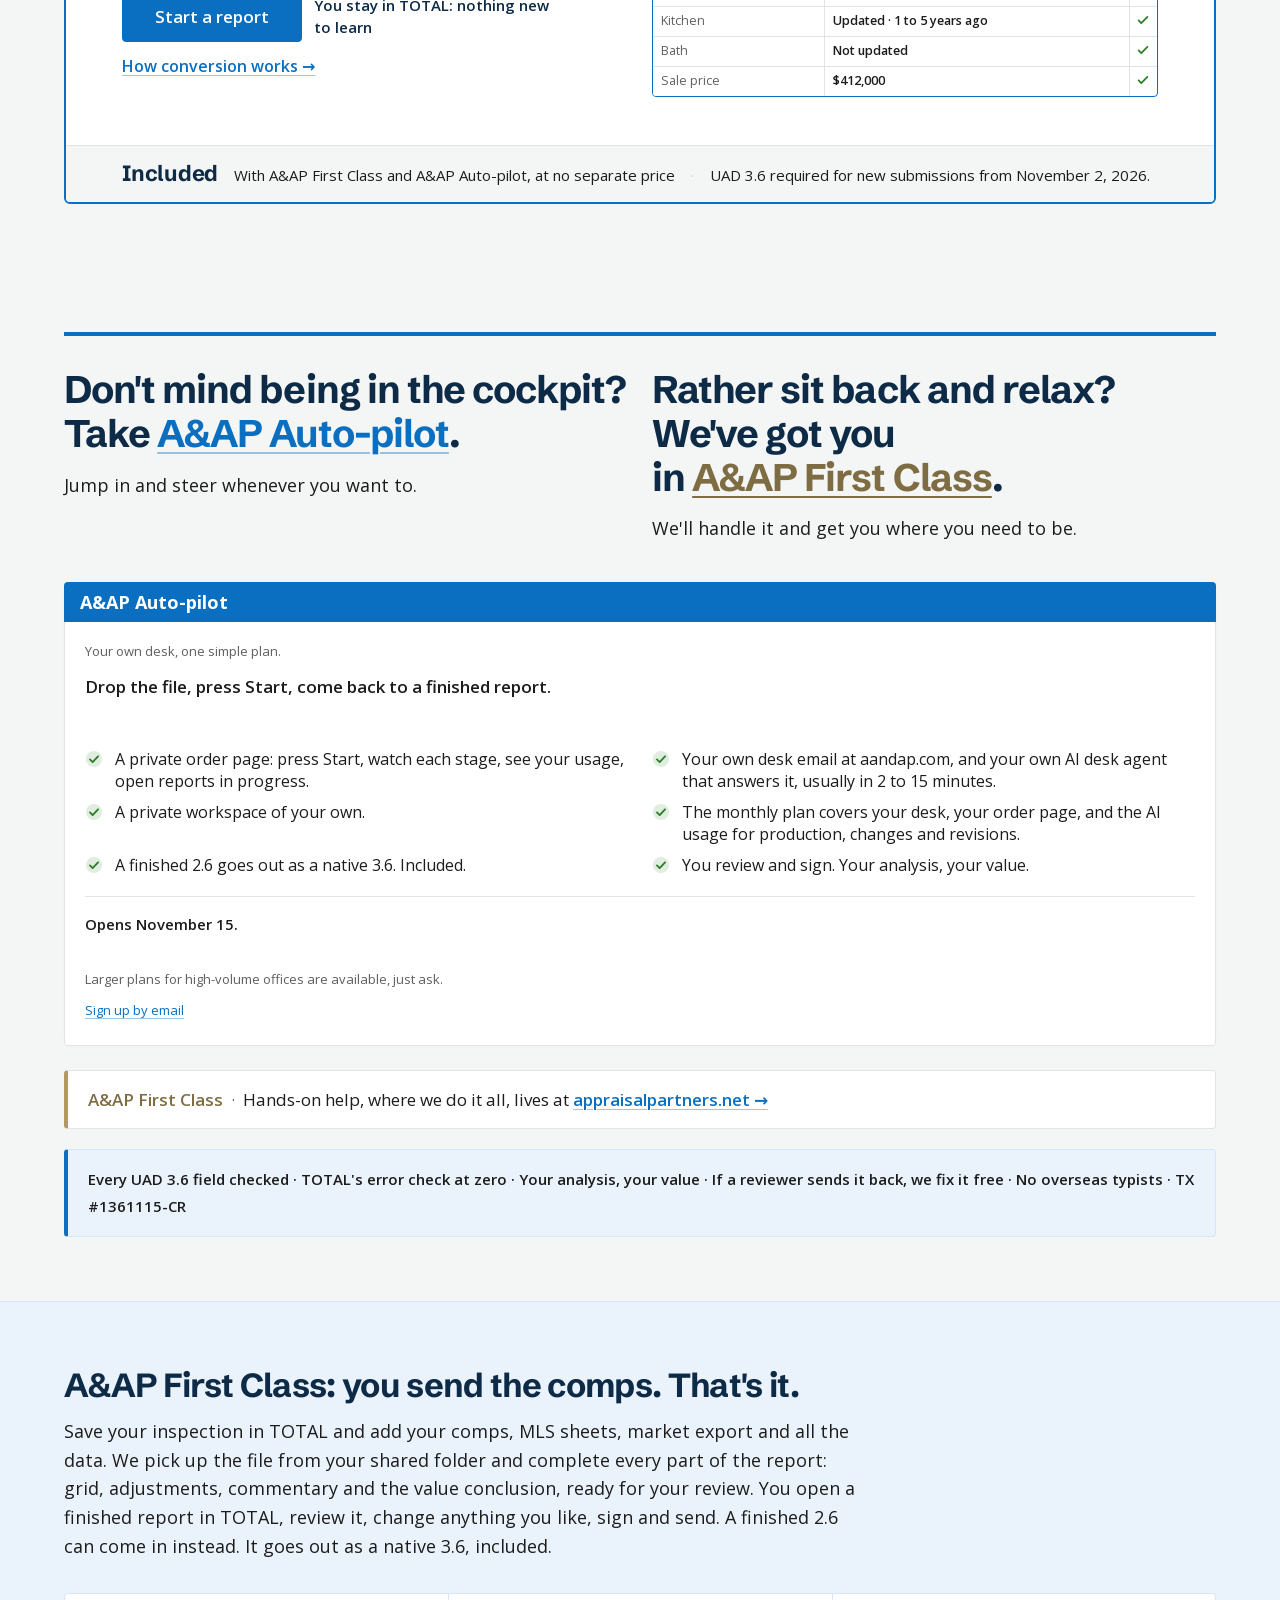
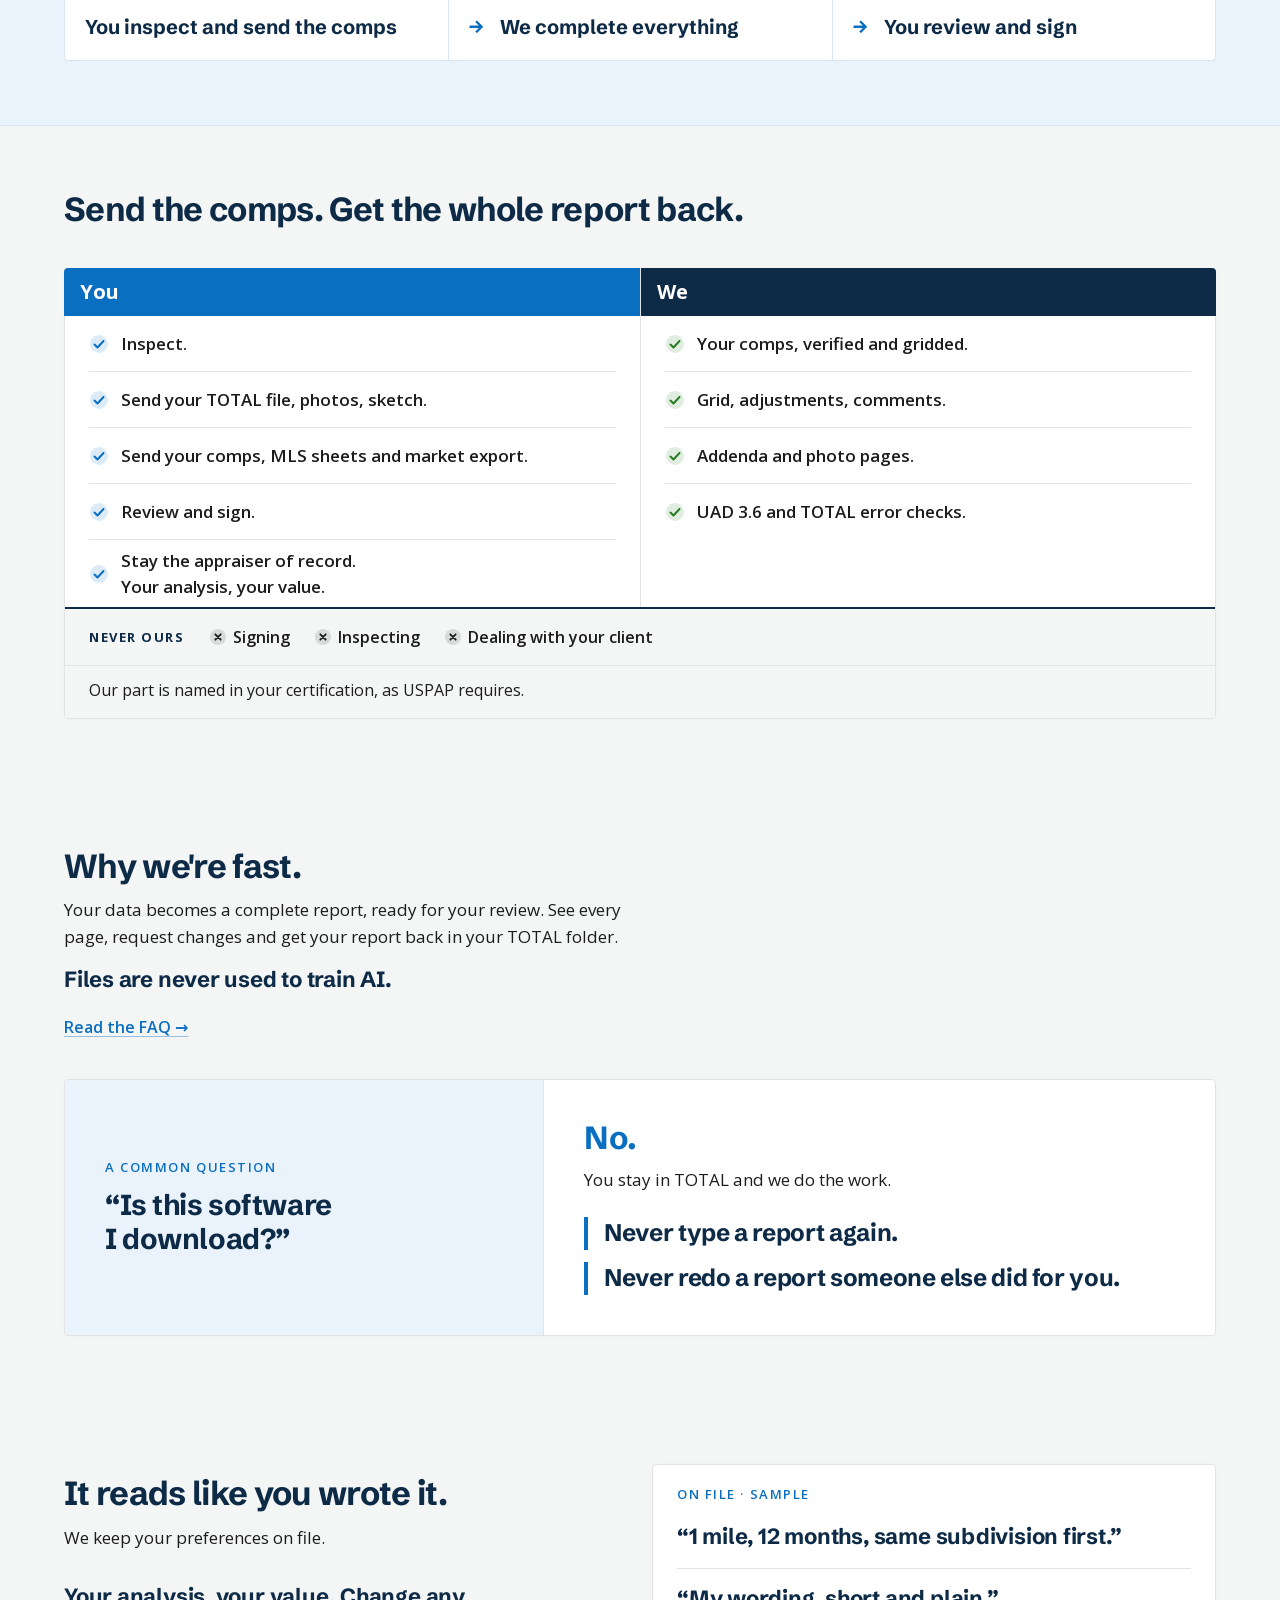
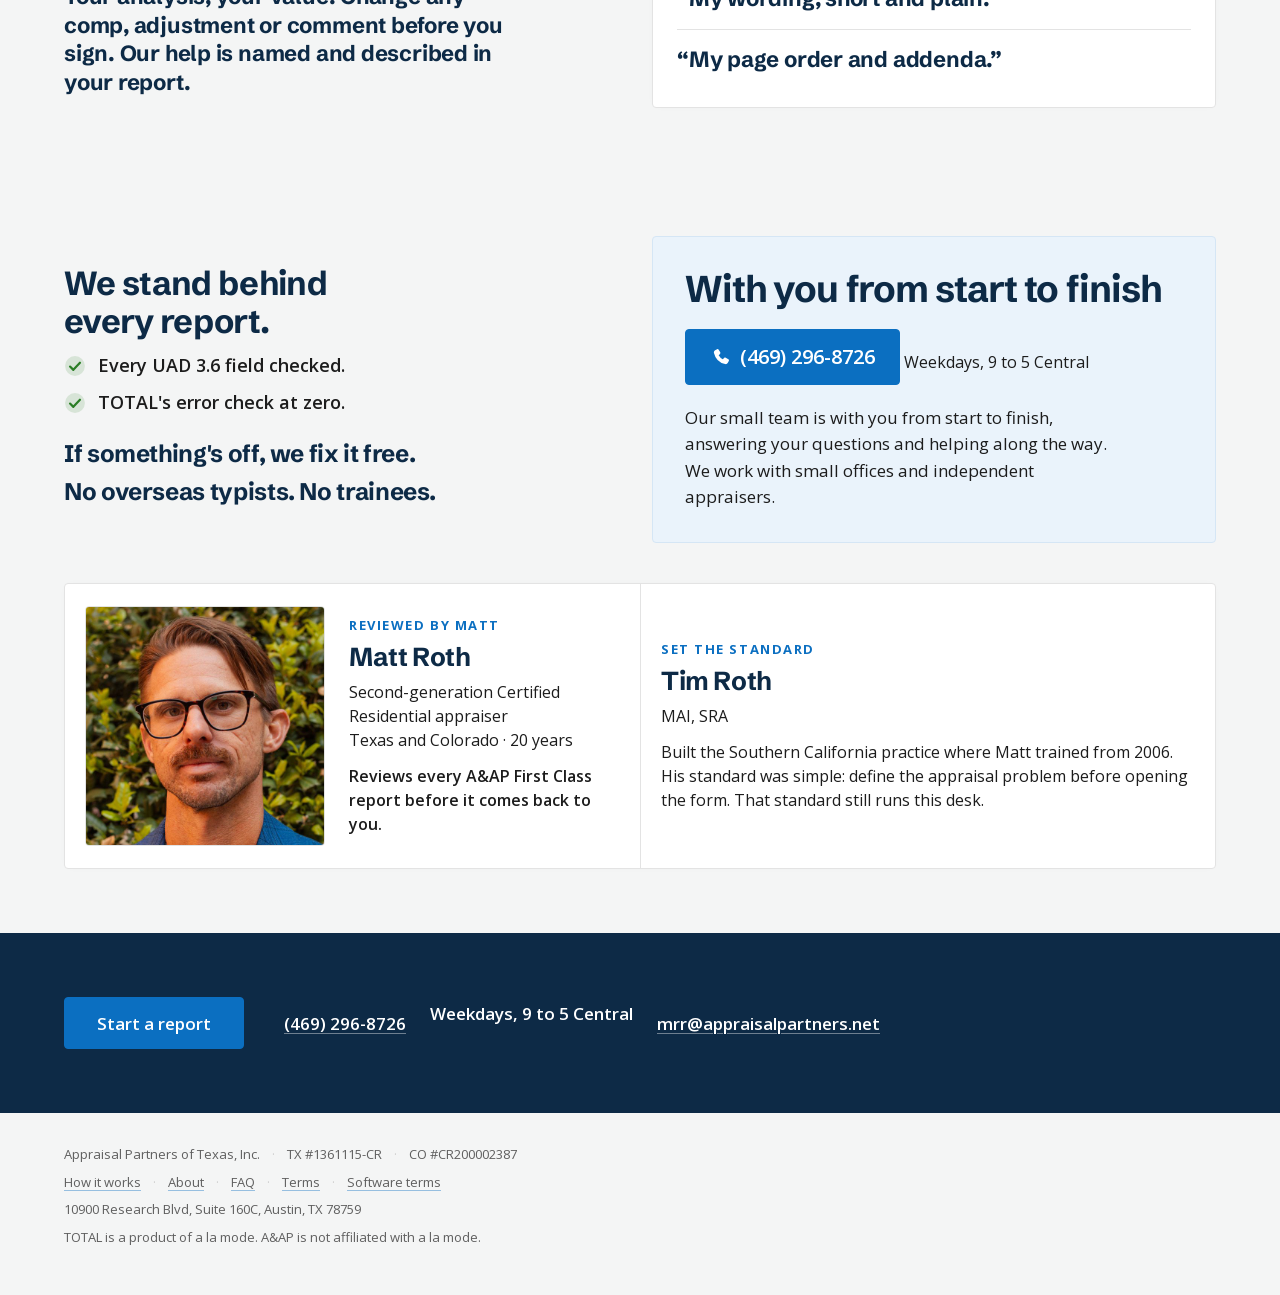
==== commit 1180e8cc: "aandap.com: take plan prices off until the plan is final (Matt 11-13)" ====
--- a/index.html
+++ b/index.html
@@ -5,7 +5,7 @@
 <meta name="viewport" content="width=device-width, initial-scale=1">
 <meta name="color-scheme" content="light">
 <title>UAD 3.6 reports, end to end, in a la mode TOTAL | A&amp;AP</title>
-<meta name="description" content="Send your file. Walk away. Sign a finished report. A&amp;AP Auto-pilot at $89 a month. Hands-on help, where we do it all, at appraisalpartners.net. 2.6 to 3.6 conversion included.">
+<meta name="description" content="Send your file. Walk away. Sign a finished report. A&amp;AP Auto-pilot. Hands-on help, where we do it all, at appraisalpartners.net. 2.6 to 3.6 conversion included.">
 <link rel="canonical" href="https://aandap.com/">
 <link rel="icon" type="image/png" href="assets/aap-favicon.png">
 <link rel="apple-touch-icon" href="assets/aap-apple-touch-icon.png">
@@ -22,7 +22,7 @@
   <symbol id="down" viewBox="0 0 20 20"><path d="M10 3v13M4.5 10.5L10 16l5.5-5.5" fill="none" stroke="currentColor" stroke-width="2" stroke-linecap="round" stroke-linejoin="round"/></symbol>
   <symbol id="phone" viewBox="0 0 20 20"><path d="M6.4 2.9c.5-.3 1.2-.1 1.5.4l1.4 2.4c.3.5.2 1.1-.2 1.5L7.9 8.4a9.6 9.6 0 0 0 3.7 3.7l1.2-1.2c.4-.4 1-.5 1.5-.2l2.4 1.4c.5.3.7 1 .4 1.5l-.9 1.7c-.5.9-1.5 1.4-2.5 1.1A13.6 13.6 0 0 1 3.6 6.3c-.3-1 .2-2 1.1-2.5l1.7-.9z" fill="currentColor"/></symbol>
 </svg>
-<a class="announce num" href="#services"><b>New</b><span>A&amp;AP Auto-pilot opens November 15</span><span class="dot">·</span><span>$89 a month, $39 per report</span><span class="arrow">&rarr;</span></a>
+<a class="announce num" href="#services"><b>New</b><span>A&amp;AP Auto-pilot opens November 15</span><span class="arrow">&rarr;</span></a>
 <header class="appbar">
   <div class="wrap">
     <a class="brand" href="index.html" aria-label="A&amp;AP home"><img src="assets/aap-mark-light.svg" alt="" width="52" height="30"><b>A&amp;AP</b></a>
@@ -135,7 +135,7 @@
       <div><h2 class="cockpit-title" id="sv-h">Don't mind being in the cockpit? <span>Take <a href="#auto-pilot">A&amp;AP Auto-pilot</a>.</span></h2><p>Jump in and steer whenever you want to.</p></div>
       <div><h2 class="cockpit-title">Rather sit back and relax? <span>We've got you in <a href="#first-class">A&amp;AP First Class</a>.</span></h2><p>We'll handle it and get you where you need to be.</p></div>
     </div>
-    <div class="ways ways--one"><article class="card way self" id="auto-pilot"><div class="h">A&amp;AP Auto-pilot</div><div class="b"><p class="fineprint">Your own desk, one simple plan.</p><p><strong>Drop the file, press Start, come back to a finished report.</strong></p><ul class="checks"><li><svg aria-hidden="true"><use href="#ck"/></svg><span>A private order page: press Start, watch each stage, see your usage, open reports in progress.</span></li><li><svg aria-hidden="true"><use href="#ck"/></svg><span>Your own desk email at aandap.com, and your own AI desk agent that answers it, usually in 2 to 15 minutes.</span></li><li><svg aria-hidden="true"><use href="#ck"/></svg><span>A private workspace of your own.</span></li><li><svg aria-hidden="true"><use href="#ck"/></svg><span>The monthly plan covers your desk, your order page, and the AI usage for production, changes and revisions.</span></li><li><svg aria-hidden="true"><use href="#ck"/></svg><span>A finished 2.6 goes out as a native 3.6. Included.</span></li><li><svg aria-hidden="true"><use href="#ck"/></svg><span>You review and sign. Your analysis, your value.</span></li></ul><div class="price num"><span>Opens November 15. <b>$89</b> a month, plus $39 per report.</span></div><p class="fineprint">Larger plans for high-volume offices are available, just ask.</p><p class="fineprint"><a href="mailto:desk@aandap.com?subject=A%26AP%20Auto-pilot%20sign-up">Sign up by email</a></p></div></article><aside class="way-pointer" id="first-class"><p><strong>A&amp;AP First Class</strong> <span class="dot">·</span> Hands-on help, where we do it all, lives at <a href="https://appraisalpartners.net">appraisalpartners.net&nbsp;&rarr;</a></p></aside></div>
+    <div class="ways ways--one"><article class="card way self" id="auto-pilot"><div class="h">A&amp;AP Auto-pilot</div><div class="b"><p class="fineprint">Your own desk, one simple plan.</p><p><strong>Drop the file, press Start, come back to a finished report.</strong></p><ul class="checks"><li><svg aria-hidden="true"><use href="#ck"/></svg><span>A private order page: press Start, watch each stage, see your usage, open reports in progress.</span></li><li><svg aria-hidden="true"><use href="#ck"/></svg><span>Your own desk email at aandap.com, and your own AI desk agent that answers it, usually in 2 to 15 minutes.</span></li><li><svg aria-hidden="true"><use href="#ck"/></svg><span>A private workspace of your own.</span></li><li><svg aria-hidden="true"><use href="#ck"/></svg><span>The monthly plan covers your desk, your order page, and the AI usage for production, changes and revisions.</span></li><li><svg aria-hidden="true"><use href="#ck"/></svg><span>A finished 2.6 goes out as a native 3.6. Included.</span></li><li><svg aria-hidden="true"><use href="#ck"/></svg><span>You review and sign. Your analysis, your value.</span></li></ul><div class="price num"><span>Opens November 15.</span></div><p class="fineprint">Larger plans for high-volume offices are available, just ask.</p><p class="fineprint"><a href="mailto:desk@aandap.com?subject=A%26AP%20Auto-pilot%20sign-up">Sign up by email</a></p></div></article><aside class="way-pointer" id="first-class"><p><strong>A&amp;AP First Class</strong> <span class="dot">·</span> Hands-on help, where we do it all, lives at <a href="https://appraisalpartners.net">appraisalpartners.net&nbsp;&rarr;</a></p></aside></div>
     <p class="guarantee num">Every UAD 3.6 field checked · TOTAL's error check at zero · Your analysis, your value · If a reviewer sends it back, we fix it free · No overseas typists · TX #1361115-CR</p>
   </div>
 </section>
